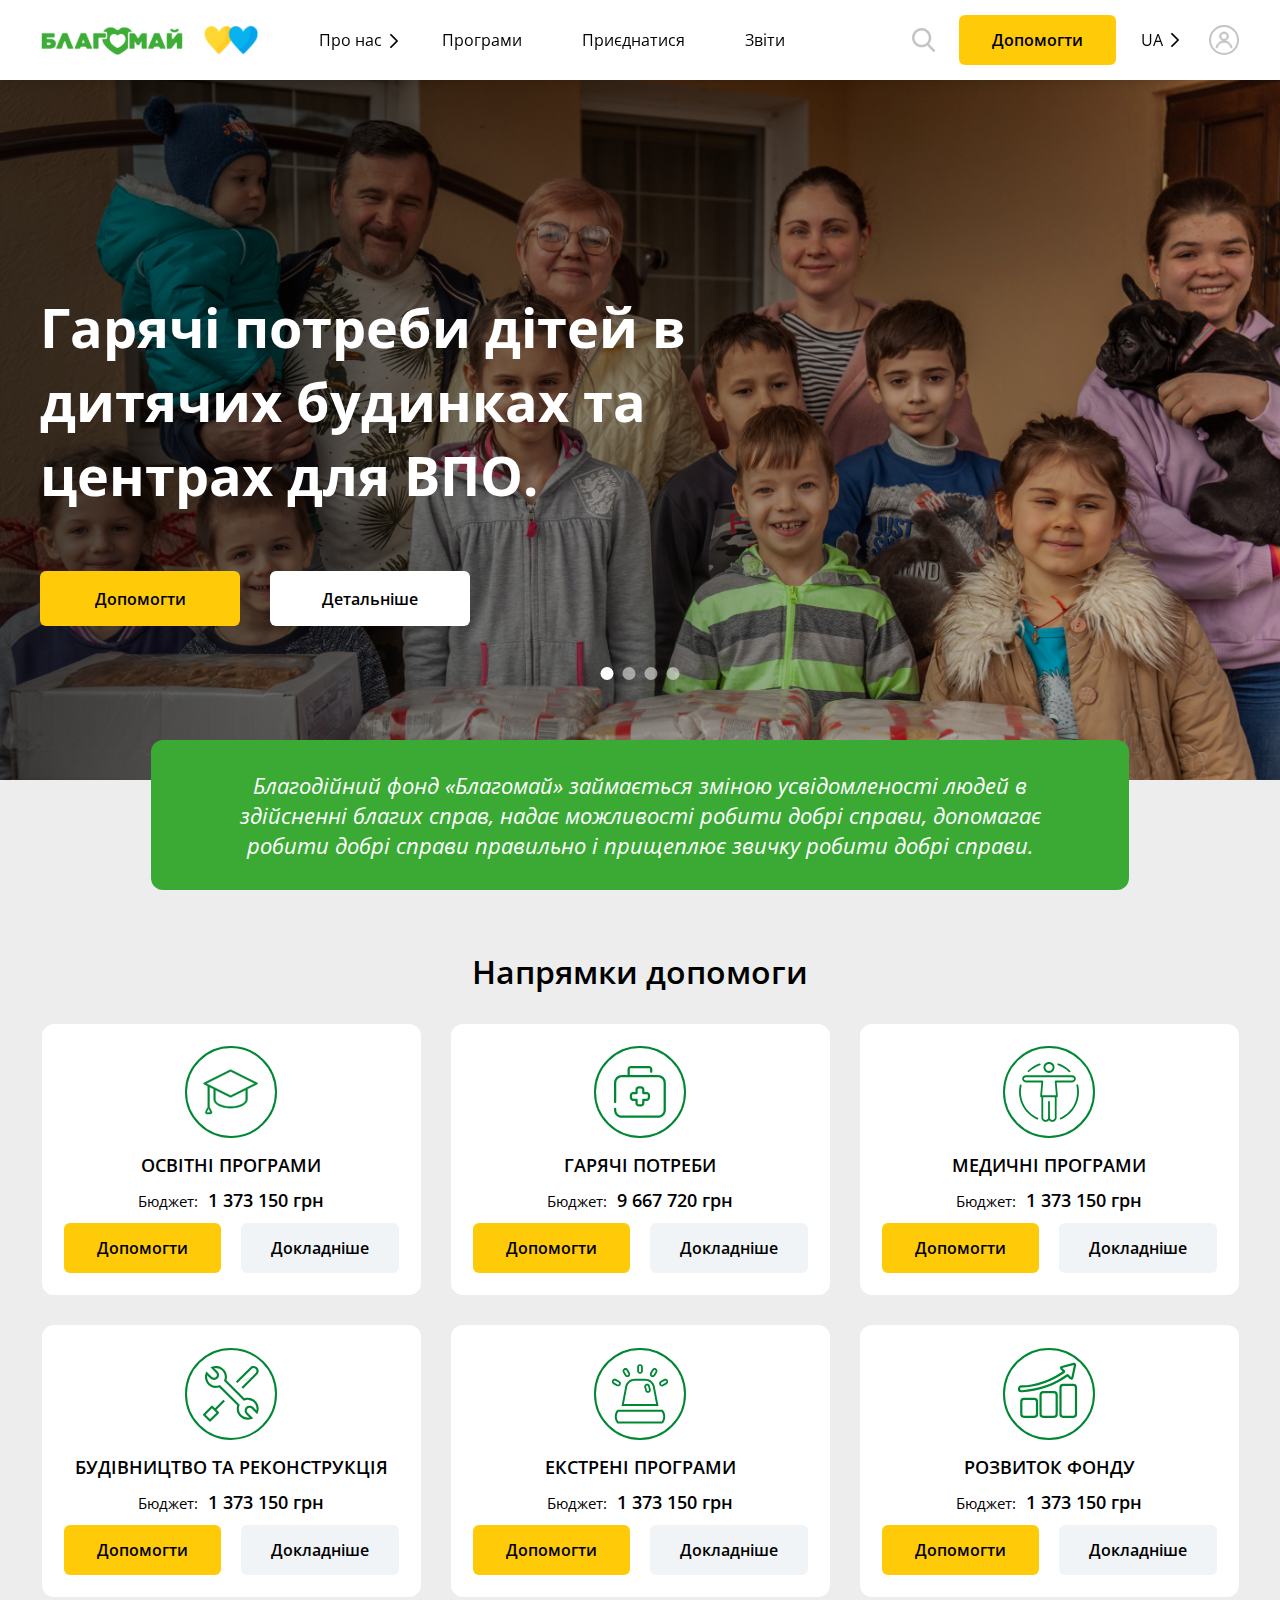
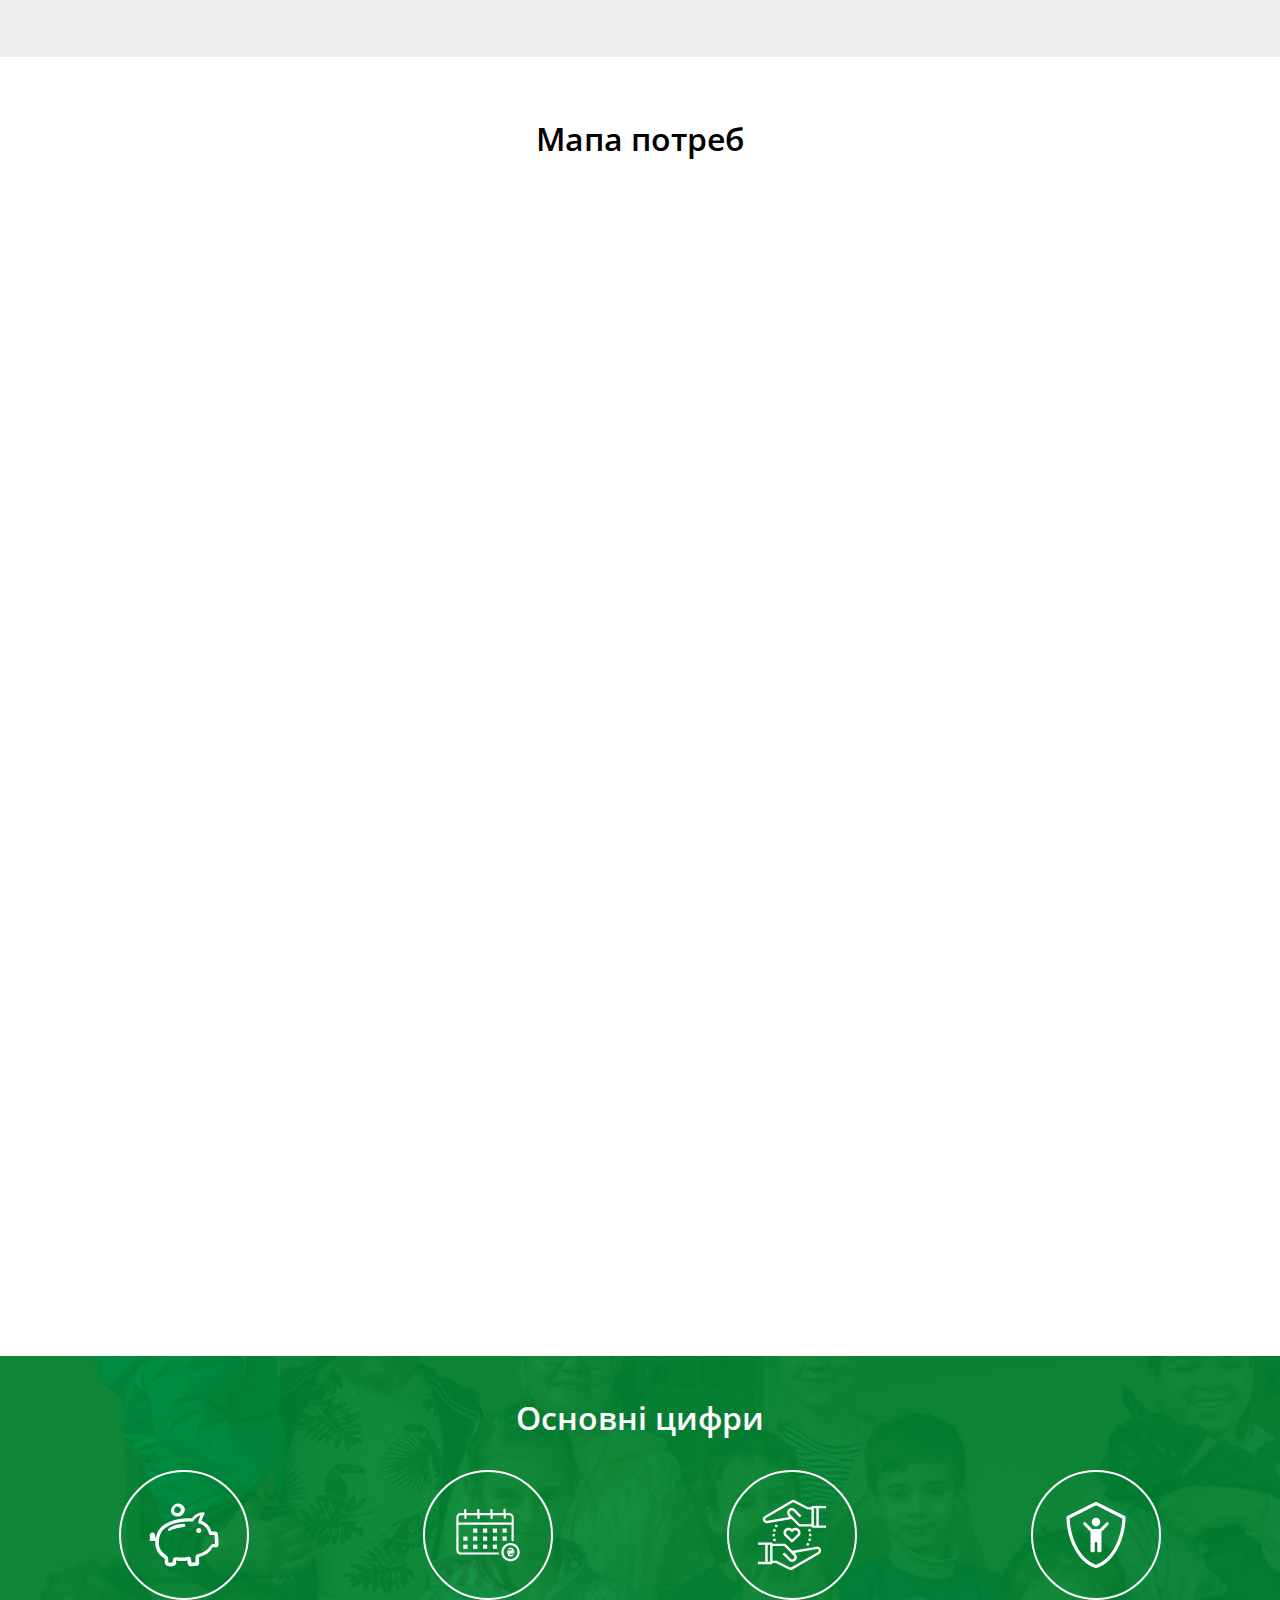
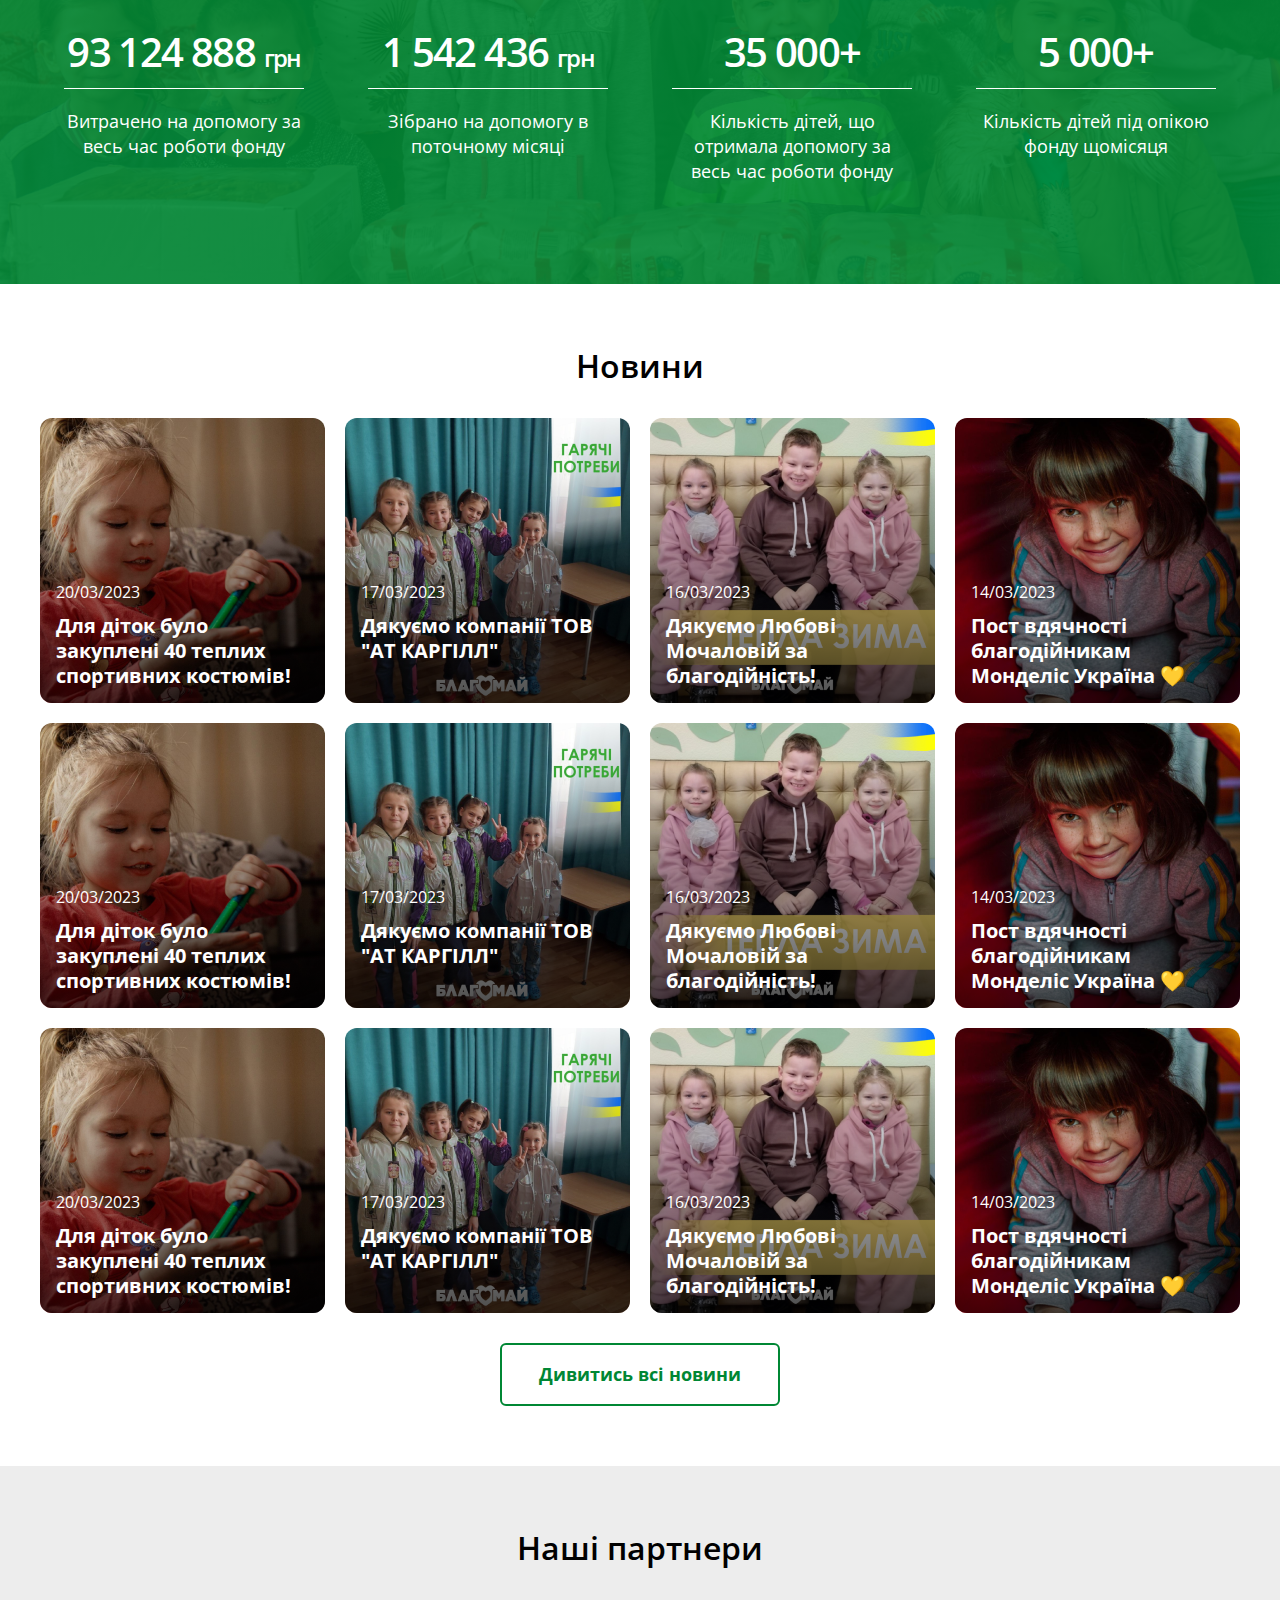
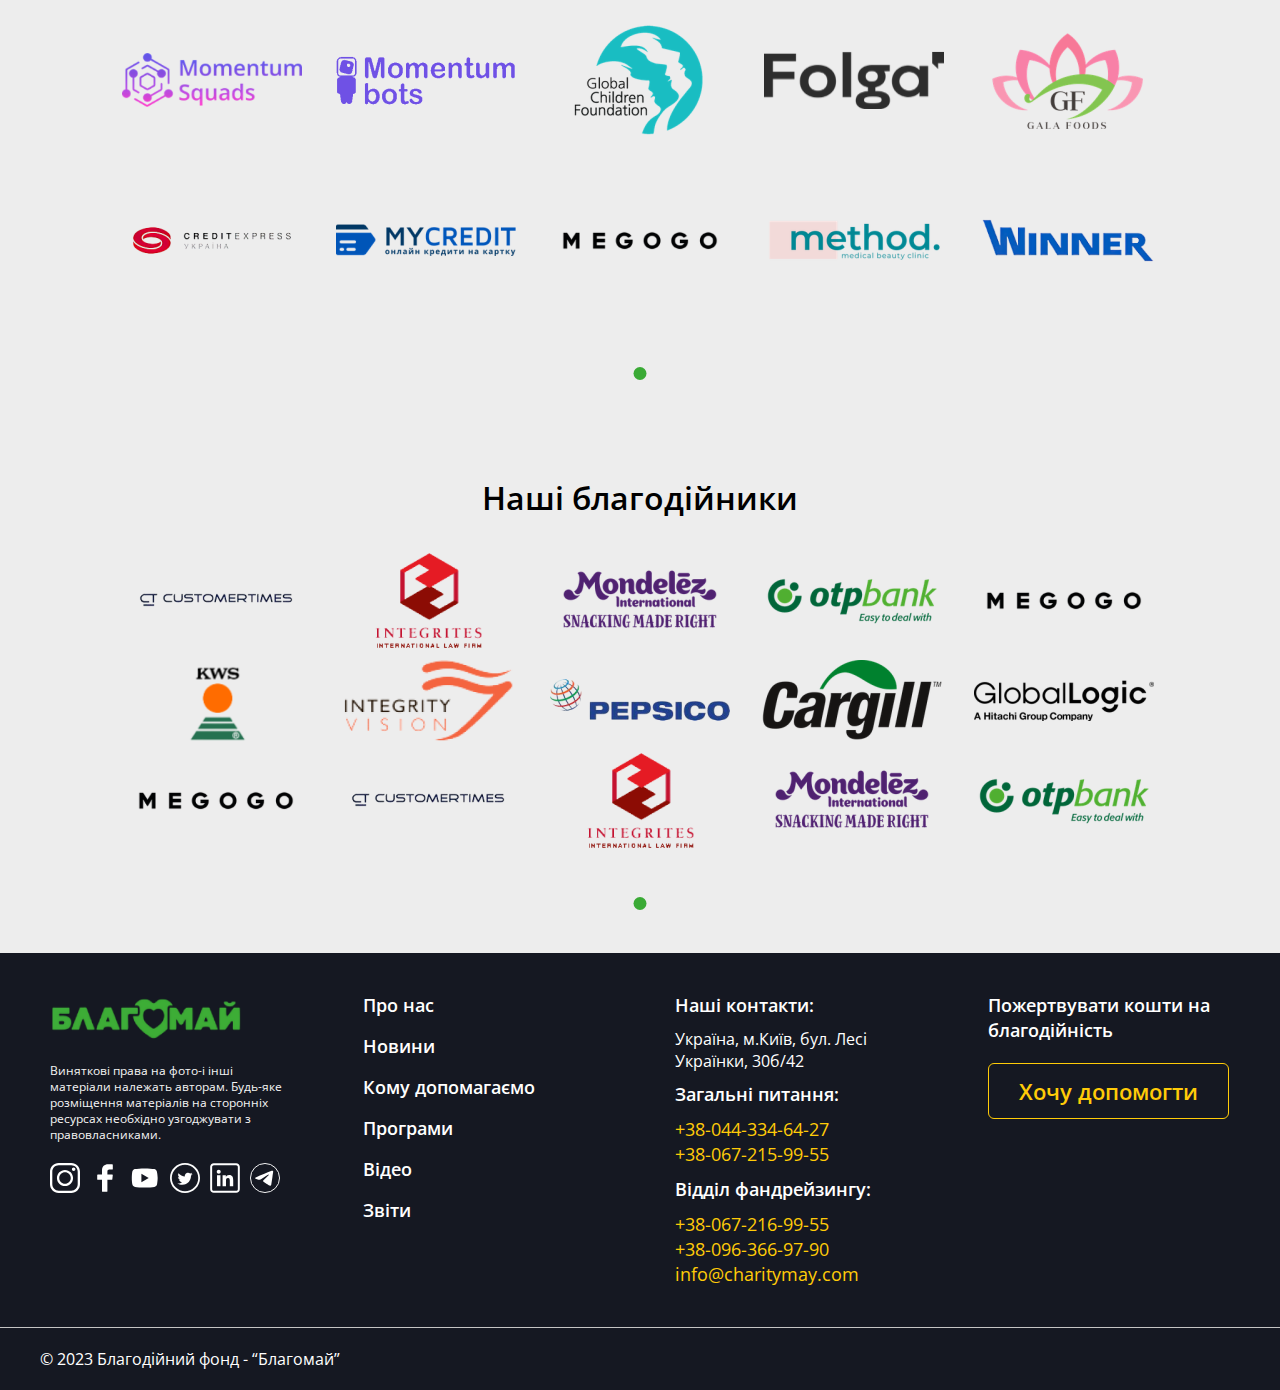
==== templates/index.html @ cd00b7ec "created the selected program page" ====
<!DOCTYPE html>
<html lang="uk">

<head>
  <meta charset="UTF-8" />
  <meta http-equiv="X-UA-Compatible" content="IE=edge" />
  <meta name="viewport" content="width=device-width, initial-scale=1.0" />
  <link rel="stylesheet" href="../css/reset.css" />
  <link rel="preconnect" href="https://fonts.googleapis.com" />
  <link rel="preconnect" href="https://fonts.gstatic.com" crossorigin />
  <link href="https://fonts.googleapis.com/css2?family=Open+Sans:ital,wght@0,400;0,600;0,700;1,400&display=swap"
    rel="stylesheet" />
  <link rel="stylesheet" href="../css/slick.css">
  <link rel="stylesheet" href="../css/style.css" />
  <title>Blagomay</title>
</head>

<body>
  <div class="wrapper">
    <header class="header">
      <div class="container">
        <div class="header__inner">
          <div class="header__logo">
            <a class="header__logo-link" href="index.html">
              <img src="../img/logo.png" alt="logo" />
            </a>
            <img class="header__logo-img" src="../img/logo-img.png" alt="logo" />
          </div>
          <nav class="menu">
            <ul class="menu__list">
              <li class="menu__list-item">
                <a class="menu__list-link has-sub" href="#">Про нас</a>
                <ul class="sub-menu__list">
                  <li class="sub-menu__list-item">
                    <a class="sub-menu__list-link" href="#">Команда</a>
                  </li>
                  <li class="sub-menu__list-item">
                    <a class="sub-menu__list-link" href="#">ЗМІ про нас</a>
                  </li>
                  <li class="sub-menu__list-item">
                    <a class="sub-menu__list-link" href="#">Відео</a>
                  </li>
                  <li class="sub-menu__list-item">
                    <a class="sub-menu__list-link" href="#">Документи</a>
                  </li>
                  <li class="sub-menu__list-item">
                    <a class="sub-menu__list-link" href="#">Кому допомагаємо</a>
                  </li>
                  <li class="sub-menu__list-item">
                    <a class="sub-menu__list-link" href="#">Новини</a>
                  </li>
                </ul>
              </li>
              <li class="menu__list-item">
                <a class="menu__list-link" href="#">Програми</a>
              </li>
              <li class="menu__list-item">
                <a class="menu__list-link" href="#">Приєднатися</a>
              </li>
              <li class="menu__list-item">
                <a class="menu__list-link" href="#">Звіти</a>
              </li>
            </ul>
          </nav>
          <div class="user-navigation">
            <button class="search__btn">
              <svg width="24" height="24" viewBox="0 0 24 24" fill="none" xmlns="http://www.w3.org/2000/svg">
                <path fill-rule="evenodd" clip-rule="evenodd"
                  d="M17.024 15.8895L22.6938 21.7881C22.8637 21.9657 22.9778 22.1892 23.0219 22.4309C23.066 22.6727 23.0382 22.9221 22.942 23.1482C22.8458 23.3743 22.6853 23.5672 22.4805 23.7031C22.2757 23.8389 22.0356 23.9116 21.7898 23.9123C21.4448 23.9123 21.1239 23.7743 20.8847 23.527L15.1724 17.5847C13.5603 18.7224 11.6345 19.3309 9.66135 19.3259C4.3573 19.3259 0.0422974 15.0109 0.0422974 9.70682C0.0422974 4.40277 4.3573 0.0877686 9.66135 0.0877686C14.9654 0.0877686 19.2804 4.40277 19.2804 9.70682C19.2813 11.9697 18.4821 14.1601 17.024 15.8907V15.8895ZM16.771 9.70682C16.7689 7.82188 16.0191 6.01476 14.6863 4.6819C13.3534 3.34905 11.5463 2.59932 9.66135 2.59719C7.77641 2.59932 5.96929 3.34905 4.63643 4.6819C3.30358 6.01476 2.55385 7.82188 2.55172 9.70682C2.55385 11.5918 3.30358 13.3989 4.63643 14.7317C5.96929 16.0646 7.77641 16.8143 9.66135 16.8165C11.5463 16.8143 13.3534 16.0646 14.6863 14.7317C16.0191 13.3989 16.7689 11.5918 16.771 9.70682Z"
                  fill="#C4C4C4" />
              </svg>
            </button>
            <a class="help__btn" href="#">Допомогти</a>
            <button class="select-language">
              UA
              <ul class="select-language__list">
                <li class="select-language__list-item">UA</li>
                <li class="select-language__list-item">EN</li>
              </ul>
            </button>
            <button class="burger-button">
              <span class="burger-icon"></span>
            </button>
            <a class="user-login" href="#"><svg width="31" height="30" viewBox="0 0 31 30" fill="none"
                xmlns="http://www.w3.org/2000/svg">
                <path
                  d="M15.0428 15.6557C17.4844 15.6557 19.464 13.7179 19.464 11.3279C19.464 8.93784 17.4844 7 15.0428 7C12.6012 7 10.6216 8.93784 10.6216 11.3279C10.6242 13.7169 12.6023 15.6531 15.0422 15.6557H15.0428ZM15.0428 8.31148C16.7448 8.31148 18.1242 9.66177 18.1242 11.3279C18.1242 12.994 16.7448 14.3443 15.0428 14.3443C13.3407 14.3443 11.9613 12.994 11.9613 11.3279C11.9635 9.66282 13.3418 8.31357 15.0428 8.31148ZM23.0267 22.2047C22.1939 18.5829 18.9361 15.918 15.0422 15.918C11.1483 15.918 7.89057 18.583 7.06796 22.1512L7.05778 22.2047C7.04813 22.2467 7.04224 22.2949 7.04224 22.3443C7.04224 22.7062 7.34234 23 7.71212 23C8.03152 23 8.29893 22.7807 8.36592 22.488L8.367 22.4838C9.06421 19.4569 11.7877 17.2295 15.0428 17.2295C18.2979 17.2295 21.0208 19.4564 21.7094 22.4387L21.718 22.4833C21.7855 22.7802 22.0519 22.9995 22.3713 22.9995C22.4222 22.9995 22.4715 22.9937 22.5192 22.9832L22.5149 22.9843C22.8188 22.9187 23.0422 22.6574 23.0422 22.3448C23.0422 22.2949 23.0363 22.2467 23.0256 22.2L23.0267 22.2047Z"
                  fill="#CBCBCB" stroke="#C4C4C4" />
                <rect x="1.04224" y="1" width="28" height="28" rx="14" stroke="#C4C4C4" stroke-width="2" />
              </svg>
            </a>
          </div>
        </div>
      </div>
      <div class="header__bottom">
        <div class="container">
          <div class="form__wrapper">
            <form class="form">
              <input class="form__search-input" type="text" />
              <input class="form__search-btn" type="submit" value="" />
            </form>
            <button class="close-search">
              <svg width="12" height="12" viewBox="0 0 12 12" fill="none" xmlns="http://www.w3.org/2000/svg">
                <path
                  d="M0.172419 11.8276C-0.0574729 11.5977 -0.0574729 11.225 0.172419 10.9951L10.9951 0.172419C11.225 -0.0574727 11.5977 -0.0574725 11.8276 0.172419C12.0575 0.402311 12.0575 0.775039 11.8276 1.00493L1.00493 11.8276C0.775038 12.0575 0.402311 12.0575 0.172419 11.8276Z"
                  fill="white" />
                <path
                  d="M0.17242 0.172419C0.402311 -0.0574729 0.77504 -0.0574729 1.00493 0.172419L11.8276 10.9951C12.0575 11.225 12.0575 11.5977 11.8276 11.8276C11.5977 12.0575 11.225 12.0575 10.9951 11.8276L0.172419 1.00493C-0.0574722 0.775038 -0.057472 0.402311 0.17242 0.172419Z"
                  fill="white" />
              </svg>
            </button>
          </div>
        </div>
      </div>
      <div id="header__mobile" class="header__mobile">
        <div class="container">
          <div class="header__mobile-inner">
            <form class="header__mobile-form">
              <input class="header__mobile-input" type="text" />
              <input class="header__mobile-search-btn" type="submit" value="" />
            </form>
            <nav class="menu menu-mobile">
              <ul class="menu__list">
                <li class="menu__list-item">
                  <a class="menu__list-link has-sub" href="#">Про нас</a>
                  <ul class="sub-menu__list sub-menu__list-mobile">
                    <li class="sub-menu__list-item">
                      <a class="sub-menu__list-link" href="#">Команда</a>
                    </li>
                    <li class="sub-menu__list-item">
                      <a class="sub-menu__list-link" href="#">ЗМІ про нас</a>
                    </li>
                    <li class="sub-menu__list-item">
                      <a class="sub-menu__list-link" href="#">Відео</a>
                    </li>
                  </ul>
                </li>
                <li class="menu__list-item">
                  <a class="menu__list-link" href="#">Новини</a>
                </li>
                <li class="menu__list-item">
                  <a class="menu__list-link" href="#">Кому допомагаємо</a>
                </li>
                <li class="menu__list-item">
                  <a class="menu__list-link" href="#">Програми</a>
                </li>
                <li class="menu__list-item">
                  <a class="menu__list-link" href="#">Звіти</a>
                </li>
                <li class="menu__list-item">
                  <a class="menu__list-link" href="#">Кампанії</a>
                </li>
                <li class="menu__list-item">
                  <a class="menu__list-link" href="#">Вхід</a>
                </li>
                <a class="help__btn help__btn-mobile" href="#">Допомогти</a>
              </ul>
            </nav>
          </div>
        </div>
      </div>
    </header>
    <main class="main">
      <section class="hero">
        <div id="hero-slider" class="slider">
          <div class="slider__item">
            <div class="container">
              <div class="offer">
                <h1 class="offer__title">
                  Гарячі потреби дітей в дитячих будинках та центрах для ВПО.
                </h1>
                <div class="offer__btn">
                  <a class="help__btn" href="#">Допомогти</a>
                  <a class="more__btn" href="#">Детальніше</a>
                </div>
              </div>
            </div>
          </div>
          <div class="slider__item">
            <div class="container">
              <div class="offer">
                <h1 class="offer__title">
                  Гарячі потреби дітей в дитячих будинках та центрах для ВПО.
                </h1>
                <div class="offer__btn">
                  <a class="help__btn" href="#">Допомогти</a>
                  <a class="more__btn" href="#">Детальніше</a>
                </div>
              </div>
            </div>
          </div>
          <div class="slider__item">
            <div class="container">
              <div class="offer">
                <h1 class="offer__title">
                  Гарячі потреби дітей в дитячих будинках та центрах для ВПО.
                </h1>
                <div class="offer__btn">
                  <a class="help__btn" href="#">Допомогти</a>
                  <a class="more__btn" href="#">Детальніше</a>
                </div>
              </div>
            </div>
          </div>
          <div class="slider__item">
            <div class="container">
              <div class="offer">
                <h1 class="offer__title">
                  Гарячі потреби дітей в дитячих будинках та центрах для ВПО.
                </h1>
                <div class="offer__btn">
                  <a class="help__btn" href="#">Допомогти</a>
                  <a class="more__btn" href="#">Детальніше</a>
                </div>
              </div>
            </div>
          </div>
        </div>
        <div class="hero__text">
          <div class="container">
            <p>
              Благодійний фонд «Благомай» займається зміною усвідомленості
              людей в здійсненні благих справ, надає можливості робити добрі
              справи, допомагає робити добрі справи правильно і прищеплює
              звичку робити добрі справи.
            </p>
          </div>
        </div>
      </section>
      <section class="assist">
        <div class="container">
          <h2 class="assist__title">Напрямки допомоги</h2>
          <div class="assist__items">
            <div class="assist__item">
              <svg width="92" height="92" viewBox="0 0 92 92" fill="none" xmlns="http://www.w3.org/2000/svg">
                <path
                  d="M72.0255 36.7951L46.5075 24.0331C46.2121 23.9009 45.8921 23.8325 45.5685 23.8325C45.2448 23.8325 44.9248 23.9009 44.6295 24.0331L19.1175 36.7951C18.9586 36.8469 18.8201 36.9477 18.722 37.0829C18.6238 37.2182 18.5709 37.381 18.5709 37.5481C18.5709 37.7152 18.6238 37.8781 18.722 38.0133C18.8201 38.1486 18.9586 38.2493 19.1175 38.3011L22.9755 40.2271H22.7715V61.5511C22.4854 61.7147 22.2538 61.9589 22.1055 62.2531L20.4375 65.6251C20.3099 65.8819 20.25 66.1669 20.2633 66.4533C20.2765 66.7396 20.3626 67.0179 20.5134 67.2617C20.6641 67.5056 20.8746 67.7069 21.1248 67.8468C21.375 67.9867 21.6568 68.0604 21.9435 68.0611H25.3215C25.6095 68.062 25.8929 67.989 26.1447 67.8493C26.3965 67.7095 26.6083 67.5076 26.7599 67.2627C26.9115 67.0178 26.9979 66.7382 27.0108 66.4505C27.0236 66.1628 26.9626 65.8766 26.8335 65.6191L25.1715 62.2531C25.0231 61.9589 24.7915 61.7147 24.5055 61.5511V40.9771L28.7055 43.0891V53.5171C28.7055 55.8811 30.5055 58.0771 33.7575 59.7031C36.9255 61.2871 41.1255 62.1571 45.5835 62.1571C50.0415 62.1571 54.2415 61.2871 57.4095 59.7031C60.6675 58.0771 62.4615 55.8751 62.4615 53.5171V43.0891L72.0615 38.2891C72.2204 38.2373 72.3588 38.1366 72.457 38.0013C72.5551 37.8661 72.608 37.7032 72.608 37.5361C72.608 37.369 72.5551 37.2062 72.457 37.0709C72.3588 36.9357 72.2204 36.8349 72.0615 36.7831L72.0255 36.7951ZM25.5 66.5H21.5L23.6295 62.2L25.5 66.5ZM60.7575 53.5171C60.7575 55.2091 59.2935 56.8711 56.6415 58.1971C53.7075 59.6611 49.7715 60.4771 45.5715 60.4771C41.3715 60.4771 37.4355 59.6611 34.5015 58.1971C31.8495 56.8711 30.3855 55.1971 30.3855 53.5171V43.9171L44.6295 51.0571C44.9248 51.1894 45.2448 51.2577 45.5685 51.2577C45.8921 51.2577 46.2121 51.1894 46.5075 51.0571L60.7575 43.9291V53.5171ZM45.7575 49.5391C45.6939 49.5494 45.629 49.5494 45.5655 49.5391C45.5038 49.5477 45.4412 49.5477 45.3795 49.5391L21.3795 37.5391L45.3795 25.5391C45.443 25.5288 45.5079 25.5288 45.5715 25.5391C45.6332 25.5305 45.6958 25.5305 45.7575 25.5391L69.7575 37.5391L45.7575 49.5391Z"
                  fill="#008734" stroke="#008734" stroke-width="0.4" />
                <rect x="1" y="1" width="90" height="90" rx="45" stroke="#008734" stroke-width="2" />
              </svg>
              <h6 class="assist__item-title">ОСВІТНІ ПРОГРАМИ</h6>
              <p class="assist__item-text">
                Бюджет:<span>1 373 150 грн</span>
              </p>
              <div class="assist__item-buttons">
                <a class="help__btn" href="#">Допомогти</a>
                <a class="details__btn" href="#">Докладніше</a>
              </div>
            </div>
            <div class="assist__item">
              <svg width="92" height="92" viewBox="0 0 92 92" fill="none" xmlns="http://www.w3.org/2000/svg">
                <path
                  d="M35.7835 29.0191H63.9683C66.0606 29.0215 68.0665 29.8537 69.546 31.3331C71.0255 32.8126 71.8577 34.8186 71.86 36.9109V63.9683C71.8577 66.0606 71.0255 68.0665 69.546 69.546C68.0665 71.0255 66.0606 71.8577 63.9683 71.86H27.8917C25.7994 71.8577 23.7935 71.0255 22.314 69.546C20.8345 68.0665 20.0023 66.0606 20 63.9683V62.8877C20 62.5887 20.1188 62.3019 20.3302 62.0905C20.5416 61.879 20.8284 61.7603 21.1274 61.7603C21.4264 61.7603 21.7132 61.879 21.9246 62.0905C22.136 62.3019 22.2548 62.5887 22.2548 62.8877V63.9683C22.2565 65.4627 22.851 66.8955 23.9078 67.9522C24.9645 69.009 26.3973 69.6035 27.8917 69.6052H63.9683C65.4627 69.6035 66.8955 69.009 67.9522 67.9522C69.009 66.8955 69.6035 65.4627 69.6052 63.9683V36.9109C69.6035 35.4164 69.009 33.9836 67.9522 32.9269C66.8955 31.8701 65.4627 31.2757 63.9683 31.2739H27.8917C26.3973 31.2757 24.9645 31.8701 23.9078 32.9269C22.851 33.9836 22.2565 35.4164 22.2548 36.9109V56.0765C22.2548 56.3755 22.136 56.6623 21.9246 56.8737C21.7132 57.0851 21.4264 57.2039 21.1274 57.2039C20.8284 57.2039 20.5416 57.0851 20.3302 56.8737C20.1188 56.6623 20 56.3755 20 56.0765V36.9109C20.0023 34.8186 20.8345 32.8126 22.314 31.3331C23.7935 29.8537 25.7994 29.0215 27.8917 29.0191H33.5287V23.3822C33.5297 22.4855 33.8863 21.6258 34.5204 20.9917C35.1545 20.3576 36.0142 20.001 36.9109 20H54.9491C55.8458 20.001 56.7055 20.3576 57.3396 20.9917C57.9737 21.6258 58.3303 22.4855 58.3313 23.3822V25.637C58.3313 25.936 58.2125 26.2227 58.0011 26.4341C57.7897 26.6456 57.5029 26.7643 57.2039 26.7643C56.9049 26.7643 56.6182 26.6456 56.4067 26.4341C56.1953 26.2227 56.0765 25.936 56.0765 25.637V23.3822C56.0761 23.0833 55.9572 22.7968 55.7459 22.5854C55.5345 22.3741 55.248 22.2552 54.9491 22.2548H36.9109C36.612 22.2552 36.3255 22.3741 36.1141 22.5854C35.9028 22.7968 35.7839 23.0833 35.7835 23.3822V29.0191Z"
                  fill="#008734" />
                <path fill-rule="evenodd" clip-rule="evenodd"
                  d="M44.8026 40.2931H47.0573C47.9541 40.2941 48.8138 40.6508 49.4478 41.2848C50.0819 41.9189 50.4385 42.7786 50.4395 43.6753V45.9301H52.6943C53.591 45.9311 54.4507 46.2877 55.0848 46.9218C55.7188 47.5559 56.0755 48.4156 56.0765 49.3123V51.567C56.0755 52.4637 55.7188 53.3235 55.0848 53.9575C54.4507 54.5916 53.591 54.9482 52.6943 54.9492H50.4395V57.204C50.4385 58.1007 50.0819 58.9604 49.4478 59.5945C48.8138 60.2285 47.9541 60.5852 47.0573 60.5862H44.8026C43.9059 60.5852 43.0462 60.2285 42.4121 59.5945C41.778 58.9604 41.4214 58.1007 41.4204 57.204V54.9492H39.1656C38.2689 54.9482 37.4092 54.5916 36.7751 53.9575C36.1411 53.3235 35.7844 52.4637 35.7834 51.567V49.3123C35.7844 48.4156 36.1411 47.5559 36.7751 46.9218C37.4092 46.2877 38.2689 45.9311 39.1656 45.9301H41.4204V43.6753C41.4214 42.7786 41.778 41.9189 42.4121 41.2848C43.0462 40.6508 43.9059 40.2941 44.8026 40.2931ZM53.4911 48.5155C53.2797 48.3042 52.9932 48.1853 52.6943 48.1849H49.3121C49.0131 48.1849 48.7264 48.0661 48.5149 47.8547C48.3035 47.6432 48.1847 47.3565 48.1847 47.0575V43.6753C48.1844 43.3764 48.0655 43.0899 47.8541 42.8785C47.6428 42.6672 47.3562 42.5483 47.0573 42.5479H44.8026C44.5037 42.5483 44.2172 42.6672 44.0058 42.8785C43.7945 43.0899 43.6756 43.3764 43.6752 43.6753V47.0575C43.6752 47.3565 43.5564 47.6432 43.345 47.8547C43.1335 48.0661 42.8468 48.1849 42.5478 48.1849H39.1656C38.8667 48.1853 38.5802 48.3042 38.3689 48.5155C38.1575 48.7268 38.0386 49.0134 38.0382 49.3123V51.567C38.0386 51.8659 38.1575 52.1525 38.3689 52.3638C38.5802 52.5751 38.8667 52.694 39.1656 52.6944H42.5478C42.8468 52.6944 43.1335 52.8132 43.345 53.0246C43.5564 53.2361 43.6752 53.5228 43.6752 53.8218V57.204C43.6756 57.5029 43.7945 57.7894 44.0058 58.0008C44.2172 58.2121 44.5037 58.331 44.8026 58.3314H47.0573C47.3562 58.331 47.6428 58.2121 47.8541 58.0008C48.0655 57.7894 48.1844 57.5029 48.1847 57.204V53.8218C48.1847 53.5228 48.3035 53.2361 48.5149 53.0246C48.7264 52.8132 49.0131 52.6944 49.3121 52.6944H52.6943C52.9932 52.694 53.2797 52.5751 53.4911 52.3638C53.7024 52.1525 53.8213 51.8659 53.8217 51.567V49.3123C53.8213 49.0134 53.7024 48.7268 53.4911 48.5155Z"
                  fill="#008734" />
                <rect x="1" y="1" width="90" height="90" rx="45" stroke="#008734" stroke-width="2" />
              </svg>

              <h6 class="assist__item-title">ГАРЯЧІ ПОТРЕБИ</h6>
              <p class="assist__item-text">
                Бюджет:<span>9 667 720 грн</span>
              </p>
              <div class="assist__item-buttons">
                <a class="help__btn" href="#">Допомогти</a>
                <a class="details__btn" href="#">Докладніше</a>
              </div>
            </div>
            <div class="assist__item">
              <svg width="92" height="92" viewBox="0 0 92 92" fill="none" xmlns="http://www.w3.org/2000/svg">
                <g clip-path="url(#clip0_104_50171)">
                  <path
                    d="M35.2147 72.9402C35.1185 73.161 34.9385 73.3345 34.7144 73.4227C34.4902 73.5109 34.2403 73.5064 34.0194 73.4103C27.5944 70.5857 22.3585 65.6046 19.217 59.3285C16.0755 53.0524 15.2261 45.8757 16.8154 39.0396C16.8795 38.8148 17.0277 38.6234 17.2293 38.5051C17.4309 38.3868 17.6703 38.3508 17.8978 38.4045C18.1253 38.4582 18.3233 38.5975 18.4507 38.7935C18.5781 38.9894 18.625 39.2269 18.5818 39.4566C17.0901 45.8786 17.8889 52.62 20.8401 58.5156C23.7913 64.4112 28.7095 69.0905 34.7445 71.7449C34.9649 71.8416 35.138 72.0216 35.2261 72.2456C35.3141 72.4695 35.31 72.7192 35.2147 72.9402ZM25.4958 26.221C28.8678 23.2117 32.7609 20.8434 36.9837 19.2326C37.0967 19.1939 37.201 19.1333 37.2906 19.0543C37.3802 18.9752 37.4533 18.8794 37.5059 18.7721C37.5584 18.6648 37.5893 18.5482 37.5968 18.429C37.6042 18.3097 37.5882 18.1902 37.5494 18.0772C37.5107 17.9642 37.4501 17.8599 37.3711 17.7703C37.2921 17.6807 37.1962 17.6075 37.0889 17.555C36.9816 17.5025 36.865 17.4716 36.7458 17.4641C36.6266 17.4566 36.507 17.4727 36.394 17.5114C32.0521 18.9925 28.1057 21.4454 24.8556 24.683C24.7354 24.8114 24.6548 24.9718 24.6235 25.1449C24.5921 25.3179 24.6114 25.4964 24.679 25.6588C24.7466 25.8211 24.8596 25.9606 25.0045 26.0603C25.1494 26.16 25.32 26.2158 25.4958 26.221ZM75.1925 39.0396C75.1372 38.805 74.991 38.602 74.786 38.4752C74.5811 38.3484 74.3341 38.3083 74.0995 38.3636C73.8649 38.4189 73.6619 38.5651 73.5352 38.7701C73.4084 38.9751 73.3682 39.222 73.4235 39.4566C74.9152 45.8786 74.1164 52.62 71.1652 58.5156C68.214 64.4112 63.2959 69.0905 57.2608 71.7449C57.075 71.8325 56.9242 71.9802 56.8326 72.1641C56.741 72.3479 56.7141 72.5573 56.7562 72.7584C56.7982 72.9594 56.9068 73.1405 57.0644 73.2723C57.222 73.404 57.4194 73.4789 57.6247 73.4847C64.1539 70.7487 69.5018 65.7866 72.7183 59.4802C75.9347 53.1738 76.8114 45.9313 75.1925 39.0396ZM55.0296 19.2326C59.1075 20.6206 62.8148 22.9208 65.8694 25.958C65.954 26.0422 66.0544 26.109 66.1647 26.1544C66.2751 26.1999 66.3934 26.2232 66.5128 26.2229C66.6321 26.2227 66.7503 26.1989 66.8605 26.153C66.9707 26.1071 67.0708 26.0399 67.155 25.9553C67.2392 25.8708 67.306 25.7704 67.3514 25.66C67.3969 25.5496 67.4202 25.4314 67.4199 25.312C67.4197 25.1926 67.3959 25.0745 67.35 24.9643C67.3041 24.8541 67.2369 24.754 67.1523 24.6698C63.9 21.4368 59.9528 18.9885 55.6113 17.5114C55.4983 17.4732 55.3789 17.4577 55.2598 17.4656C55.1408 17.4736 55.0245 17.5049 54.9176 17.5578C54.7017 17.6647 54.537 17.8529 54.4599 18.0812C54.3827 18.3094 54.3994 18.5589 54.5063 18.7749C54.6131 18.9908 54.8014 19.1555 55.0296 19.2326ZM40.4792 21.4611C40.4792 19.9966 41.061 18.592 42.0966 17.5564C43.1322 16.5208 44.5368 15.939 46.0013 15.939C47.4659 15.939 48.8705 16.5208 49.9061 17.5564C50.9417 18.592 51.5235 19.9966 51.5235 21.4611C51.5235 22.9257 50.9417 24.3303 49.9061 25.3659C48.8705 26.4015 47.4659 26.9833 46.0013 26.9833C44.5368 26.9833 43.1322 26.4015 42.0966 25.3659C41.061 24.3303 40.4792 22.9257 40.4792 21.4611ZM42.2987 21.4611C42.3809 22.3867 42.8068 23.2479 43.4923 23.8752C44.1779 24.5025 45.0734 24.8504 46.0027 24.8504C46.9319 24.8504 47.8275 24.5025 48.513 23.8752C49.1986 23.2479 49.6244 22.3867 49.7067 21.4611C49.628 20.5326 49.2035 19.6674 48.5173 19.0369C47.8311 18.4064 46.9332 18.0565 46.0013 18.0565C45.0695 18.0565 44.1715 18.4064 43.4853 19.0369C42.7991 19.6674 42.3747 20.5326 42.296 21.4611H42.2987ZM53.6936 36.4126L54.8224 50.2061C54.827 50.3567 54.7968 50.5064 54.7341 50.6434C54.6715 50.7804 54.5781 50.9012 54.4611 50.9963C54.3442 51.0913 54.207 51.1582 54.06 51.1916C53.9131 51.225 53.7604 51.2241 53.6139 51.1889V71.6758C53.5938 72.5527 53.3052 73.4023 52.787 74.11C52.2689 74.8177 51.5461 75.3494 50.7163 75.6334C49.8865 75.9175 48.9895 75.9401 48.1464 75.6984C47.3033 75.4567 46.5546 74.9621 46.0013 74.2815C45.4486 74.9626 44.7 75.4576 43.8569 75.6996C43.0138 75.9416 42.1167 75.919 41.2869 75.6349C40.457 75.3507 39.7344 74.8187 39.2166 74.1107C38.6988 73.4027 38.4107 72.5528 38.3914 71.6758V51.1889C38.2449 51.2241 38.0922 51.225 37.9453 51.1916C37.7984 51.1582 37.6611 51.0913 37.5442 50.9963C37.4273 50.9012 37.3339 50.7804 37.2712 50.6434C37.2085 50.5064 37.1783 50.3567 37.1829 50.2061L38.3118 36.4126H22.7227C21.783 36.4126 20.8817 36.0393 20.2172 35.3748C19.5527 34.7103 19.1794 33.8091 19.1794 32.8693C19.1794 31.9296 19.5527 31.0283 20.2172 30.3638C20.8817 29.6993 21.783 29.326 22.7227 29.326H69.2826C70.2223 29.326 71.1236 29.6993 71.7881 30.3638C72.4526 31.0283 72.8259 31.9296 72.8259 32.8693C72.8259 33.8091 72.4526 34.7103 71.7881 35.3748C71.1236 36.0393 70.2223 36.4126 69.2826 36.4126H53.6936ZM51.7971 51.1889H40.2083V71.6758C40.2292 72.3096 40.4956 72.9105 40.9514 73.3514C41.4071 73.7924 42.0164 74.0389 42.6506 74.0389C43.2847 74.0389 43.8941 73.7924 44.3498 73.3514C44.8056 72.9105 45.072 72.3096 45.0929 71.6758V55.9062C45.1055 55.6734 45.2068 55.4543 45.3761 55.294C45.5453 55.1337 45.7696 55.0443 46.0027 55.0443C46.2358 55.0443 46.46 55.1337 46.6293 55.294C46.7985 55.4543 46.8998 55.6734 46.9124 55.9062V71.6758C46.9333 72.3096 47.1998 72.9105 47.6555 73.3514C48.1113 73.7924 48.7206 74.0389 49.3547 74.0389C49.9889 74.0389 50.5982 73.7924 51.054 73.3514C51.5097 72.9105 51.7762 72.3096 51.7971 71.6758V51.1889ZM69.2826 34.5932C69.7405 34.5932 70.1796 34.4113 70.5034 34.0875C70.8272 33.7637 71.0091 33.3246 71.0091 32.8667C71.0091 32.4088 70.8272 31.9696 70.5034 31.6458C70.1796 31.3221 69.7405 31.1402 69.2826 31.1402H22.7227C22.2649 31.1402 21.8257 31.3221 21.5019 31.6458C21.1781 31.9696 20.9962 32.4088 20.9962 32.8667C20.9962 33.3246 21.1781 33.7637 21.5019 34.0875C21.8257 34.4113 22.2649 34.5932 22.7227 34.5932H39.2998C39.4254 34.5939 39.5496 34.6205 39.6644 34.6713C39.7793 34.7221 39.8824 34.7961 39.9674 34.8886C40.0524 34.981 40.1174 35.09 40.1584 35.2088C40.1994 35.3275 40.2155 35.4534 40.2056 35.5786L39.0741 49.3694H52.9206L51.7918 35.5786C51.7822 35.4526 51.7989 35.326 51.8407 35.2067C51.8824 35.0874 51.9484 34.9781 52.0345 34.8855C52.1205 34.793 52.2248 34.7192 52.3407 34.6689C52.4567 34.6186 52.5818 34.5928 52.7081 34.5932H69.2826Z"
                    fill="#008734" />
                </g>
                <rect x="1" y="1" width="90" height="89.8805" rx="44.9402" stroke="#008734" stroke-width="2" />
                <defs>
                  <clipPath id="clip0_104_50171">
                    <rect width="60" height="59.8805" fill="white" transform="translate(16 16)" />
                  </clipPath>
                </defs>
              </svg>
              <h6 class="assist__item-title">МЕДИЧНІ ПРОГРАМИ</h6>
              <p class="assist__item-text">
                Бюджет:<span>1 373 150 грн</span>
              </p>
              <div class="assist__item-buttons">
                <a class="help__btn" href="#">Допомогти</a>
                <a class="details__btn" href="#">Докладніше</a>
              </div>
            </div>
            <div class="assist__item">
              <svg width="92" height="93" viewBox="0 0 92 93" fill="none" xmlns="http://www.w3.org/2000/svg">
                <path d="M66.814 29.8754L64.5531 30.8551L66.814 29.8754Z" fill="#008734" />
                <path fill-rule="evenodd" clip-rule="evenodd"
                  d="M64.5531 30.8551L66.814 29.8754L56.4814 40.2079L58.0025 41.7291L72.1851 27.5475C73.129 26.6017 73.6598 25.3195 73.6599 23.9832C73.66 22.6503 73.1328 21.3717 72.1935 20.4264C71.2305 19.5109 69.9525 19.0002 68.6235 19.0002C67.2942 19.0002 66.0159 19.5111 65.0528 20.427L50.8766 34.6024L52.3978 36.1235L54.659 35.1434M66.814 29.8754L70.6646 26.0248L70.6657 26.0236C71.2058 25.4816 71.509 24.7477 71.509 23.9825C71.509 23.2174 71.2058 22.4835 70.6657 21.9415L70.6576 21.9333L70.6493 21.9254C70.1032 21.4045 69.3775 21.1138 68.6228 21.1138C67.8681 21.1138 67.1423 21.4045 66.5962 21.9254L66.5885 21.9327L52.3978 36.1235L54.659 35.1434"
                  fill="#008734" />
                <path fill-rule="evenodd" clip-rule="evenodd"
                  d="M31.497 62.6842L33.7088 64.8964C33.8087 64.9962 33.8883 65.1151 33.9424 65.2455C33.9964 65.3759 34.0243 65.5158 34.0243 65.657C34.0243 65.7982 33.9964 65.938 33.9424 66.0684C33.8883 66.1989 33.8091 66.3174 33.7092 66.4172L25.7818 74.3446C25.6819 74.4445 25.5632 74.524 25.4327 74.578C25.3023 74.6321 25.1625 74.6599 25.0212 74.6599C24.88 74.6599 24.7402 74.6321 24.6097 74.578C24.4793 74.524 24.3608 74.4447 24.261 74.3448L18.3154 68.3993C18.2155 68.2995 18.136 68.1807 18.0819 68.0502C18.0278 67.9198 18 67.78 18 67.6387C18 67.4975 18.0278 67.3577 18.0819 67.2273C18.136 67.0968 18.2152 66.9783 18.3151 66.8785L26.2425 58.9511C26.3423 58.8512 26.4611 58.7717 26.5916 58.7176C26.722 58.6635 26.8618 58.6357 27.003 58.6357C27.1442 58.6357 27.2841 58.6635 27.4145 58.7176C27.5449 58.7717 27.6635 58.8509 27.7633 58.9508L29.9757 61.163L38.4123 52.727L39.9334 54.2482L31.497 62.6842ZM25.0212 72.0629L31.4272 65.657L27.003 61.2328L20.5971 67.6387L25.0212 72.0629Z"
                  fill="#008734" />
                <path fill-rule="evenodd" clip-rule="evenodd"
                  d="M20.7572 25.9882L21.3571 24.4588L26.9504 30.0522L26.958 30.0594C27.5038 30.5807 28.2296 30.8715 28.9843 30.8715C29.7391 30.8715 30.4648 30.5807 31.0106 30.0594L31.0179 30.0525L31.025 30.0454C31.2935 29.7774 31.5065 29.459 31.6519 29.1085C31.7972 28.7581 31.8721 28.3824 31.8721 28.003C31.8721 27.6236 31.7972 27.2479 31.6519 26.8974C31.5065 26.547 31.2935 26.2287 31.0251 25.9607L25.4393 20.3732L26.9704 19.7739L26.9745 19.7723C28.6372 19.112 30.4364 18.8696 32.2145 19.0663C33.9926 19.263 35.6954 19.8927 37.1735 20.9003C38.6517 21.908 39.8603 23.2627 40.6932 24.8459C41.5262 26.4291 41.9582 28.1925 41.9513 29.9814L41.9513 29.9836C41.95 30.9384 41.8204 31.8888 41.5661 32.8092L41.4255 33.3179L59.3418 51.2332L59.8502 51.0931C60.7709 50.8393 61.7214 50.71 62.6765 50.7087L62.6789 50.7086C64.468 50.7013 66.2316 51.133 67.815 51.9659C69.3985 52.7988 70.7534 54.0075 71.7609 55.486C72.7685 56.9644 73.3979 58.6675 73.5941 60.4459C73.7902 62.2242 73.5471 64.0235 72.8859 65.686L72.2852 67.2192L66.6912 61.6261L66.6837 61.6189C66.1379 61.0976 65.4122 60.8067 64.6574 60.8067C63.9026 60.8067 63.1769 61.0976 62.6311 61.6189L62.624 61.6257L62.617 61.6326C62.3484 61.9006 62.1352 62.2189 61.9897 62.5693C61.8443 62.9197 61.7693 63.2953 61.7692 63.6748C61.769 64.0542 61.8437 64.4299 61.989 64.7804C62.1342 65.1309 62.3471 65.4493 62.6155 65.7174L68.2014 71.304L66.6716 71.9042L66.6677 71.9058C65.3966 72.4114 64.0419 72.6734 62.674 72.6781C59.7621 72.6743 56.9706 71.5159 54.9116 69.4569C52.8524 67.3977 51.694 64.6058 51.6904 61.6937C51.6918 60.7391 51.8214 59.7891 52.0756 58.869L52.2162 58.3603L34.2998 40.4443L33.7912 40.5847C32.8707 40.8387 31.9202 40.9682 30.9652 40.9696L30.9629 40.9696C29.1738 40.9769 27.4102 40.5452 25.8268 39.7122C24.2434 38.8793 22.8885 37.6706 21.8809 36.1922C20.8733 34.7137 20.2439 33.0107 20.0477 31.2324C19.8515 29.454 20.0946 27.6547 20.7556 25.9922L20.7572 25.9882ZM34.1802 38.1906L34.1829 38.1895L34.8329 37.9343L54.7252 57.8271L54.47 58.4772L54.469 58.4799C53.9523 59.7729 53.7504 61.1702 53.88 62.5566C54.0096 63.944 54.4674 65.2806 55.2156 66.456C55.9638 67.6315 56.9808 68.6122 58.1828 69.317C59.3848 70.0218 60.7372 70.4306 62.1283 70.5096L64.5 70.6442L61.094 67.2381C60.6259 66.7703 60.2545 66.2147 60.0012 65.6034C59.7479 64.992 59.6175 64.3367 59.6175 63.675C59.6175 63.0132 59.7479 62.358 60.0012 61.7466C60.2532 61.1385 60.6219 60.5856 61.0865 60.1193C62.0498 59.2037 63.3282 58.693 64.6575 58.6931C65.987 58.6933 67.2654 59.2044 68.2285 60.1205L71.6263 63.519L71.4913 61.1465C71.4122 59.7553 71.0032 58.4029 70.2983 57.201C69.5933 55.999 68.6126 54.982 67.4371 54.2339C66.2615 53.4857 64.9249 53.0279 63.5375 52.8983C62.1513 52.7688 60.7543 52.9705 59.4614 53.4869L59.458 53.4883L58.8083 53.7425L38.9173 33.8515L39.1725 33.2014L39.1735 33.1988C39.6902 31.9058 39.8921 30.5085 39.7626 29.122C39.633 27.7347 39.1753 26.398 38.4271 25.2225C37.679 24.047 36.6619 23.0663 35.46 22.3614C34.258 21.6565 32.9056 21.2477 31.5144 21.1687L29.1436 21.034L32.5476 24.4399C33.0156 24.9078 33.3872 25.4635 33.6405 26.0749C33.8938 26.6862 34.0242 27.3415 34.0242 28.0033C34.0242 28.665 33.8938 29.3203 33.6405 29.9316C33.3885 30.5398 33.0198 31.0926 32.5553 31.5589C31.592 32.4746 30.3136 32.9853 28.9842 32.9851C27.6548 32.985 26.3763 32.4739 25.4132 31.5578L22.016 28.1598L22.1504 30.5316C22.2293 31.9228 22.638 33.2753 23.3428 34.4773C24.0476 35.6793 25.0283 36.6964 26.2038 37.4446C27.3794 38.1928 28.716 38.6505 30.1034 38.78C31.4899 38.9095 32.8872 38.7074 34.1802 38.1906Z"
                  fill="#008734" />
                <rect x="1" y="1.88037" width="90" height="90" rx="45" stroke="#008734" stroke-width="2" />
              </svg>
              <h6 class="assist__item-title">БУДІВНИЦТВО ТА РЕКОНСТРУКЦІЯ</h6>
              <p class="assist__item-text">
                Бюджет:<span>1 373 150 грн</span>
              </p>
              <div class="assist__item-buttons">
                <a class="help__btn" href="#">Допомогти</a>
                <a class="details__btn" href="#">Докладніше</a>
              </div>
            </div>
            <div class="assist__item">
              <svg width="92" height="93" viewBox="0 0 92 93" fill="none" xmlns="http://www.w3.org/2000/svg">
                <g clip-path="url(#clip0_104_50177)">
                  <path fill-rule="evenodd" clip-rule="evenodd"
                    d="M43.9758 18.0027C44.5055 17.4731 45.2293 17.2073 46.015 17.2073C46.8007 17.2073 47.5246 17.4731 48.0542 18.0027C48.5839 18.5324 48.8497 19.2562 48.8497 20.0419V23.9327C48.8497 24.7184 48.5839 25.4422 48.0542 25.9719C47.5246 26.5015 46.8007 26.7673 46.015 26.7673C45.2293 26.7673 44.5055 26.5015 43.9758 25.9719C43.4461 25.4422 43.1804 24.7184 43.1804 23.9327V20.0419C43.1804 19.2562 43.4461 18.5324 43.9758 18.0027ZM45.2335 19.2604C45.0823 19.4116 44.959 19.6604 44.959 20.0419V23.9327C44.959 24.3142 45.0823 24.563 45.2335 24.7142C45.3847 24.8654 45.6335 24.9887 46.015 24.9887C46.3965 24.9887 46.6454 24.8654 46.7966 24.7142C46.9478 24.563 47.0711 24.3142 47.0711 23.9327V20.0419C47.0711 19.6604 46.9478 19.4116 46.7966 19.2604C46.6454 19.1092 46.3965 18.9859 46.015 18.9859C45.6335 18.9859 45.3847 19.1092 45.2335 19.2604Z"
                    fill="#008734" />
                  <path fill-rule="evenodd" clip-rule="evenodd"
                    d="M30.1219 21.3561C31.3789 20.8533 33.0691 21.0538 33.9382 22.5024L33.9422 22.5091L35.9217 25.8743L35.9467 25.9368C36.4495 27.1938 36.249 28.884 34.8004 29.7532L34.7711 29.7707L34.7406 29.786C34.4882 29.9122 34.257 29.9956 34.0027 30.038C33.7826 30.0747 33.5705 30.0746 33.3982 30.0744C33.3887 30.0744 33.3794 30.0744 33.3702 30.0744C32.2471 30.0744 31.4051 29.4943 30.8794 28.7057L30.8655 28.6849L28.8733 25.2982L28.8483 25.2356C28.3455 23.9786 28.546 22.2884 29.9946 21.4193L30.0557 21.3826L30.1219 21.3561ZM30.8529 22.9809C30.412 23.2839 30.2448 23.8781 30.4779 24.5179L32.372 27.7379C32.6226 28.1043 32.9442 28.2958 33.3702 28.2958C33.5822 28.2958 33.6507 28.2935 33.7103 28.2836C33.7448 28.2779 33.7985 28.2658 33.9125 28.2112C34.3754 27.9148 34.5553 27.3085 34.3171 26.6545L32.4114 23.4147C32.1228 22.937 31.5131 22.7459 30.8529 22.9809Z"
                    fill="#008734" />
                  <path fill-rule="evenodd" clip-rule="evenodd"
                    d="M18.212 33.2019C19.0811 31.7533 20.7713 31.5528 22.0283 32.0556L22.0909 32.0806L25.4627 34.0641C26.7882 34.8594 27.4213 36.5486 26.5459 38.0077L26.535 38.0259L26.5232 38.0435C26.2323 38.4799 25.8194 38.8139 25.4024 39.0384C24.9896 39.2607 24.5047 39.4122 24.0325 39.4122C24.0278 39.4122 24.0229 39.4122 24.0179 39.4122C23.8036 39.4123 23.2402 39.4128 22.6621 39.1237L22.635 39.1102L19.2951 37.1456C17.8465 36.2764 17.646 34.5862 18.1488 33.3292L18.1753 33.263L18.212 33.2019ZM19.7736 34.0602C19.5386 34.7204 19.7297 35.3301 20.2074 35.6187L23.4797 37.5436C23.6598 37.6267 23.8531 37.6335 24.0325 37.6335C24.1439 37.6335 24.3398 37.5905 24.5592 37.4724C24.7662 37.3609 24.9321 37.2157 25.0317 37.0738C25.3082 36.5906 25.16 35.9584 24.5505 35.591L21.3106 33.6852C20.6708 33.4521 20.0765 33.6193 19.7736 34.0602Z"
                    fill="#008734" />
                  <path fill-rule="evenodd" clip-rule="evenodd"
                    d="M70.0017 32.0556C71.2588 31.5528 72.9489 31.7533 73.8181 33.2019L73.8548 33.263L73.8812 33.3292C74.384 34.5862 74.1836 36.2764 72.7349 37.1455L72.7283 37.1495L69.3951 39.1102L69.368 39.1237C69.1156 39.2499 68.8844 39.3334 68.6301 39.3757C68.41 39.4124 68.1979 39.4123 68.0256 39.4122C68.0161 39.4122 68.0068 39.4122 67.9976 39.4122C66.8745 39.4122 66.0325 38.832 65.5068 38.0435L65.4555 37.9664L65.4211 37.8805C64.9183 36.6234 65.1187 34.9333 66.5674 34.0641L66.574 34.0601L69.9392 32.0806L70.0017 32.0556ZM70.7194 33.6852L67.4796 35.591C67.006 35.877 66.8141 36.4788 67.0399 37.1325C67.2844 37.4619 67.5942 37.6335 67.9976 37.6335C68.2096 37.6335 68.2781 37.6313 68.3377 37.6213C68.3729 37.6155 68.4283 37.603 68.5476 37.5452L71.8227 35.6187C72.3003 35.3301 72.4914 34.7205 72.2565 34.0602C71.9535 33.6193 71.3593 33.4521 70.7194 33.6852Z"
                    fill="#008734" />
                  <path fill-rule="evenodd" clip-rule="evenodd"
                    d="M58.0918 22.5024C58.8871 21.177 60.5764 20.5438 62.0354 21.4193C63.4841 22.2884 63.6846 23.9786 63.1817 25.2356L63.1567 25.2982L61.1645 28.6849L61.1506 28.7057C60.8597 29.1422 60.4468 29.4761 60.0298 29.7007C59.617 29.923 59.1321 30.0744 58.6599 30.0744C58.6507 30.0744 58.6413 30.0744 58.6319 30.0744C58.4596 30.0746 58.2474 30.0747 58.0273 30.038C57.7731 29.9956 57.5418 29.9122 57.2895 29.786L57.2589 29.7707L57.2296 29.7532C55.781 28.884 55.5805 27.1938 56.0833 25.9368L56.1084 25.8743L58.0918 22.5024ZM59.6187 23.4146L57.7129 26.6545C57.4747 27.3085 57.6546 27.9148 58.1175 28.2112C58.2316 28.2658 58.2853 28.2779 58.3197 28.2836C58.3793 28.2935 58.4478 28.2958 58.6599 28.2958C58.7713 28.2958 58.9672 28.2527 59.1866 28.1346C59.3936 28.0232 59.5595 27.8779 59.6591 27.7361L61.5522 24.5179C61.795 23.8513 61.6033 23.2342 61.1204 22.9444C60.6349 22.6531 59.991 22.7972 59.6187 23.4146Z"
                    fill="#008734" />
                  <path fill-rule="evenodd" clip-rule="evenodd"
                    d="M58.8738 40.0353L58.8699 40.0117C58.2551 36.3228 55.0175 33.6706 51.2675 33.6706H40.7626C37.0126 33.6706 33.775 36.3228 33.1602 40.0117L33.1562 40.0353L29.9018 56.9927H62.1283L58.8738 40.0353ZM64.4959 58.9491H27.5341L31.2303 39.6901C32.0084 35.0212 36.0937 31.7141 40.7626 31.7141H51.2675C55.9364 31.7141 60.0216 35.0212 60.7998 39.6901L64.4959 58.9491Z"
                    fill="#008734" />
                  <path fill-rule="evenodd" clip-rule="evenodd"
                    d="M24.3736 74.5009H67.7093C67.7118 74.4996 67.7145 74.4981 67.7173 74.4966C67.7505 74.4785 67.793 74.4513 67.8412 74.4142C67.8486 74.4085 67.8559 74.4028 67.8632 74.3969C69.8286 71.3803 69.7565 67.704 67.7733 64.958L67.6565 64.7963H24.3208C24.3182 64.7976 24.3156 64.7991 24.3128 64.8006C24.2796 64.8187 24.2371 64.8459 24.1888 64.883C24.1815 64.8887 24.1741 64.8945 24.1669 64.9003C22.2014 67.9169 22.2736 71.5932 24.2568 74.3392L24.3736 74.5009ZM67.8031 62.8398C68.3867 62.8398 69.1648 63.2289 69.3593 63.8125C71.8883 67.3142 71.8883 71.983 69.3593 75.6792C68.9703 76.0683 68.3867 76.4574 67.8031 76.4574H24.227C23.6434 76.4574 22.8652 76.0683 22.6707 75.4847C20.1417 71.983 20.1417 67.3142 22.6707 63.618C23.0598 63.2289 23.6434 62.8398 24.227 62.8398H67.8031Z"
                    fill="#008734" />
                  <path fill-rule="evenodd" clip-rule="evenodd"
                    d="M51.7736 37.0738C53.0306 36.571 54.7207 36.7715 55.5899 38.2201L55.5939 38.2268L56.5562 41.592L56.5812 41.6545C57.084 42.9115 56.8835 44.6017 55.4349 45.4709L55.4056 45.4884L55.375 45.5037C55.1227 45.6299 54.8914 45.7133 54.6372 45.7557C54.4171 45.7924 54.205 45.7923 54.0327 45.7922C54.0232 45.7921 54.0139 45.7921 54.0047 45.7921C52.8815 45.7921 52.0396 45.212 51.5139 44.4234L51.5 44.4026L50.525 41.0159L50.5 40.9533C49.9972 39.6963 50.1977 38.0061 51.6463 37.137L51.7074 37.1003L51.7736 37.0738ZM52.5046 38.6986C52.0637 39.0016 51.8965 39.5958 52.1296 40.2356L53.0065 43.4556C53.2571 43.822 53.5787 44.0135 54.0047 44.0135C54.2167 44.0135 54.2852 44.0112 54.3448 44.0013C54.3792 43.9956 54.433 43.9835 54.547 43.9289C55.0099 43.6325 55.1898 43.0262 54.9516 42.3722L54.0631 39.1324C53.7745 38.6547 53.1648 38.4636 52.5046 38.6986Z"
                    fill="#008734" />
                </g>
                <rect x="1" y="1.88037" width="90" height="90" rx="45" stroke="#008734" stroke-width="2" />
                <defs>
                  <clipPath id="clip0_104_50177">
                    <rect width="60" height="60" fill="white" transform="translate(16 16.8804)" />
                  </clipPath>
                </defs>
              </svg>

              <h6 class="assist__item-title">ЕКСТРЕНІ ПРОГРАМИ</h6>
              <p class="assist__item-text">
                Бюджет:<span>1 373 150 грн</span>
              </p>
              <div class="assist__item-buttons">
                <a class="help__btn" href="#">Допомогти</a>
                <a class="details__btn" href="#">Докладніше</a>
              </div>
            </div>
            <div class="assist__item">
              <svg width="92" height="93" viewBox="0 0 92 93" fill="none" xmlns="http://www.w3.org/2000/svg">
                <path
                  d="M34 67.1202C34 68.6383 32.818 69.8804 31.3733 69.8804H20.903C19.4583 69.8804 18.2762 68.6383 18.2762 67.1202V54.6077C18.2762 53.0896 19.4583 51.8475 20.903 51.8475H31.3733C32.818 51.8475 34 53.0896 34 54.6077V67.1202Z"
                  stroke="#008734" stroke-width="2.2" />
                <path
                  d="M53.6935 67.1202C53.6935 68.6383 52.5114 69.8804 51.0667 69.8804H40.2095C38.7648 69.8804 37.5828 68.6383 37.5828 67.1202V47.9834C37.5828 46.4653 38.7648 45.2232 40.2095 45.2232H51.0667C52.5114 45.2232 53.6935 46.4653 53.6935 47.9834V67.1202Z"
                  stroke="#008734" stroke-width="2.2" />
                <path
                  d="M73 67.1202C73 68.6383 71.818 69.8804 70.3733 69.8804H60.1267C58.682 69.8804 57.5 68.6383 57.5 67.1202V40.623C57.5 39.105 58.682 37.8629 60.1267 37.8629H70.3733C71.818 37.8629 73 39.105 73 40.623V67.1202Z"
                  stroke="#008734" stroke-width="2.2" />
                <path
                  d="M70.7277 16.9319L58.9293 19.9481C57.9931 20.1862 57.7845 20.9666 58.4655 21.6822L60.9832 24.2659C61.1946 24.5191 60.9438 24.8558 60.7449 24.9984C59.1595 26.1356 56.6436 27.8042 53.166 29.7107C34.2333 40.09 18.6265 39.4534 18.3918 39.4422C17.139 39.3754 16.0679 40.3894 16.0031 41.708C15.9384 43.0274 16.9037 44.1522 18.1593 44.2201C18.2516 44.2251 19.2578 44.2429 19.2578 44.2429C19.2578 44.2429 37.8395 43.5093 55.2721 33.9524C59.397 31.6912 62.2559 29.7409 63.9253 28.5062C64.1614 28.3315 64.5727 28.0305 64.9524 28.4366L67.7061 31.33C68.3871 32.0456 69.1261 31.8253 69.3488 30.8407L72.0255 18.2893C72.2479 17.3045 71.6637 16.6938 70.7277 16.9319Z"
                  stroke="#008734" stroke-width="2.2" />
                <rect x="1" y="1.88037" width="90" height="90" rx="45" stroke="#008734" stroke-width="2" />
              </svg>
              <h6 class="assist__item-title">РОЗВИТОК ФОНДУ</h6>
              <p class="assist__item-text">
                Бюджет:<span>1 373 150 грн</span>
              </p>
              <div class="assist__item-buttons">
                <a class="help__btn" href="#">Допомогти</a>
                <a class="details__btn" href="#">Докладніше</a>
              </div>
            </div>
          </div>
        </div>
      </section>
      <section class="map">
        <div class="container">
          <h2 class="map__title">Мапа потреб</h2>
          <div class="map__wrapper">
            <iframe class="frame" src="https://view-awesome-table.com/-NPqR9xIo1VJUhGA3vpG/view" frameborder="0"
              allow="fullscreen"></iframe>
          </div>
        </div>
      </section>
      <section class="achievement">
        <div class="container">
          <h2 class="achievement__title">Основні цифри</h2>
          <div class="achievement__items">
            <div class="achievement__item">
              <svg width="130" height="130" viewBox="0 0 130 130" fill="none" xmlns="http://www.w3.org/2000/svg">
                <path
                  d="M44.9488 88.109C45.6764 88.4735 45.9205 88.9819 45.7642 89.8094C45.6333 90.658 45.6255 91.5214 45.7413 92.3724C45.9151 93.9734 46.7733 95.8223 48.2466 96.0972C49.239 96.2904 50.247 96.3909 51.2579 96.3988C52.6165 96.4113 53.9655 96.1696 55.235 95.6855C56.8054 95.0805 57.5451 93.7075 57.2114 92.013C57.1344 91.6172 57.0513 91.2223 56.964 90.8038L56.9126 90.5563C57.4655 90.6075 58.0086 90.6666 58.5368 90.7233C59.9331 90.8985 61.3376 91.0009 62.7447 91.0314C64.1587 91.0287 65.5239 90.9032 66.9769 90.76C67.4923 90.7088 68.0225 90.6576 68.5533 90.6126C68.5431 90.69 68.5331 90.7655 68.5231 90.8394C68.4681 91.18 68.4384 91.5246 68.4337 91.8703C68.4545 93.5069 68.8857 94.7704 69.6802 95.5212C70.313 96.1199 71.1674 96.4011 72.2151 96.3557C74.4864 96.2588 76.3584 96.1012 78.1064 95.8595C79.3684 95.6855 80.1083 94.829 80.1341 93.51C80.1583 92.3036 80.1118 91.0768 80.0668 89.8911C80.0528 89.5208 80.0383 89.1504 80.0266 88.7801C80.0137 88.3882 79.9808 88.0003 79.9495 87.6253C79.9409 87.524 79.9323 87.4235 79.9241 87.3246C80.5385 87.0579 81.1454 86.7966 81.7449 86.5405C83.2098 85.9124 84.5942 85.3192 85.9836 84.6779C89.3745 83.114 91.8096 80.7594 93.2237 77.6806C93.2906 77.5351 93.3735 77.3932 93.4615 77.2442C93.4748 77.2219 93.4873 77.1988 93.501 77.1765C93.6171 77.1918 93.7309 77.2074 93.8431 77.2238C94.2205 77.2766 94.5768 77.3267 94.9428 77.3474C95.538 77.381 96.1258 77.3689 96.6729 77.3498C98.5629 77.2864 99.3028 76.5856 99.5002 74.6729C99.8671 71.1282 99.3462 67.6027 98.8413 64.1931L98.8175 64.0329C98.5515 62.2334 97.8136 61.6084 95.8943 61.5558C95.0773 61.534 94.2499 61.5396 93.449 61.545C93.1498 61.5471 92.851 61.5492 92.553 61.5497C90.5856 55.8541 87.3593 52.5213 82.4261 51.0947C82.8183 50.2635 83.1566 49.4078 83.4386 48.5329C83.9117 47.1633 84.3583 45.8692 85.2554 44.764C85.8111 44.0787 85.8827 43.3698 85.4467 42.8672C85.2488 42.679 85.0138 42.5346 84.7564 42.4434C84.4991 42.3523 84.2254 42.3164 83.9536 42.3382C79.1557 42.7846 75.7147 44.5866 73.4372 47.8473C73.3265 48.0001 73.2084 48.1472 73.0833 48.288L73.0629 48.3116C72.8048 48.2926 72.5565 48.2701 72.3144 48.2483C71.7337 48.1836 71.1499 48.1521 70.566 48.1538C68.914 48.1903 67.1101 48.2668 65.0508 48.3881C57.8169 48.8153 51.636 50.6602 46.1551 54.0287C41.1691 57.0928 38.2089 61.1941 37.1047 66.5678C36.9789 67.1797 36.7405 67.5431 36.3465 67.7074C36.3231 67.4523 36.3052 67.1956 36.2872 66.9448C36.2571 66.1279 36.1437 65.3162 35.9487 64.5226C35.7799 63.9038 35.3939 63.3663 34.8612 63.0091C34.3285 62.6518 33.6849 62.4983 33.0483 62.5768C32.4414 62.6702 31.8838 62.9662 31.4663 63.4167C31.0487 63.8669 30.7957 64.4451 30.7483 65.0575C30.7139 65.8155 30.7575 66.575 30.8784 67.3239C30.9187 67.6435 30.9606 67.9743 30.9885 68.2957C30.9935 68.3552 31.0187 68.4109 31.0599 68.4543C30.6171 68.9766 30.1162 69.6681 30.7409 70.4992C31.3353 71.2899 32.2196 71.1334 32.9305 71.0089L33.1358 70.9706C33.4207 70.9026 33.7131 70.8713 34.0059 70.8778C34.5706 70.917 35.144 70.9914 35.7513 71.07C35.9413 71.0957 36.1363 71.1195 36.3378 71.1449C36.3378 71.1552 36.3365 71.1655 36.336 71.1758C36.3254 71.3734 36.3149 71.5744 36.2952 71.7748C36.05 73.9131 36.3401 76.0788 37.1394 78.0771C37.2836 78.4322 37.415 78.8041 37.5418 79.1631C37.7387 79.7563 37.9701 80.3379 38.2348 80.9041C38.6849 81.8696 39.2415 82.7824 39.8944 83.6247C41.2039 85.225 42.7794 87.0227 44.9488 88.109ZM81.2854 45.7791C80.9831 46.3836 80.7199 47.007 80.4982 47.6454C80.0754 48.9603 79.6981 50.3694 79.3766 51.8344C79.1568 52.8354 79.5588 53.435 80.6057 53.6668C83.8734 54.3898 86.384 56.3361 88.2799 59.6151C88.8739 60.7065 89.3479 61.8592 89.694 63.0527C90.1242 64.4192 90.5923 65.0375 92.2285 65.0899C92.9726 65.114 93.7243 65.1084 94.5201 65.1025C94.8188 65.1004 95.1266 65.0981 95.4461 65.0973L96.0753 73.6566C95.7777 73.7238 95.4903 73.7848 95.2115 73.8462C94.4125 74.0183 93.6582 74.1798 92.9331 74.4144C92.4111 74.5822 91.7521 74.9428 91.4745 75.4515C89.0296 79.9073 84.8198 81.9858 81.0249 83.4315L80.5314 83.6189C79.5729 83.9833 78.5808 84.3603 77.6161 84.7572C76.6709 85.1456 76.611 86.1522 76.5821 86.6363C76.509 87.8537 76.4792 89.0914 76.4499 90.2888C76.4394 90.735 76.4284 91.1808 76.4155 91.627C76.4104 91.7971 76.4112 91.968 76.4124 92.1882V92.3513L72.5831 92.7509C72.5342 92.433 72.4806 92.1221 72.4294 91.8163C72.2796 91.0314 72.1764 90.2388 72.1193 89.4422C72.0657 88.3726 71.722 87.6034 71.0978 87.1552C70.4307 86.6766 69.4628 86.5987 68.2957 86.9292C65.9561 87.5905 63.6574 87.6057 61.5031 87.5655C60.8576 87.5533 60.1965 87.4763 59.5566 87.4016C59.0925 87.3472 58.6123 87.2913 58.1357 87.2593C57.5471 87.2143 56.9555 87.2389 56.3731 87.3332C54.91 87.5846 54.1601 88.3429 53.8624 89.8672C53.7669 90.3549 53.7129 90.8531 53.6655 91.3204C53.6357 91.6172 53.6203 91.9133 53.6023 92.2562C53.5974 92.3513 53.5923 92.4506 53.5864 92.5546L49.493 92.8366C49.4556 92.4541 49.4135 92.0787 49.3722 91.7091C49.2428 90.726 49.1691 89.7366 49.1512 88.7453C49.153 87.8095 49.0148 86.831 47.9985 86.0215L47.4492 85.5855C46.1886 84.6247 44.9842 83.5927 43.8418 82.4942C42.4488 81.1474 41.3633 79.5158 40.6594 77.7107C39.9555 75.9056 39.6499 73.9698 39.7635 72.0359C39.9078 68.692 40.5731 65.8199 41.7976 63.2552C42.7768 61.2042 44.3466 59.4198 46.5973 57.8004C51.9601 53.9394 58.323 51.9299 66.049 51.6568C66.9825 51.6239 67.9335 51.608 68.8534 51.5929C70.2496 51.5698 71.693 51.5459 73.1126 51.4615C73.7837 51.4214 74.423 50.6658 74.6029 50.4335C76.3557 48.1849 77.9731 46.8117 79.8471 45.9821C80.2796 45.7907 80.727 45.619 81.2455 45.4201L81.4977 45.323C81.4262 45.4806 81.3546 45.6321 81.2854 45.7791Z"
                  fill="white" />
                <path
                  d="M58.6223 33.4542C56.2078 33.6646 54.1743 35.0907 52.8957 37.4693C52.0325 39.0755 51.7776 40.6285 52.1382 42.0854C52.8602 45.0019 55.1841 46.487 59.0458 46.5001C59.1441 46.5053 59.2416 46.5075 59.3389 46.5075C61.6723 46.5075 63.769 45.0553 64.991 42.572C66.0929 40.3323 66.1399 38.4872 65.1342 36.9307C63.5383 34.4616 61.228 33.2278 58.6223 33.4542ZM61.5897 40.9255C60.8245 42.341 59.758 43.1521 58.7393 43.0731H58.7222C57.2786 43.0662 56.2178 42.6752 55.6538 41.9437C55.1715 41.3177 55.0588 40.4379 55.3278 39.3999C55.4628 38.8334 55.6855 38.2914 55.9879 37.7937C56.2109 37.4335 56.522 37.136 56.8921 36.9295C57.262 36.7229 57.6785 36.614 58.102 36.613C58.4814 36.6145 58.8559 36.6974 59.2001 36.856C59.8579 37.14 60.4767 37.5068 61.0417 37.9474C62.1779 38.8686 62.3101 39.5923 61.5897 40.9255Z"
                  fill="white" />
                <path
                  d="M64.0084 53.7993C59.3114 54.1654 55.2502 55.26 51.5893 57.1463C50.921 57.5108 50.294 57.9463 49.719 58.4453C49.0237 59.0256 48.8651 59.8254 49.324 60.4353C49.4236 60.5759 49.5562 60.6896 49.7102 60.7671C49.8641 60.8444 50.0347 60.8826 50.2069 60.8788C50.5565 60.8629 50.898 60.7674 51.2051 60.5998C54.116 59.1599 57.45 58.1791 61.3976 57.6016C62.5585 57.4317 63.7353 57.2199 64.8947 56.9725C65.793 56.7815 66.2992 56.2181 66.3233 55.387V55.3788C66.3287 55.1731 66.2907 54.9686 66.2114 54.7787C66.1323 54.5888 66.0138 54.4177 65.8639 54.2767C65.4576 53.9015 64.8159 53.7344 64.0084 53.7993Z"
                  fill="white" />
                <path
                  d="M77.2023 60.3581C77.1796 60.6986 77.2262 61.0403 77.3384 61.3624C77.451 61.6848 77.6274 61.9812 77.8569 62.234C78.0865 62.4866 78.3645 62.6904 78.6747 62.8334C78.9848 62.9761 79.3203 63.0551 79.6613 63.0654C79.7 63.0672 79.7383 63.068 79.7771 63.068C80.4411 63.0662 81.0785 62.8056 81.5533 62.3416C81.8121 62.0928 82.0182 61.7943 82.1586 61.464C82.299 61.1337 82.3714 60.7782 82.371 60.4194C82.3635 59.0228 81.3401 57.9119 80.0414 57.8901C78.4064 57.8734 77.261 58.8544 77.2023 60.3581Z"
                  fill="white" />
                <rect x="1" y="1" width="128" height="128" rx="64" stroke="white" stroke-width="2" />
              </svg>

              <b>93 124 888 <span>грн</span></b>
              <p class="achievement__item-text">
                Витрачено на допомогу за весь час роботи фонду
              </p>
            </div>
            <div class="achievement__item">
              <svg width="130" height="130" viewBox="0 0 130 130" fill="none" xmlns="http://www.w3.org/2000/svg">
                <path
                  d="M75.2594 82.5H37.7219C37.1418 82.5 36.5854 82.2695 36.1751 81.8593C35.7649 81.4491 35.5344 80.8927 35.5344 80.3125V54.8062H88.5375V70.2281C88.5375 70.5182 88.6528 70.7964 88.8579 71.0015C89.063 71.2066 89.3412 71.3219 89.6313 71.3219C89.9214 71.3219 90.1996 71.2066 90.4047 71.0015C90.6098 70.7964 90.725 70.5182 90.725 70.2281V47.5C90.725 46.3397 90.2641 45.2269 89.4436 44.4064C88.6232 43.5859 87.5104 43.125 86.35 43.125H82.6532V39.8438C82.6532 39.5537 82.5379 39.2755 82.3328 39.0704C82.1277 38.8652 81.8495 38.75 81.5594 38.75C81.2693 38.75 80.9911 38.8652 80.786 39.0704C80.5809 39.2755 80.4657 39.5537 80.4657 39.8438V42.9719H69.5282V40.1062C69.5282 39.8162 69.4129 39.538 69.2078 39.3329C69.0027 39.1277 68.7245 39.0125 68.4344 39.0125C68.1443 39.0125 67.8661 39.1277 67.661 39.3329C67.4559 39.538 67.3407 39.8162 67.3407 40.1062V42.9719H56.4032V40.1062C56.4032 39.8162 56.2879 39.538 56.0828 39.3329C55.8777 39.1277 55.5995 39.0125 55.3094 39.0125C55.0193 39.0125 54.7411 39.1277 54.536 39.3329C54.3309 39.538 54.2157 39.8162 54.2157 40.1062V42.9719H43.2782V40.1062C43.2782 39.8162 43.1629 39.538 42.9578 39.3329C42.7527 39.1277 42.4745 39.0125 42.1844 39.0125C41.8943 39.0125 41.6161 39.1277 41.411 39.3329C41.2059 39.538 41.0907 39.8162 41.0907 40.1062V42.9719H37.7219C36.5616 42.9719 35.4488 43.4328 34.6283 44.2533C33.8079 45.0738 33.3469 46.1866 33.3469 47.3469V80.1594C33.3469 81.3197 33.8079 82.4325 34.6283 83.253C35.4488 84.0734 36.5616 84.5344 37.7219 84.5344H75.2594C75.4634 84.4537 75.6385 84.3136 75.7618 84.1322C75.8852 83.9508 75.9512 83.7366 75.9512 83.5172C75.9512 83.2978 75.8852 83.0835 75.7618 82.9021C75.6385 82.7207 75.4634 82.5806 75.2594 82.5ZM37.7219 45.1594H41.3313V48.025C41.3313 48.3151 41.4465 48.5933 41.6517 48.7984C41.8568 49.0035 42.135 49.1187 42.425 49.1187C42.7151 49.1187 42.9933 49.0035 43.1984 48.7984C43.4036 48.5933 43.5188 48.3151 43.5188 48.025V45.1594H54.4563V48.025C54.4563 48.3151 54.5715 48.5933 54.7767 48.7984C54.9818 49.0035 55.26 49.1187 55.5501 49.1187C55.8401 49.1187 56.1183 49.0035 56.3234 48.7984C56.5286 48.5933 56.6438 48.3151 56.6438 48.025V45.1594H67.5813V48.025C67.5813 48.3151 67.6965 48.5933 67.9016 48.7984C68.1068 49.0035 68.385 49.1187 68.675 49.1187C68.9651 49.1187 69.2433 49.0035 69.4484 48.7984C69.6536 48.5933 69.7688 48.3151 69.7688 48.025V45.1594H80.7063V47.7625C80.7063 48.0526 80.8215 48.3308 81.0266 48.5359C81.2318 48.741 81.51 48.8562 81.8 48.8562C82.0901 48.8562 82.3683 48.741 82.5734 48.5359C82.7786 48.3308 82.8938 48.0526 82.8938 47.7625V45.1594H86.5032C87.0833 45.1594 87.6397 45.3898 88.05 45.8001C88.4602 46.2103 88.6907 46.7667 88.6907 47.3469V52.5531H35.4688V47.5C35.4472 47.1945 35.49 46.8879 35.5944 46.6C35.6988 46.3121 35.8625 46.0493 36.0749 45.8287C36.2873 45.608 36.5436 45.4344 36.8273 45.3191C37.1111 45.2039 37.4158 45.1494 37.7219 45.1594Z"
                  fill="white" />
                <path d="M54.3469 58.5032H50.1469V62.7032H54.3469V58.5032Z" fill="white" />
                <path d="M64.1906 58.5032H59.9906V62.7032H64.1906V58.5032Z" fill="white" />
                <path d="M74.0344 58.4812H69.8344V62.6812H74.0344V58.4812Z" fill="white" />
                <path d="M44.5031 66.5312H40.3031V70.7312H44.5031V66.5312Z" fill="white" />
                <path d="M54.3469 66.5312H50.1469V70.7312H54.3469V66.5312Z" fill="white" />
                <path d="M64.1906 66.5312H59.9906V70.7312H64.1906V66.5312Z" fill="white" />
                <path d="M44.5031 74.647H40.3031V78.847H44.5031V74.647Z" fill="white" />
                <path d="M54.3469 74.647H50.1469V78.847H54.3469V74.647Z" fill="white" />
                <path d="M64.1906 74.603H59.9906V78.803H64.1906V74.603Z" fill="white" />
                <path d="M74.0344 74.603H69.8344V78.803H74.0344V74.603Z" fill="white" />
                <path d="M74.0344 66.5093H69.8344V70.7093H74.0344V66.5093Z" fill="white" />
                <path d="M83.7032 58.4375H79.5032V62.6375H83.7032V58.4375Z" fill="white" />
                <path d="M83.7032 66.4656H79.5032V70.6656H83.7032V66.4656Z" fill="white" />
                <path
                  d="M87.575 72.9844C85.7647 72.9801 83.9938 73.5132 82.4868 74.5163C80.9798 75.5193 79.8044 76.9472 79.1096 78.6189C78.4149 80.2906 78.2319 82.1309 78.5841 83.9066C78.9362 85.6824 79.8075 87.3136 81.0876 88.5937C82.3677 89.8738 83.9989 90.7451 85.7747 91.0972C87.5504 91.4494 89.3907 91.2664 91.0624 90.5717C92.7341 89.8769 94.162 88.7015 95.165 87.1945C96.1681 85.6875 96.7012 83.9166 96.6969 82.1063C96.6911 79.6888 95.7282 77.3719 94.0188 75.6625C92.3094 73.9531 89.9925 72.9902 87.575 72.9844ZM87.575 89.0625C86.1983 89.0669 84.8512 88.6626 83.7044 87.9008C82.5576 87.1391 81.6626 86.0542 81.1327 84.7835C80.6029 83.5128 80.462 82.1135 80.7279 80.7626C80.9938 79.4118 81.6546 78.1703 82.6266 77.1953C83.5986 76.2202 84.838 75.5555 86.188 75.2853C87.538 75.0151 88.9378 75.1516 90.2101 75.6775C91.4825 76.2033 92.5702 77.0949 93.3355 78.2393C94.1009 79.3837 94.5094 80.7295 94.5094 82.1063C94.5094 83.9474 93.7795 85.7134 92.4797 87.0174C91.1799 88.3213 89.4161 89.0567 87.575 89.0625Z"
                  fill="white" />
                <g clip-path="url(#clip0_101_27405)">
                  <path
                    d="M91.1875 81.6875C91.3602 81.6875 91.5 81.5477 91.5 81.375V80.75C91.5 80.5773 91.3602 80.4375 91.1875 80.4375H90.3699C90.6318 79.8783 90.6383 79.2006 90.2893 78.6006C89.9246 77.9734 89.2168 77.625 88.4914 77.625H86.952C86.477 77.625 86.0172 77.7916 85.6523 78.0955L85.4225 78.2871C85.2236 78.4529 85.1967 78.7484 85.3625 78.9473L85.7627 79.4275C85.9285 79.6266 86.224 79.6533 86.423 79.4875L86.6521 79.2965C86.7365 79.2262 86.843 79.1877 86.9527 79.1877H88.5859C88.8143 79.1877 89 79.3736 89 79.6018C89 79.7172 88.9516 79.8279 88.867 79.9061L88.291 80.4375H84.3125C84.1398 80.4375 84 80.5773 84 80.75V81.375C84 81.5477 84.1398 81.6875 84.3125 81.6875H86.9369L86.2598 82.3125H84.3125C84.1398 82.3125 84 82.4523 84 82.625V83.25C84 83.4227 84.1398 83.5625 84.3125 83.5625H85.1301C84.8682 84.1217 84.8617 84.7994 85.2107 85.3994C85.5754 86.0264 86.2832 86.375 87.0086 86.375H88.548C89.023 86.375 89.4828 86.2084 89.8477 85.9045L90.0775 85.7129C90.2764 85.5471 90.3033 85.2516 90.1375 85.0527L89.7373 84.5725C89.5715 84.3734 89.276 84.3467 89.077 84.5125L88.8475 84.7039C88.7632 84.7741 88.6571 84.8125 88.5475 84.8125H86.9141C86.6857 84.8125 86.5 84.6266 86.5 84.3984C86.5 84.283 86.5484 84.1723 86.633 84.0941L87.209 83.5625H91.1875C91.3602 83.5625 91.5 83.4227 91.5 83.25V82.625C91.5 82.4523 91.3602 82.3125 91.1875 82.3125H88.5631L89.2402 81.6875H91.1875Z"
                    fill="white" />
                </g>
                <rect x="1" y="1" width="128" height="128" rx="64" stroke="white" stroke-width="2" />
                <defs>
                  <clipPath id="clip0_101_27405">
                    <rect width="10" height="10" fill="white" transform="translate(82.4 77)" />
                  </clipPath>
                </defs>
              </svg>
              <b>1 542 436 <span>грн</span></b>
              <p class="achievement__item-text">
                Зібрано на допомогу в поточному місяці
              </p>
            </div>
            <div class="achievement__item">
              <svg width="130" height="130" viewBox="0 0 130 130" fill="none" xmlns="http://www.w3.org/2000/svg">
                <g clip-path="url(#clip0_101_27475)">
                  <path
                    d="M89.5238 76.6379L65.4127 80.831L58.5643 73.9826C58.337 73.7541 58.0282 73.6264 57.7048 73.6264H45.5472C45.5472 72.9541 45.0037 72.4106 44.3314 72.4106H39.4684H30.958V74.8422H38.2526V91.8629H30.958V94.2944H39.4684H44.3314C45.0037 94.2944 45.5472 93.7509 45.5472 93.0786H48.9075L61.9053 99.5781C62.4669 99.8589 63.076 100 63.6827 100C64.3745 100 65.065 99.8188 65.6839 99.4577L92.2069 83.9847C93.4227 83.2759 94.1777 81.9617 94.1777 80.5538C94.1777 79.3782 93.661 78.2694 92.7613 77.512C91.8641 76.7546 90.6787 76.4373 89.5238 76.6379ZM43.1156 91.8629H40.6841V74.8422H43.1156V91.8629ZM90.9815 81.8839L64.4596 97.3569C64.0097 97.6195 63.4614 97.6365 62.9934 97.4031L49.7391 90.776C49.5701 90.6909 49.3829 90.6471 49.1945 90.6471H45.5472V76.0579H57.2015L66.7805 85.6369C67.1938 86.0503 67.4309 86.6229 67.4309 87.2089C67.4309 88.4344 66.434 89.4313 65.2085 89.4313C64.6237 89.4313 64.0499 89.1943 63.6365 88.7809L57.3486 82.493L55.6295 84.2121L61.9174 90.5C62.7964 91.379 63.9648 91.8629 65.2085 91.8629C67.7737 91.8629 69.8624 89.7742 69.8624 87.2089C69.8624 85.9664 69.3786 84.7968 68.4996 83.9178L67.5148 82.9331L89.9383 79.0329C90.3894 78.9515 90.8465 79.0779 91.1954 79.3721C91.5456 79.6663 91.7462 80.0967 91.7462 80.5526C91.7462 81.0985 91.4532 81.6091 90.9815 81.8839Z"
                    fill="white" />
                  <path
                    d="M99.0407 38.3692V35.9377H91.4045C91.1833 35.7079 90.8757 35.9377 90.5304 35.9377H85.6673C84.995 35.9377 84.4516 35.9377 84.4516 37.1534H81.0912L68.0923 30.4667C66.8874 29.8637 65.4747 29.8163 64.3149 30.4935L37.7918 45.9191C36.576 46.6279 35.821 47.919 35.821 49.3269C35.821 50.5025 36.3377 51.5979 37.2362 52.3553C37.9596 52.9632 38.8629 53.283 39.7917 53.283C40.0203 53.283 40.2476 53.2599 40.475 53.221L64.5848 49.0266L71.4332 56.0622C71.6617 56.2895 71.9705 56.6056 72.2939 56.6056H84.4516C84.4516 56.6056 84.995 57.8214 85.6673 57.8214H89.6563C89.8775 57.8214 90.1851 57.8214 90.5304 57.8214H99.0407V55.3899H91.7462V38.3692H99.0407ZM72.7973 54.1741L63.2195 44.4091C62.7988 43.9885 62.5678 43.3356 62.5678 42.7423C62.5678 41.5156 63.5648 40.4712 64.7902 40.4712C65.3835 40.4712 65.9416 40.6791 66.3622 41.0998L72.6502 47.3744L74.3692 45.6492L68.0825 39.3613C67.2035 38.4798 66.034 37.9947 64.7902 37.9947C62.225 37.9947 60.1363 40.0822 60.1363 42.6487C60.1363 43.89 60.619 45.0583 61.4992 45.9398L62.4827 46.9233L40.0592 50.8235C39.6045 50.9025 39.151 50.7773 38.8009 50.4843C38.4532 50.1901 38.2526 49.7597 38.2526 49.3038C38.2526 48.7567 38.5456 48.2461 39.0173 47.9713L65.5392 32.4995C65.989 32.2381 66.5373 32.2199 67.0054 32.4533L80.2596 39.2689C80.4286 39.3527 80.6158 39.585 80.8043 39.585H84.4516V54.1741H72.7973ZM86.8831 38.3692H89.3146V55.3899H86.8831V38.3692Z"
                    fill="white" />
                  <path
                    d="M64.9994 59.0954C63.0189 57.3617 59.9235 57.4067 58.0002 59.2364C57.0252 60.1653 56.489 61.4029 56.489 62.7245C56.489 64.0448 57.0252 65.2824 58.0002 66.21L64.1605 72.0749C64.3963 72.2986 64.6978 72.4104 64.9994 72.4104C65.3009 72.4104 65.6024 72.2986 65.837 72.0761L71.9973 66.2113C72.9735 65.2824 73.5097 64.0448 73.5097 62.7245C73.5097 61.4029 72.9735 60.1653 71.9985 59.2364C70.0739 57.4067 66.9786 57.3629 64.9994 59.0954ZM70.322 64.4484L64.9994 69.5157L59.6767 64.4484C59.1904 63.984 58.9205 63.3712 58.9205 62.7232C58.9205 62.0752 59.1892 61.4613 59.6767 60.9969C60.2007 60.4984 60.8889 60.2492 61.5758 60.2492C62.2639 60.2492 62.952 60.4984 63.4748 60.9969L64.1593 61.6485C64.6298 62.0947 65.3653 62.0947 65.8358 61.6485L66.5203 60.9969C67.567 59.9999 69.2703 60.0011 70.3195 60.9956C70.8095 61.4613 71.0782 62.0752 71.0782 62.7232C71.0782 63.3712 70.8083 63.984 70.322 64.4484Z"
                    fill="white" />
                  <path
                    d="M50.8917 55.5904L48.8759 54.23C48.3921 54.9473 47.9519 55.7011 47.5714 56.4682L49.7488 57.5514C50.0807 56.8791 50.4661 56.2202 50.8917 55.5904Z"
                    fill="white" />
                  <path
                    d="M45.9545 69.0976C46.132 69.9462 46.3666 70.7875 46.6523 71.5935L48.944 70.7838C48.6948 70.0787 48.4893 69.3432 48.3337 68.5991L45.9545 69.0976Z"
                    fill="white" />
                  <path
                    d="M45.9082 61.369L48.2947 61.8346C48.4394 61.093 48.6352 60.3562 48.8771 59.6438L46.5732 58.8621C46.2972 59.6766 46.0748 60.5204 45.9082 61.369Z"
                    fill="white" />
                  <path
                    d="M45.5471 65.1197C45.5483 65.5926 45.5654 66.0619 45.5982 66.5276L48.0224 66.3561C47.9945 65.9464 47.9799 65.5306 47.9786 65.1161C47.9786 64.7708 47.9884 64.4279 48.009 64.0863L45.5824 63.9368C45.5593 64.3282 45.5471 64.7209 45.5471 65.1197Z"
                    fill="white" />
                  <path
                    d="M81.0524 59.4433C81.3052 60.1593 81.5095 60.8937 81.6615 61.6268L84.0431 61.1332C83.8681 60.2943 83.6334 59.4542 83.3465 58.636L81.0524 59.4433Z"
                    fill="white" />
                  <path
                    d="M79.1083 74.6366L81.1216 75.9994C81.6055 75.2834 82.0468 74.5308 82.4285 73.76L80.2511 72.6768C79.918 73.3515 79.5326 74.0104 79.1083 74.6366Z"
                    fill="white" />
                  <path
                    d="M81.1228 70.5858L83.4267 71.3676C83.7039 70.553 83.9264 69.7105 84.0929 68.8607L81.7064 68.395C81.5605 69.1379 81.3647 69.8734 81.1228 70.5858Z"
                    fill="white" />
                  <path
                    d="M84.4516 65.1197C84.4528 64.6419 84.4346 64.1678 84.4005 63.6973L81.9763 63.8748C82.0055 64.2833 82.0213 64.6966 82.0201 65.1161C82.0201 65.4601 82.0104 65.8018 81.9897 66.1422L84.4164 66.2917C84.4395 65.9014 84.4516 65.51 84.4516 65.1197Z"
                    fill="white" />
                </g>
                <rect x="1" y="1" width="128" height="128" rx="64" stroke="white" stroke-width="2" />
                <defs>
                  <clipPath id="clip0_101_27475">
                    <rect width="70" height="70" fill="white" transform="translate(30 30)" />
                  </clipPath>
                </defs>
              </svg>

              <b>35 000+<span></span></b>
              <p class="achievement__item-text">
                Кількість дітей, що отримала допомогу за весь час роботи фонду
              </p>
            </div>
            <div class="achievement__item">
              <svg width="130" height="130" viewBox="0 0 130 130" fill="none" xmlns="http://www.w3.org/2000/svg">
                <path fill-rule="evenodd" clip-rule="evenodd"
                  d="M64.2757 32.1182C64.7316 31.8903 65.2683 31.8903 65.7242 32.1182L93.6649 46.0886C94.2135 46.3629 94.5601 46.9237 94.5601 47.5371C94.5601 56.8586 92.0698 68.0321 87.2464 77.5661C82.4347 87.0771 75.162 95.2141 65.4448 97.9904C65.1541 98.0735 64.8458 98.0735 64.5551 97.9904C54.8378 95.2141 47.5651 87.0771 42.7534 77.5661C37.9301 68.0321 35.4398 56.8586 35.4398 47.5371C35.4398 46.9237 35.7864 46.3629 36.335 46.0886L64.2757 32.1182ZM65.4472 35.6009C65.1656 35.4601 64.8343 35.4601 64.5527 35.6009L39.2576 48.2485C38.9084 48.4231 38.6928 48.7848 38.7053 49.175C38.977 57.6488 41.3299 67.5775 45.6435 76.104C50.1125 84.9376 56.5502 92.0156 64.6924 94.6471C64.8923 94.7117 65.1076 94.7117 65.3075 94.6471C73.4496 92.0156 79.8874 84.9376 84.3564 76.104C88.67 67.5775 91.0229 57.6488 91.2946 49.175C91.3071 48.7848 91.0915 48.4231 90.7423 48.2485L65.4472 35.6009Z"
                  fill="white" />
                <path
                  d="M77.3189 52.6812C77.9223 53.2846 77.9223 54.2629 77.3189 54.8664L70.4745 61.7108V80.7166C70.4745 81.57 69.7826 82.2618 68.9292 82.2618H67.8066C66.9532 82.2618 66.2614 81.57 66.2614 80.7166V72.1583H63.7388V80.7166C63.7388 81.57 63.0469 82.2618 62.1935 82.2618H61.0709C60.2175 82.2618 59.5257 81.57 59.5257 80.7166V61.7108L52.6813 54.8665C52.0778 54.263 52.0778 53.2846 52.6813 52.6812C53.2847 52.0777 54.2631 52.0777 54.8665 52.6812L61.1496 58.9643H68.8505L75.1336 52.6812C75.737 52.0777 76.7155 52.0777 77.3189 52.6812Z"
                  fill="white" />
                <path
                  d="M60.6483 52.0899C60.6483 49.6864 62.5966 47.7381 65.0001 47.7381C67.4035 47.7381 69.3519 49.6864 69.3519 52.0899C69.3519 54.4933 67.4035 56.4416 65.0001 56.4416C62.5966 56.4416 60.6483 54.4933 60.6483 52.0899Z"
                  fill="white" />
                <rect x="1" y="1" width="128" height="128" rx="64" stroke="white" stroke-width="2" />
              </svg>
              <b>5 000+<span></span></b>
              <p class="achievement__item-text">
                Кількість дітей під опікою фонду щомісяця
              </p>
            </div>
          </div>
        </div>
      </section>
      <section class="news">
        <div class="container">
          <h2 class="news__title">Новини</h2>
          <ul class="news__list">
            <li class="news__list-item">
              <a class="card-link" href="#">
                <div class="card">
                  <div class="card-image">
                    <img src="../img/news-img-1.png" alt="" />
                    <div class="gradient-img"></div>
                  </div>
                  <div class="card-content">
                    <p>20/03/2023</p>
                    <h4>
                      Для діток було<br />
                      закуплені 40 теплих спортивних костюмів!
                    </h4>
                  </div>
                </div>
              </a>
            </li>
            <li class="news__list-item">
              <a class="card-link" href="#">
                <div class="card">
                  <div class="card-image">
                    <img src="../img/news-img-2.png" alt="" />
                    <div class="gradient-img"></div>
                  </div>
                  <div class="card-content">
                    <p>17/03/2023</p>
                    <h4>Дякуємо компанії ТОВ "АТ КАРГIЛЛ"</h4>
                  </div>
                </div>
              </a>
            </li>
            <li class="news__list-item">
              <a class="card-link" href="#">
                <div class="card">
                  <div class="card-image">
                    <img src="../img/news-img-3.png" alt="" />
                    <div class="gradient-img"></div>
                  </div>
                  <div class="card-content">
                    <p>16/03/2023</p>
                    <h4>Дякуємо Любові Мочаловій за благодійність!</h4>
                  </div>
                </div>
              </a>
            </li>
            <li class="news__list-item">
              <a class="card-link" href="#">
                <div class="card">
                  <div class="card-image">
                    <img src="../img/news-img-4.png" alt="" />
                    <div class="gradient-img"></div>
                  </div>
                  <div class="card-content">
                    <p>14/03/2023</p>
                    <h4>Пост вдячності благодійникам Монделіс Україна 💛</h4>
                  </div>
                </div>
              </a>
            </li>
            <li class="news__list-item">
              <a class="card-link" href="#">
                <div class="card">
                  <div class="card-image">
                    <img src="../img/news-img-1.png" alt="" />
                    <div class="gradient-img"></div>
                  </div>
                  <div class="card-content">
                    <p>20/03/2023</p>
                    <h4>
                      Для діток було<br />
                      закуплені 40 теплих спортивних костюмів!
                    </h4>
                  </div>
                </div>
              </a>
            </li>
            <li class="news__list-item">
              <a class="card-link" href="#">
                <div class="card">
                  <div class="card-image">
                    <img src="../img/news-img-2.png" alt="" />
                    <div class="gradient-img"></div>
                  </div>
                  <div class="card-content">
                    <p>17/03/2023</p>
                    <h4>Дякуємо компанії ТОВ "АТ КАРГIЛЛ"</h4>
                  </div>
                </div>
              </a>
            </li>
            <li class="news__list-item">
              <a class="card-link" href="#">
                <div class="card">
                  <div class="card-image">
                    <img src="../img/news-img-3.png" alt="" />
                    <div class="gradient-img"></div>
                  </div>
                  <div class="card-content">
                    <p>16/03/2023</p>
                    <h4>Дякуємо Любові Мочаловій за благодійність!</h4>
                  </div>
                </div>
              </a>
            </li>
            <li class="news__list-item">
              <a class="card-link" href="#">
                <div class="card">
                  <div class="card-image">
                    <img src="../img/news-img-4.png" alt="" />
                    <div class="gradient-img"></div>
                  </div>
                  <div class="card-content">
                    <p>14/03/2023</p>
                    <h4>Пост вдячності благодійникам Монделіс Україна 💛</h4>
                  </div>
                </div>
              </a>
            </li>
            <li class="news__list-item">
              <a class="card-link" href="#">
                <div class="card">
                  <div class="card-image">
                    <img src="../img/news-img-1.png" alt="" />
                    <div class="gradient-img"></div>
                  </div>
                  <div class="card-content">
                    <p>20/03/2023</p>
                    <h4>
                      Для діток було<br />
                      закуплені 40 теплих спортивних костюмів!
                    </h4>
                  </div>
                </div>
              </a>
            </li>
            <li class="news__list-item">
              <a class="card-link" href="#">
                <div class="card">
                  <div class="card-image">
                    <img src="../img/news-img-2.png" alt="" />
                    <div class="gradient-img"></div>
                  </div>
                  <div class="card-content">
                    <p>17/03/2023</p>
                    <h4>Дякуємо компанії ТОВ "АТ КАРГIЛЛ"</h4>
                  </div>
                </div>
              </a>
            </li>
            <li class="news__list-item">
              <a class="card-link" href="#">
                <div class="card">
                  <div class="card-image">
                    <img src="../img/news-img-3.png" alt="" />
                    <div class="gradient-img"></div>
                  </div>
                  <div class="card-content">
                    <p>16/03/2023</p>
                    <h4>Дякуємо Любові Мочаловій за благодійність!</h4>
                  </div>
                </div>
              </a>
            </li>
            <li class="news__list-item">
              <a class="card-link" href="#">
                <div class="card">
                  <div class="card-image">
                    <img src="../img/news-img-4.png" alt="" />
                    <div class="gradient-img"></div>
                  </div>
                  <div class="card-content">
                    <p>14/03/2023</p>
                    <h4>Пост вдячності благодійникам Монделіс Україна 💛</h4>
                  </div>
                </div>
              </a>
            </li>
          </ul>
          <div class="btn__wrapper">
            <a class="all-news__btn" href="#">Дивитись всі новини</a>
          </div>
        </div>
      </section>
      <section class="partners">
        <div class="container">
          <h2 class="partners__title">Наші партнери</h2>
          <div class="partners__slider">
            <div class="partners__slider-item">
              <a class="partners__logo" href="#">
                <img src="../img/momentum_squads-logo_1.png" alt="" />
              </a>
            </div>
            <div class="partners__slider-item">
              <a class="partners__logo" href="#">
                <img src="../img/ce_ukraina_color_1.png" alt="" />
              </a>
            </div>
            <div class="partners__slider-item">
              <a class="partners__logo" href="#">
                <img src="../img/momentum bots.png" alt="" />
              </a>
            </div>
            <div class="partners__slider-item">
              <a class="partners__logo" href="#">
                <img src="../img/logo_MyCredit_UA_horizontal.png" alt="" />
              </a>
            </div>
            <div class="partners__slider-item">
              <a class="partners__logo" href="#">
                <img src="../img/global_children_foundation.png" alt="" />
              </a>
            </div>
            <div class="partners__slider-item">
              <a class="partners__logo" href="#">
                <img src="../img/megogo-logo.png" alt="" />
              </a>
            </div>
            <div class="partners__slider-item">
              <a class="partners__logo" href="#">
                <img src="../img/folga-logo_2.png" alt="" />
              </a>
            </div>
            <div class="partners__slider-item">
              <a class="partners__logo" href="#">
                <img src="../img/method_clinic.png" alt="" />
              </a>
            </div>
            <div class="partners__slider-item">
              <a class="partners__logo" href="#">
                <img src="../img/gf-logo.png" alt="" />
              </a>
            </div>
            <div class="partners__slider-item">
              <a class="partners__logo" href="#">
                <img src="../img/winner_logo.png" alt="" />
              </a>
            </div>
          </div>
        </div>
      </section>
      <section class="charity">
        <div class="container">
          <h2 class="charity__title">Наші благодійники</h2>
          <div class="charity__slider">
            <div class="charity__slider-item">
              <a class="charity__logo" href="#">
                <img src="../img/customerTimes-removebg-preview 1.png" alt="" />
              </a>
            </div>
            <div class="charity__slider-item">
              <a class="charity__logo" href="#">
                <img src="../img/KWS_mobZBCd 1.png" alt="" />
              </a>
            </div>
            <div class="charity__slider-item">
              <a class="charity__logo" href="#">
                <img src="../img/megogo-logo.png" alt="" />
              </a>
            </div>
            <div class="charity__slider-item">
              <a class="charity__logo" href="#">
                <img src="../img/INTEGRITES_tFs5f35 1.png" alt="" />
              </a>
            </div>
            <div class="charity__slider-item">
              <a class="charity__logo" href="#">
                <img src="../img/IntegrityVision_zFE7W6F-removebg-preview 1.png" alt="" />
              </a>
            </div>
            <div class="charity__slider-item">
              <a class="charity__logo" href="#">
                <img src="../img/customerTimes-removebg-preview 1.png" alt="" />
              </a>
            </div>
            <div class="charity__slider-item">
              <a class="charity__logo" href="#">
                <img src="../img/mondelis.png" alt="" />
              </a>
            </div>
            <div class="charity__slider-item">
              <a class="charity__logo" href="#">
                <img src="../img/Logo_PepsiCo_CMYK-removebg-preview 1.png" alt="" />
              </a>
            </div>
            <div class="charity__slider-item">
              <a class="charity__logo" href="#">
                <img src="../img/INTEGRITES_tFs5f35 1.png" alt="" />
              </a>
            </div>
            <div class="charity__slider-item">
              <a class="charity__logo" href="#">
                <img src="../img/Artboard_1_3feidVK.png" alt="" />
              </a>
            </div>
            <div class="charity__slider-item">
              <a class="charity__logo" href="#">
                <img src="../img/Cargill_logo.png" alt="" />
              </a>
            </div>
            <div class="charity__slider-item">
              <a class="charity__logo" href="#">
                <img src="../img/mondelis.png" alt="" />
              </a>
            </div>
            <div class="charity__slider-item">
              <a class="charity__logo" href="#">
                <img src="../img/megogo-logo.png" alt="" />
              </a>
            </div>
            <div class="charity__slider-item">
              <a class="charity__logo" href="#">
                <img src="../img/Logo_GL-Hitachi_Black.png" alt="" />
              </a>
            </div>
            <div class="charity__slider-item">
              <a class="charity__logo" href="#">
                <img src="../img/Artboard_1_3feidVK.png" alt="" />
              </a>
            </div>
          </div>
        </div>
      </section>
    </main>
    <footer class="footer">
      <div class="container">
        <div class="footer__inner">
          <div class="footer__col-main">
            <a class="footer__logo" href="#">
              <img class="footer__logo-img" src="../img/logo.png" alt="" />
            </a>
            <p class="footer__text">
              Виняткові права на фото-і інші матеріали належать авторам.
              Будь-яке розміщення матеріалів на сторонніх ресурсах необхідно
              узгоджувати з правовласниками.
            </p>
            <ul class="social__list">
              <li class="social__list-item">
                <a class="social__list-link" href="#">
                  <svg xmlns="http://www.w3.org/2000/svg" xmlns:xlink="http://www.w3.org/1999/xlink"
                    viewBox="0,0,256,256" width="52px" height="52px" fill-rule="nonzero">
                    <g fill="#ffffff" fill-rule="nonzero" stroke="none" stroke-width="1" stroke-linecap="butt"
                      stroke-linejoin="miter" stroke-miterlimit="10" stroke-dasharray="" stroke-dashoffset="0"
                      font-family="none" font-weight="none" font-size="none" text-anchor="none"
                      style="mix-blend-mode: normal">
                      <g transform="scale(9.84615,9.84615)">
                        <path
                          d="M7.54688,0c-4.15625,0 -7.54687,3.39063 -7.54687,7.54688v10.90625c0,4.15625 3.39063,7.54688 7.54688,7.54688h10.90625c4.15625,0 7.54688,-3.39062 7.54688,-7.54687v-10.90625c0,-4.15625 -3.39062,-7.54687 -7.54687,-7.54687zM7.54688,2h10.90625c3.07422,0 5.54688,2.46875 5.54688,5.54688v10.90625c0,3.07422 -2.46875,5.54688 -5.54687,5.54688h-10.90625c-3.07422,0 -5.54687,-2.46875 -5.54687,-5.54687v-10.90625c0,-3.07422 2.46875,-5.54687 5.54688,-5.54687zM20.5,4c-0.82812,0 -1.5,0.67188 -1.5,1.5c0,0.82813 0.67188,1.5 1.5,1.5c0.82813,0 1.5,-0.67187 1.5,-1.5c0,-0.82812 -0.67187,-1.5 -1.5,-1.5zM13,6c-3.85547,0 -7,3.14453 -7,7c0,3.85547 3.14453,7 7,7c3.85547,0 7,-3.14453 7,-7c0,-3.85547 -3.14453,-7 -7,-7zM13,8c2.77344,0 5,2.22656 5,5c0,2.77344 -2.22656,5 -5,5c-2.77344,0 -5,-2.22656 -5,-5c0,-2.77344 2.22656,-5 5,-5z">
                        </path>
                      </g>
                    </g>
                  </svg>
                </a>
              </li>
              <li class="social__list-item">
                <a class="social__list-link" href="#">
                  <svg xmlns="http://www.w3.org/2000/svg" xmlns:xlink="http://www.w3.org/1999/xlink"
                    viewBox="0,0,256,256" width="50px" height="50px" fill-rule="nonzero">
                    <g fill="#ffffff" fill-rule="nonzero" stroke="none" stroke-width="1" stroke-linecap="butt"
                      stroke-linejoin="miter" stroke-miterlimit="10" stroke-dasharray="" stroke-dashoffset="0"
                      font-family="none" font-weight="none" font-size="none" text-anchor="none"
                      style="mix-blend-mode: normal">
                      <g transform="scale(5.12,5.12)">
                        <path
                          d="M32,11h5c0.552,0 1,-0.448 1,-1v-6.737c0,-0.524 -0.403,-0.96 -0.925,-0.997c-1.591,-0.113 -4.699,-0.266 -6.934,-0.266c-6.141,0 -10.141,3.68 -10.141,10.368v6.632h-7c-0.552,0 -1,0.448 -1,1v7c0,0.552 0.448,1 1,1h7v19c0,0.552 0.448,1 1,1h7c0.552,0 1,-0.448 1,-1v-19h7.222c0.51,0 0.938,-0.383 0.994,-0.89l0.778,-7c0.066,-0.592 -0.398,-1.11 -0.994,-1.11h-8v-5c0,-1.657 1.343,-3 3,-3z">
                        </path>
                      </g>
                    </g>
                  </svg>
                </a>
              </li>
              <li class="social__list-item">
                <a class="social__list-link" href="#">
                  <svg xmlns="http://www.w3.org/2000/svg" xmlns:xlink="http://www.w3.org/1999/xlink"
                    viewBox="0,0,256,256" width="50px" height="50px" fill-rule="nonzero">
                    <g fill="#ffffff" fill-rule="nonzero" stroke="none" stroke-width="1" stroke-linecap="butt"
                      stroke-linejoin="miter" stroke-miterlimit="10" stroke-dasharray="" stroke-dashoffset="0"
                      font-family="none" font-weight="none" font-size="none" text-anchor="none"
                      style="mix-blend-mode: normal">
                      <g transform="scale(5.12,5.12)">
                        <path
                          d="M44.89844,14.5c-0.39844,-2.19922 -2.29687,-3.80078 -4.5,-4.30078c-3.29687,-0.69922 -9.39844,-1.19922 -16,-1.19922c-6.59766,0 -12.79687,0.5 -16.09766,1.19922c-2.19922,0.5 -4.10156,2 -4.5,4.30078c-0.40234,2.5 -0.80078,6 -0.80078,10.5c0,4.5 0.39844,8 0.89844,10.5c0.40234,2.19922 2.30078,3.80078 4.5,4.30078c3.5,0.69922 9.5,1.19922 16.10156,1.19922c6.60156,0 12.60156,-0.5 16.10156,-1.19922c2.19922,-0.5 4.09766,-2 4.5,-4.30078c0.39844,-2.5 0.89844,-6.10156 1,-10.5c-0.20312,-4.5 -0.70312,-8 -1.20312,-10.5zM19,32v-14l12.19922,7z">
                        </path>
                      </g>
                    </g>
                  </svg>
                </a>
              </li>
              <li class="social__list-item">
                <a class="social__list-link" href="#">
                  <svg fill="#ffffff" height="800px" width="800px" version="1.1" id="Layer_1"
                    xmlns="http://www.w3.org/2000/svg" xmlns:xlink="http://www.w3.org/1999/xlink"
                    viewBox="-143 145 512 512" xml:space="preserve" stroke="#ffffff">
                    <g id="SVGRepo_bgCarrier" stroke-width="0" />

                    <g id="SVGRepo_tracerCarrier" stroke-linecap="round" stroke-linejoin="round" />

                    <g id="SVGRepo_iconCarrier">
                      <g>
                        <path
                          d="M113,145c-141.4,0-256,114.6-256,256s114.6,256,256,256s256-114.6,256-256S254.4,145,113,145z M272.8,560.7 c-20.8,20.8-44.9,37.1-71.8,48.4c-27.8,11.8-57.4,17.7-88,17.7c-30.5,0-60.1-6-88-17.7c-26.9-11.4-51.1-27.7-71.8-48.4 c-20.8-20.8-37.1-44.9-48.4-71.8C-107,461.1-113,431.5-113,401s6-60.1,17.7-88c11.4-26.9,27.7-51.1,48.4-71.8 c20.9-20.8,45-37.1,71.9-48.5C52.9,181,82.5,175,113,175s60.1,6,88,17.7c26.9,11.4,51.1,27.7,71.8,48.4 c20.8,20.8,37.1,44.9,48.4,71.8c11.8,27.8,17.7,57.4,17.7,88c0,30.5-6,60.1-17.7,88C309.8,515.8,293.5,540,272.8,560.7z" />
                        <path
                          d="M234.3,313.1c-10.2,6-21.4,10.4-33.4,12.8c-9.6-10.2-23.3-16.6-38.4-16.6c-29,0-52.6,23.6-52.6,52.6c0,4.1,0.4,8.1,1.4,12 c-43.7-2.2-82.5-23.1-108.4-55c-4.5,7.8-7.1,16.8-7.1,26.5c0,18.2,9.3,34.3,23.4,43.8c-8.6-0.3-16.7-2.7-23.8-6.6v0.6 c0,25.5,18.1,46.8,42.2,51.6c-4.4,1.2-9.1,1.9-13.9,1.9c-3.4,0-6.7-0.3-9.9-0.9c6.7,20.9,26.1,36.1,49.1,36.5 c-18,14.1-40.7,22.5-65.3,22.5c-4.2,0-8.4-0.2-12.6-0.7c23.3,14.9,50.9,23.6,80.6,23.6c96.8,0,149.7-80.2,149.7-149.7 c0-2.3,0-4.6-0.1-6.8c10.3-7.5,19.2-16.7,26.2-27.3c-9.4,4.2-19.6,7-30.2,8.3C222.1,335.7,230.4,325.4,234.3,313.1z" />
                      </g>
                    </g>
                  </svg>
                </a>
              </li>
              <li class="social__list-item">
                <a class="social__list-link" href="#">
                  <svg xmlns="http://www.w3.org/2000/svg" xmlns:xlink="http://www.w3.org/1999/xlink" version="1.1"
                    width="256" height="256" viewBox="0 0 256 256" xml:space="preserve">
                    <defs></defs>
                    <g style="
                          stroke: none;
                          stroke-width: 0;
                          stroke-dasharray: none;
                          stroke-linecap: butt;
                          stroke-linejoin: miter;
                          stroke-miterlimit: 10;
                          fill: none;
                          fill-rule: nonzero;
                          opacity: 1;
                        " transform="translate(1.4065934065934016 1.4065934065934016) scale(2.81 2.81)">
                      <path
                        d="M 78.966 90 H 11.034 C 4.95 90 0 85.05 0 78.966 V 11.034 C 0 4.95 4.95 0 11.034 0 h 67.932 C 85.05 0 90 4.95 90 11.034 v 67.932 C 90 85.05 85.05 90 78.966 90 z M 11.034 6 C 8.258 6 6 8.258 6 11.034 v 67.932 C 6 81.741 8.258 84 11.034 84 h 67.932 C 81.741 84 84 81.741 84 78.966 V 11.034 C 84 8.258 81.741 6 78.966 6 H 11.034 z"
                        style="
                            stroke: none;
                            stroke-width: 1;
                            stroke-dasharray: none;
                            stroke-linecap: butt;
                            stroke-linejoin: miter;
                            stroke-miterlimit: 10;
                            fill: rgb(255, 255, 255);
                            fill-rule: nonzero;
                            opacity: 1;
                          " transform=" matrix(1 0 0 1 0 0) " stroke-linecap="round" />
                      <rect x="20.82" y="36.62" rx="0" ry="0" width="10.37" height="33.34" style="
                            stroke: none;
                            stroke-width: 1;
                            stroke-dasharray: none;
                            stroke-linecap: butt;
                            stroke-linejoin: miter;
                            stroke-miterlimit: 10;
                            fill: rgb(255, 255, 255);
                            fill-rule: nonzero;
                            opacity: 1;
                          " transform=" matrix(1 0 0 1 0 0) " />
                      <path
                        d="M 26.005 32.062 c -3.32 0 -6.005 -2.692 -6.005 -6.007 c 0 -3.318 2.685 -6.011 6.005 -6.011 c 3.313 0 6.005 2.692 6.005 6.011 C 32.01 29.37 29.317 32.062 26.005 32.062 z"
                        style="
                            stroke: none;
                            stroke-width: 1;
                            stroke-dasharray: none;
                            stroke-linecap: butt;
                            stroke-linejoin: miter;
                            stroke-miterlimit: 10;
                            fill: rgb(255, 255, 255);
                            fill-rule: nonzero;
                            opacity: 1;
                          " transform=" matrix(1 0 0 1 0 0) " stroke-linecap="round" />
                      <path
                        d="M 70 69.956 H 59.643 V 53.743 c 0 -3.867 -0.067 -8.84 -5.385 -8.84 c -5.392 0 -6.215 4.215 -6.215 8.562 v 16.491 H 37.686 V 36.617 h 9.939 v 4.559 h 0.141 c 1.383 -2.622 4.764 -5.385 9.804 -5.385 c 10.493 0 12.43 6.903 12.43 15.88 V 69.956 z"
                        style="
                            stroke: none;
                            stroke-width: 1;
                            stroke-dasharray: none;
                            stroke-linecap: butt;
                            stroke-linejoin: miter;
                            stroke-miterlimit: 10;
                            fill: rgb(255, 255, 255);
                            fill-rule: nonzero;
                            opacity: 1;
                          " transform=" matrix(1 0 0 1 0 0) " stroke-linecap="round" />
                    </g>
                  </svg>
                </a>
              </li>
              <li class="social__list-item">
                <a class="social__list-link" href="#">
                  <svg width="32" height="32" viewBox="0 0 32 32" fill="none" xmlns="http://www.w3.org/2000/svg">
                    <path
                      d="M23.1038 8.34999C23.1038 8.34999 24.8846 7.65562 24.7362 9.34196C24.6867 10.0363 24.2416 12.4667 23.8953 15.0954L22.7081 22.8823C22.7081 22.8823 22.6092 24.0231 21.7188 24.2215C20.8284 24.4198 19.4929 23.5271 19.2455 23.3287C19.0476 23.1799 15.5356 20.948 14.2989 19.8568C13.9527 19.5592 13.5569 18.964 14.3484 18.2697L19.5423 13.3099C20.1359 12.7147 20.7295 11.3259 18.2562 13.0123L11.331 17.7241C11.331 17.7241 10.5395 18.2201 9.0556 17.7737L5.84031 16.7817C5.84031 16.7817 4.65313 16.0378 6.68123 15.2937C11.6278 12.9626 17.7121 10.5819 23.1038 8.34999Z"
                      fill="white" />
                    <rect x="0.5" y="0.5" width="31" height="31" rx="15.5" stroke="white" />
                  </svg>
                </a>
              </li>
            </ul>
          </div>
          <div class="footer__col-nav">
            <ul class="footer__nav">
              <li class="footer__nav-item">
                <a class="footer__nav-link" href="#">Про нас</a>
              </li>
              <li class="footer__nav-item">
                <a class="footer__nav-link" href="#">Новини</a>
              </li>
              <li class="footer__nav-item">
                <a class="footer__nav-link" href="#">Кому допомагаємо</a>
              </li>
              <li class="footer__nav-item">
                <a class="footer__nav-link" href="#">Програми</a>
              </li>
              <li class="footer__nav-item">
                <a class="footer__nav-link" href="#">Відео</a>
              </li>
              <li class="footer__nav-item">
                <a class="footer__nav-link" href="#">Звіти</a>
              </li>
            </ul>
          </div>
          <div class="footer__col-contacts">
            <h6 class="footer__title">Наші контакти:</h6>
            <p class="footer__text">
              Україна, м.Київ, бул. Лесі Українки, 30б/42
            </p>
            <h6 class="footer__title">Загальні питання:</h6>
            <a href="tel:+38-044-334-64-27">+38-044-334-64-27</a>
            <a href="tel:+38-067-215-99-55">+38-067-215-99-55</a>
            <h6 class="footer__title">Відділ фандрейзингу:</h6>
            <a href="tel:+38-067-216-99-55">+38-067-216-99-55</a>
            <a href="tel:+38-096-366-97-90">+38-096-366-97-90</a>
            <a href="mailto:info@charitymay.com">info@charitymay.com</a>
          </div>
          <div class="footer__col-charity">
            <p>Пожертвувати кошти на благодійність</p>
            <a class="footer__btn" href="#">Хочу допомогти</a>
          </div>
        </div>
      </div>
      <div class="footer__copyright">
        <div class="container">
          <p>© 2023 Благодійний фонд - “Благомай”</p>
        </div>
      </div>
    </footer>
  </div>
  <script src="https://ajax.googleapis.com/ajax/libs/jquery/3.6.4/jquery.min.js"></script>
  <script src="../js/slick.min.js"></script>
  <script src="../js/main.js"></script>
</body>

</html>
---- css/style.css ----
/*
* Prefixed by https://autoprefixer.github.io
* PostCSS: v8.4.14,
* Autoprefixer: v10.4.7
* Browsers: last 4 version
*/

:root {
  --white: #ffffff;
  --whiteBackground: #f7f7f7;
  --black: #000000;
  --whitesmoke: #f4f4f4;
  --lightGray: #ededed;
  --gold: #ffcb08;
  --forestGreen: #008734;
  --mediumSeaGreen: #3aaa35;
  --darkSlateGray: #151822;
  --silver: #c4c4c4;
  --darkGray: #5a5a5a;
}

html,
body {
  height: 100%;
}

body {
  font-family: "Open Sans";
  color: var(--black);
  overflow-x: hidden;
}

.wrapper {
  display: -webkit-box;
  display: -ms-flexbox;
  display: flex;
  -webkit-box-orient: vertical;
  -webkit-box-direction: normal;
  -ms-flex-direction: column;
  flex-direction: column;
  min-height: 100%;
}

.main {
  -webkit-box-flex: 1;
  -ms-flex: 1 0 auto;
  flex: 1 0 auto;
}
.footer {
  -webkit-box-flex: 0;
  -ms-flex: 0 0 auto;
  flex: 0 0 auto;
}

.container {
  max-width: 1236px;
  margin: 0 auto;
  padding: 0 18px;
}

button {
  border: none;
  cursor: pointer;
  outline: none;
  background-color: transparent;
  padding: 0;
}

/* HEADER SECTION */

.burger-button {
  position: relative;
  display: none;
  background: none;
  border: none;
  cursor: pointer;
  width: 28px;
  height: 22px;
}

.burger-icon,
.burger-icon::before,
.burger-icon::after {
  content: "";
  background-color: #000;
  border-radius: 3px;
  height: 2px;
  width: 28px;
  position: absolute;
  left: 0;
  -webkit-transition: all 0.4s ease-in-out;
  -o-transition: all 0.4s ease-in-out;
  transition: all 0.4s ease-in-out;
}

.burger-icon::before {
  top: 10px;
  left: 0;
}

.burger-icon::after {
  bottom: 10px;
  left: 0;
}

.burger-button.active .burger-icon {
  -webkit-transform: rotate(45deg);
  -ms-transform: rotate(45deg);
  transform: rotate(45deg);
}

.burger-button.active .burger-icon::before {
  top: 0;
  -webkit-transform: rotate(90deg);
  -ms-transform: rotate(90deg);
  transform: rotate(90deg);
}

.burger-button.active .burger-icon::after {
  bottom: 0;
  -webkit-transform: rotate(90deg);
  -ms-transform: rotate(90deg);
  transform: rotate(90deg);
}

.header__mobile {
  position: absolute;
  z-index: 5;
  top: 60px;
  left: 0;
  right: 0;
  background-color: var(--white);
  padding: 40px 0;
  -webkit-transition: all 0.7s ease;
  -o-transition: all 0.7s ease;
  transition: all 0.7s ease;
  -webkit-transform: translateX(-200%);
  -ms-transform: translateX(-200%);
  transform: translateX(-200%);
}

.header__mobile.show {
  -webkit-transform: translateX(0%);
  -ms-transform: translateX(0%);
  transform: translateX(0%);
  height: 100vh;
  overflow-y: auto;
}

.header__mobile-inner {
  display: -webkit-box;
  display: -ms-flexbox;
  display: flex;
  -webkit-box-orient: vertical;
  -webkit-box-direction: normal;
  -ms-flex-direction: column;
  flex-direction: column;
  -webkit-box-align: center;
  -ms-flex-align: center;
  align-items: center;
  padding-bottom: 70px;
}

.menu-mobile .menu__list {
  -webkit-box-orient: vertical;
  -webkit-box-direction: normal;
  -ms-flex-direction: column;
  flex-direction: column;
  gap: 24px 0;
  margin-top: 20px;
}

.menu-mobile .menu__list .menu__list-item .menu__list-link.has-sub::after {
  left: 80px;
  top: 3px;
  right: -10px;
}

a.help__btn-mobile {
  max-width: 284px;
  margin-left: 0;
  margin-right: 0;
}

.header__mobile-form {
  position: relative;
  width: 284px;
}

.header__mobile-input {
  font-family: "Open Sans";
  font-style: normal;
  font-weight: 400;
  font-size: 16px;
  line-height: 22px;
  background-color: var(--whitesmoke);
  border: none;
  outline: none;
  border-radius: 6px;
  height: 50px;
  width: 100%;
  padding: 0 50px 0 10px;
}

.header__mobile-search-btn {
  position: absolute;
  top: 12px;
  width: 29px;
  height: 29px;
  right: 10px;
  border: none;
  outline: none;
  background-color: transparent;
  background-image: url(../img/search-icon.svg);
  background-repeat: no-repeat;
  cursor: pointer;
}

.burger__btn span {
  width: 28px;
  height: 2px;
  background-color: var(--black);
  border-radius: 3px;
  display: block;
}

.header {
  -webkit-box-shadow: 0px 1px 10px rgba(0, 0, 0, 0.15);
  box-shadow: 0px 1px 10px rgba(0, 0, 0, 0.15);
  position: sticky;
  top: 0;
  z-index: 100;
  background-color: #fff;
}

.header__inner {
  display: -webkit-box;
  display: -ms-flexbox;
  display: flex;
  -webkit-box-align: center;
  -ms-flex-align: center;
  align-items: center;
  padding: 15px 0;
}

.header__logo {
  display: -webkit-box;
  display: -ms-flexbox;
  display: flex;
  -webkit-box-align: center;
  -ms-flex-align: center;
  align-items: center;
  gap: 0 20px;
  margin-right: 50px;
}

.header__logo-link {
  display: -webkit-box;
  display: -ms-flexbox;
  display: flex;
  -webkit-box-align: center;
  -ms-flex-align: center;
  align-items: center;
}

.header__logo-link img {
  height: 35px;
  width: 143px;
  display: inline-block;
}

.header__logo-img {
  width: 56px;
  height: 30px;
}

.menu__list {
  display: -webkit-box;
  display: -ms-flexbox;
  display: flex;
  gap: 0 40px;
}

.menu__list-link {
  padding: 0 10px;
  font-family: "Open Sans";
  font-style: normal;
  font-weight: 400;
  font-size: 16px;
  line-height: 22px;
  color: var(--black);
  white-space: nowrap;
  -webkit-transition: all 0.3s ease;
  -o-transition: all 0.3s ease;
  transition: all 0.3s ease;
}

.menu__list-link:hover {
  color: #5f5f5f;
}

.menu__list-link.active {
  color: #5f5f5f;
}

.menu__list-link svg {
  margin-left: 9px;
}

.menu__list-item {
  position: relative;
}

.has-sub::after {
  content: "";
  position: absolute;
  background-image: url("../img/chevron.svg");
  width: 16px;
  height: 16px;
  top: 4px;
  right: -10px;
  -webkit-transition: all 0.2s ease;
  -o-transition: all 0.2s ease;
  transition: all 0.2s ease;
}

.has-sub.active::after {
  -webkit-transform: rotate(90deg);
  -ms-transform: rotate(90deg);
  transform: rotate(90deg);
}

ul.sub-menu__list {
  position: absolute;
  display: none;
  -webkit-box-orient: vertical;
  -webkit-box-direction: normal;
  -ms-flex-direction: column;
  flex-direction: column;
  gap: 10px 0;
  min-width: 180px;
  padding: 16px;
  border-radius: 6px;
  top: 30px;
  left: 10px;
  background-color: var(--white);
  opacity: 0;
  visibility: hidden;
}
ul.sub-menu__list-mobile {
  position: static;
}

ul.sub-menu__list-mobile.show {
  display: block;
  opacity: 1;
  visibility: visible;
  padding-bottom: 0;
  gap: 16px;
}

ul.sub-menu__list.show {
  display: -webkit-box;
  display: -ms-flexbox;
  display: flex;
  opacity: 1;
  visibility: visible;
  z-index: 30;
}

.sub-menu__list-link {
  font-family: "Open Sans";
  font-style: normal;
  font-weight: 400;
  font-size: 16px;
  line-height: 22px;
  color: var(--black);
  white-space: nowrap;
  -webkit-transition: all 0.3s ease;
  -o-transition: all 0.3s ease;
  transition: all 0.3s ease;
}

.sub-menu__list-link:hover {
  color: #5f5f5f;
}

.sub-menu__list-link:focus {
  color: #5f5f5f;
}

.user-navigation {
  display: -webkit-box;
  display: -ms-flexbox;
  display: flex;
  -webkit-box-align: center;
  -ms-flex-align: center;
  align-items: center;
  margin-left: auto;
}

.search__btn {
  display: -ms-grid;
  display: grid;
  place-items: center;
}

.help__btn {
  margin: 0 25px 0 23px;
  padding: 14px 33px;
  background-color: var(--gold);
  border-radius: 6px;
  font-family: "Open Sans";
  font-style: normal;
  font-weight: 600;
  font-size: 16px;
  line-height: 22px;
  text-align: center;
  color: var(--black);
  -webkit-transition: all 0.3s ease;
  -o-transition: all 0.3s ease;
  transition: all 0.3s ease;
}

.help__btn:hover {
  background-color: #ffe609;
}

.user-login {
  display: -ms-grid;
  display: grid;
  place-items: center;
}

.select-language {
  position: relative;
  margin-right: 46px;
  display: -webkit-box;
  display: -ms-flexbox;
  display: flex;
  -webkit-box-align: center;
  -ms-flex-align: center;
  align-items: center;
  color: var(--black);
}

.select-language::after {
  content: "";
  position: absolute;
  background-image: url("../img/chevron.svg");
  width: 16px;
  height: 16px;
  top: 3px;
  right: -20px;
  -webkit-transition: all 0.2s ease;
  -o-transition: all 0.2s ease;
  transition: all 0.2s ease;
}

.select-language.active::after {
  -webkit-transform: rotate(90deg);
  -ms-transform: rotate(90deg);
  transform: rotate(90deg);
}

.select-language .select-language__list {
  position: absolute;
  display: -webkit-box;
  display: -ms-flexbox;
  display: flex;
  -webkit-box-orient: vertical;
  -webkit-box-direction: normal;
  -ms-flex-direction: column;
  flex-direction: column;
  gap: 10px;
  top: 30px;
  left: -10px;
  background-color: var(--white);
  font-family: "Open Sans";
  font-style: normal;
  font-weight: 400;
  font-size: 16px;
  line-height: 22px;
  padding: 16px;
  border-radius: 6px;
  opacity: 0;
  visibility: hidden;
  color: var(--black);
}

.select-language .select-language__list.show {
  opacity: 1;
  visibility: visible;
  z-index: 21;
}

.header__bottom {
  -webkit-transition: all 0.3s ease;
  -o-transition: all 0.3s ease;
  transition: all 0.3s ease;
  opacity: 0;
  visibility: hidden;
  position: absolute;
  left: 0;
  right: 0;
  padding: 20px 0;
  border-top: 1px solid var(--lightGray);
  background-color: var(--white);
  -webkit-box-shadow: 0px 10px 10px rgba(0, 0, 0, 0.04);
  box-shadow: 0px 10px 10px rgba(0, 0, 0, 0.04);
}

.header__bottom.show {
  opacity: 1;
  visibility: visible;
  z-index: 20;
}

.form__wrapper {
  display: -webkit-box;
  display: -ms-flexbox;
  display: flex;
  -webkit-box-align: center;
  -ms-flex-align: center;
  align-items: center;
}

.form {
  margin-left: 233px;
  max-width: 685px;
  position: relative;
  -webkit-box-flex: 1;
  -ms-flex-positive: 1;
  flex-grow: 1;
}

.form__search-input {
  font-family: "Open Sans";
  font-style: normal;
  font-weight: 400;
  font-size: 18px;
  line-height: 25px;
  width: 100%;
  height: 60px;
  border: none;
  border-radius: 6px;
  background: var(--whitesmoke);
  padding: 0 60px 0 10px;
  outline: none;
}

.form__search-btn {
  position: absolute;
  right: 22px;
  top: 18px;
  background-image: url("../img/search-icon.svg");
  background-repeat: no-repeat;
  background-color: transparent;
  width: 29px;
  height: 29px;
  border: none;
  cursor: pointer;
}

.close-search {
  margin-left: 20px;
  margin-right: 16px;
  width: 30px;
  height: 30px;
  background-color: var(--silver);
  border-radius: 50%;
}

/* HERO SECTION */

.hero {
  background-color: var(--lightGray);
}

.slider__item {
  position: relative;
  background: -webkit-gradient(
      linear,
      right top,
      left top,
      from(rgba(0, 0, 0, 0.07)),
      to(rgba(0, 0, 0, 0.7))
    ),
    url("../img/IMG_7284-min.jpg");
  background: -o-linear-gradient(
      right,
      rgba(0, 0, 0, 0.07) 0%,
      rgba(0, 0, 0, 0.7) 100%
    ),
    url("../img/IMG_7284-min.jpg");
  background: linear-gradient(
      270deg,
      rgba(0, 0, 0, 0.07) 0%,
      rgba(0, 0, 0, 0.7) 100%
    ),
    url("../img/IMG_7284-min.jpg");
  background-size: cover;
  background-repeat: no-repeat;
  height: 700px;
  width: 100%;
  margin: auto;
  -webkit-user-select: text;
  -moz-user-select: text;
  -ms-user-select: text;
  user-select: text;
}

.offer {
  margin-top: 210px;
}

.offer__title {
  font-family: "Open Sans";
  font-style: normal;
  font-weight: 700;
  font-size: 54px;
  line-height: 74px;
  color: #ffffff;
  max-width: 726px;
  margin-bottom: 59px;
}

.offer__btn {
  display: -webkit-box;
  display: -ms-flexbox;
  display: flex;
  gap: 0 30px;
}

.offer__btn .help__btn {
  margin: 0;
  padding: 16.5px 10px;
  min-width: 200px;
  display: inline-block;
}

.more__btn {
  background-color: var(--white);
  font-family: "Open Sans";
  font-style: normal;
  font-weight: 600;
  font-size: 16px;
  line-height: 22px;
  text-align: center;
  color: var(--black);
  padding: 16.5px 10px;
  min-width: 200px;
  display: inline-block;
  border-radius: 6px;
  -webkit-transition: all 0.3s ease;
  -o-transition: all 0.3s ease;
  transition: all 0.3s ease;
}

.more__btn:hover {
  background-color: #dfeaef;
}

#hero-slider .slick-dots {
  position: absolute;
  bottom: 100px;
  left: 50%;
  -webkit-transform: translateX(-50%);
  -ms-transform: translateX(-50%);
  transform: translateX(-50%);
  display: -webkit-box;
  display: -ms-flexbox;
  display: flex;
  -webkit-box-pack: center;
  -ms-flex-pack: center;
  justify-content: center;
  gap: 0 9px;
}

#hero-slider .slick-dots li button {
  font-size: 0;
  border: none;
  width: 13px;
  height: 13px;
  background: rgba(255, 255, 255, 0.5);
  border-radius: 50%;
}

#hero-slider .slick-dots .slick-active button {
  background-color: var(--white);
}

.hero__text {
  background-color: var(--mediumSeaGreen);
  border-radius: 12px;
  text-align: center;
  max-width: 978px;
  margin: 0 auto;
  padding: 30px 40px;
  -webkit-transform: translateY(-40px);
  -ms-transform: translateY(-40px);
  transform: translateY(-40px);
}

.hero__text p {
  color: var(--white);
  text-align: center;
  font-family: "Open Sans";
  font-style: italic;
  font-weight: 400;
  font-size: 22px;
  line-height: 30px;
}

/* ASSIST SECTION */

.assist {
  padding: 20px 0 60px;
  background-color: var(--lightGray);
}

.assist__title,
.map__title,
.news__title,
.partners__title,
.charity__title {
  font-family: "Open Sans";
  font-style: normal;
  font-weight: 600;
  font-size: 32px;
  line-height: 44px;
  text-align: center;
  margin-bottom: 30px;
  color: var(--black);
}

.assist__items {
  display: -webkit-box;
  display: -ms-flexbox;
  display: flex;
  -ms-flex-wrap: wrap;
  flex-wrap: wrap;
  -webkit-box-pack: center;
  -ms-flex-pack: center;
  justify-content: center;
  gap: 30px;
}

.assist__item {
  max-width: 380px;
  text-align: center;
  padding: 20px;
  border-radius: 12px;
  background-color: var(--white);
  border: 2px solid transparent;
  transition: all 0.5s ease;
}

.assist__item:hover {
  border: 2px solid var(--forestGreen);
}

.assist__item:hover .assist__item-buttons .help__btn {
  background-color: #ffe609;
}

.assist__item-title {
  font-family: "Open Sans";
  font-style: normal;
  font-weight: 600;
  font-size: 18px;
  line-height: 25px;
  color: var(--black);
  margin: 10px 0;
}

.assist__item-text {
  font-weight: 400;
  font-size: 15px;
  line-height: 20px;
  color: var(--black);
}

.assist__item-text span {
  margin-left: 10px;
  font-weight: 600;
  font-size: 18px;
  line-height: 25px;
}

.assist__item-buttons {
  display: -webkit-box;
  display: -ms-flexbox;
  display: flex;
  -webkit-box-pack: center;
  -ms-flex-pack: center;
  justify-content: center;
  -ms-flex-wrap: wrap;
  flex-wrap: wrap;
  margin-top: 10px;
  gap: 10px 20px;
}

.assist__item-buttons .help__btn {
  display: inline-block;
  margin: 0;
}

.assist__item-buttons .details__btn {
  display: inline-block;
  background-color: #f0f4f6;
  font-family: "Open Sans";
  font-style: normal;
  font-weight: 600;
  font-size: 16px;
  line-height: 22px;
  display: -ms-grid;
  display: grid;
  place-items: center;
  color: var(--black);
  padding: 11px 30px;
  border-radius: 6px;
  -webkit-transition: all 0.3s ease;
  -o-transition: all 0.3s ease;
  transition: all 0.3s ease;
}

.assist__item-buttons .details__btn:hover {
  background-color: #dfeaef;
}

/* MAP SECTION */

.map {
  padding: 60px 0;
}

.map iframe {
  width: 100%;
  height: 1100px;
  /* height: 100vh; */
}

/* ACHIEVEMENT SECTION */

.achievement {
  padding: 40px 0 100px;
  background: -webkit-gradient(
      linear,
      left bottom,
      left top,
      from(rgba(0, 135, 52, 0.9)),
      to(rgba(0, 135, 52, 0.9))
    ),
    url("../img/IMG_7284-min.jpg");
  background: -o-linear-gradient(
      bottom,
      rgba(0, 135, 52, 0.9),
      rgba(0, 135, 52, 0.9)
    ),
    url("../img/IMG_7284-min.jpg");
  background: linear-gradient(
      0deg,
      rgba(0, 135, 52, 0.9),
      rgba(0, 135, 52, 0.9)
    ),
    url("../img/IMG_7284-min.jpg");
  background-repeat: no-repeat;
  background-size: cover;
  background-position: center center;
}

.achievement__title {
  margin-bottom: 30px;
  font-family: "Open Sans";
  font-style: normal;
  font-weight: 600;
  font-size: 32px;
  line-height: 44px;
  color: var(--white);
  text-align: center;
}

.achievement__items {
  display: -webkit-box;
  display: -ms-flexbox;
  display: flex;
  -webkit-box-pack: space-evenly;
  -ms-flex-pack: space-evenly;
  justify-content: space-evenly;
  -ms-flex-wrap: wrap;
  flex-wrap: wrap;
  gap: 50px 40px;
}

.achievement__item {
  max-width: 240px;
  text-align: center;
  color: var(--white);
}

.achievement__item b {
  position: relative;
  display: block;
  font-weight: 600;
  font-size: 40px;
  line-height: 54px;
  letter-spacing: -0.04em;
  margin: 20px 0;
  padding-bottom: 10px;
}

.achievement__item b::after {
  content: "";
  position: absolute;
  width: 240px;
  height: 1px;
  background-color: #fff;
  bottom: 0;
  left: 0;
}

.achievement__item b span {
  font-size: 24px;
  line-height: 32px;
}

.achievement__item p {
  font-family: "Open Sans";
  font-style: normal;
  font-weight: 400;
  font-size: 18px;
  line-height: 25px;
  text-align: center;
}

/* NEWS SECTION */

.news {
  padding: 60px 0;
}

.news__list {
  display: -webkit-box;
  display: -ms-flexbox;
  display: flex;
  -webkit-box-pack: center;
  -ms-flex-pack: center;
  justify-content: center;
  -ms-flex-wrap: wrap;
  flex-wrap: wrap;
  gap: 20px;
}

.card {
  /* width: 100%; */
  width: 285px;
  height: 285px;
  border-radius: 12px;
  overflow: hidden;
  position: relative;
}

.card-image {
  position: relative;
  width: 100%;
  height: 100%;
  -webkit-transition: -webkit-transform 0.4s ease;
  transition: -webkit-transform 0.4s ease;
  -o-transition: transform 0.4s ease;
  transition: transform 0.4s ease;
  transition: transform 0.4s ease, -webkit-transform 0.4s ease;
}

.gradient-img {
  position: absolute;
  left: 0;
  top: 0;
  right: 0;
  bottom: 0;
  background-size: cover;
  background-position: center;
  background: -webkit-gradient(
    linear,
    left top,
    left bottom,
    color-stop(16.98%, rgba(0, 0, 0, 0)),
    to(rgba(0, 0, 0, 0.7))
  );
  background: -o-linear-gradient(
    top,
    rgba(0, 0, 0, 0) 16.98%,
    rgba(0, 0, 0, 0.7) 100%
  );
  background: linear-gradient(
    180deg,
    rgba(0, 0, 0, 0) 16.98%,
    rgba(0, 0, 0, 0.7) 100%
  );
}

.card:hover .card-image {
  -webkit-transform: scale(1.1);
  -ms-transform: scale(1.1);
  transform: scale(1.1);
}

.card:hover {
  filter: drop-shadow(0px 3px 10px rgba(0, 0, 0, 0.2));
}

.card-content {
  position: absolute;
  top: 147px;
  left: 0;
  right: 0;
  padding: 16px;
  color: var(--white);
}

.card-content h4 {
  font-family: "Open Sans";
  font-weight: 700;
  font-size: 20px;
  line-height: 25px;
  color: var(--white);
}

.card-content p {
  margin-bottom: 10px;
  font-weight: 400;
  font-size: 16px;
  line-height: 22px;
}

.all-news__btn {
  padding: 17px 37px;
  display: inline-block;
  font-weight: 700;
  font-size: 18px;
  line-height: 25px;
  text-align: center;
  color: var(--forestGreen);
  border: 2px solid var(--forestGreen);
  border-radius: 6px;
  -webkit-transition: all 0.3s ease;
  -o-transition: all 0.3s ease;
  transition: all 0.3s ease;
  margin: 30px auto 0;
}

.btn__wrapper {
  text-align: center;
}

.all-news__btn:hover {
  background-color: var(--forestGreen);
  color: var(--white);
}

/* PARTNERS SECTION */

.partners {
  padding: 60px 0;
  background-color: var(--lightGray);
}

.charity {
  padding: 60px 0 103px;
  background-color: var(--lightGray);
}

.charity__slider {
  padding: 0 70px;
}

.charity__slider-item {
  width: 180px;
  height: 100px;
  display: -ms-grid !important;
  display: grid !important;
  place-items: center;
}
.partners__slider {
  position: relative;
  margin-bottom: 36px;
  padding: 0 65px;
}

.charity__logo {
  display: -ms-grid;
  display: grid;
  place-items: center;
}

.partners__logo {
  min-height: 160px;
  min-width: 0;
  display: -ms-grid;
  display: grid;
  place-items: center;
}

.partners__logo img {
  display: block;
  height: 125px;
  object-fit: contain;
  max-width: 180px;
}

.charity__logo img {
  max-width: 180px;
  height: 100px;
  object-fit: contain;
}

.partners__slider .slick-dots,
.charity__slider .slick-dots {
  position: absolute;
  bottom: -60px;
  left: 50%;
  -webkit-transform: translateX(-50%);
  -ms-transform: translateX(-50%);
  transform: translateX(-50%);
  display: -webkit-box;
  display: -ms-flexbox;
  display: flex;
  -webkit-box-pack: center;
  -ms-flex-pack: center;
  justify-content: center;
  gap: 0 9px;
}

.partners__slider .slick-dots li button,
.charity__slider .slick-dots li button {
  font-size: 0;
  border: none;
  width: 13px;
  height: 13px;
  background: var(--silver);
  border-radius: 50%;
}

.partners__slider .slick-dots .slick-active button,
.charity__slider .slick-dots .slick-active button {
  background-color: var(--mediumSeaGreen);
}

.partners__slider .slick-next,
.partners__slider .slick-prev,
.charity__slider .slick-next,
.charity__slider .slick-prev {
  -webkit-transition: all 0.3s ease;
  -o-transition: all 0.3s ease;
  transition: all 0.3s ease;
  position: absolute;
  top: 50%;
  -webkit-transform: translateY(-50%);
  -ms-transform: translateY(-50%);
  transform: translateY(-50%);
  font-size: 0;
  width: 40px;
  height: 40px;
  border-radius: 50%;
  background-color: var(--silver);
}

.partners__slider .slick-next:hover,
.partners__slider .slick-prev:hover,
.charity__slider .slick-next:hover,
.charity__slider .slick-prev:hover {
  background-color: var(--mediumSeaGreen);
}

.partners__slider .slick-prev,
.charity__slider .slick-prev {
  background-image: url("../img/chevron-white.svg");
  background-repeat: no-repeat;
  background-position: center center;
  z-index: 10;
  left: 0;
}

.partners__slider .slick-next,
.charity__slider .slick-next {
  right: 0;
  background-image: url("../img/chevron-white.svg");
  background-repeat: no-repeat;
  background-position: center center;
  -webkit-transform: rotate(180deg) translateY(50%);
  -ms-transform: rotate(180deg) translateY(50%);
  transform: rotate(180deg) translateY(50%);
}

/* PROGRAM SECTION */

.program {
  padding: 60px 0;
}

.program__wrapper {
  display: grid;
  grid-template-columns: repeat(auto-fit, minmax(200px, auto));
}

.program__content {
  grid-column: 1 / span 1;
}

.aside {
  padding-left: 40px;
  grid-column: 2 / span 1;
  width: 325px;
}

.aside__title {
  font-weight: 600;
  font-size: 28px;
  line-height: 38px;
}

.aside .news__list {
  margin-top: 30px;
}

.program__content-top {
  display: flex;
  justify-content: space-between;
}

.program__title {
  font-weight: 600;
  font-size: 28px;
  line-height: 38px;
}

.program__presentation-btn {
  position: relative;
  padding: 16.5px 21px 16.5px 63px;
  border-radius: 6px;
  background-color: var(--mediumSeaGreen);
  color: var(--white);
  height: fit-content;
}

.program__presentation-btn::before {
  content: "";
  position: absolute;
  width: 30px;
  height: 30px;
  top: 12px;
  left: 18px;
  background-image: url("../img/presentation-icon.svg");
}

.program__content-midle img {
  margin: 13px 0 30px;
  border-radius: 12px;
  max-width: 100%;
}

.program__info {
  display: flex;
  justify-content: space-between;
}

.program__info-collect {
  flex-grow: 1;
  margin-right: 50px;
}

.program__info-collect p {
  display: flex;
  justify-content: space-between;
  font-size: 22px;
  line-height: 30px;
  color: var(--black);
}

.program__info-collect p b {
  font-weight: 400;
}

.program__info-collect p b span {
  color: var(--silver);
}

.program__remains-collect {
  display: flex;
  justify-content: space-between;
}

.program__remains-collect p {
  font-weight: 400;
  font-size: 16px;
  line-height: 22px;
  color: var(--black);
}

.program__remains-collect b {
  font-weight: 600;
  font-size: 16px;
  line-height: 22px;
}

.progress-container {
  width: 100%;
  min-height: 3px;
  border-radius: 4px;
  background-color: var(--lightGray);
  margin: 8px 0;
}

.progress {
  width: 56%;
  min-height: 3px;
  border-radius: 4px;
  background-color: var(--mediumSeaGreen);
  transition: all 0.3s ease;
}

.program__help-btn {
  height: fit-content;
  background-color: var(--gold);
  border-radius: 6px;
  font-family: "Open Sans";
  font-weight: 600;
  font-size: 16px;
  line-height: 22px;
  text-align: center;
  color: var(--black);
  padding: 16.5px 74.5px;
  transition: all 0.3s ease;
  display: inline-block;
}

.program__help-btn:hover {
  background-color: #ffe609;
}

.program__text {
  margin-top: 30px;
}

.program__text p:first-child {
  font-weight: 600;
  font-size: 15px;
  line-height: 20px;
  color: var(--black);
}

.program__text p {
  font-weight: 400;
  font-size: 15px;
  line-height: 20px;
  color: var(--black);
}

.program__text p span {
  display: block;
  font-weight: 600;
}

.program__text p:not(:first-child) {
  margin-top: 16px;
}

.program__text p b {
  font-weight: 600;
}

.program__content-bottom {
  margin-top: 40px;
}

.content__bottom-title {
  font-weight: 600;
  font-size: 22px;
  line-height: 30px;
}

.video-items {
  display: flex;
  flex-wrap: wrap;
  gap: 20px;
}

.video {
  border-radius: 12px;
  min-width: 278px;
  padding-top: 56.25%;
  background-color: red;
}

/* .video-items iframe {
  margin-top: 20px;
  border-radius: 12px;
  width: 278px;
  height: 156px;
} */

.video__title {
  max-width: 278px;
  margin-top: 10px;
  font-weight: 600;
  font-size: 16px;
  line-height: 22px;
}
/* FOOTER SECTION */

.footer {
  background-color: var(--darkSlateGray);
  color: var(--white);
}

.footer__inner {
  padding: 40px 0;
  display: -ms-grid;
  display: grid;
  grid-template-columns: repeat(auto-fit, minmax(250px, 1fr));
  gap: 50px;
}

.footer__logo-img {
  width: 191px;
  height: 50px;
}

.footer__col-main .footer__text {
  font-family: "Open Sans";
  font-style: normal;
  font-weight: 400;
  font-size: 12px;
  line-height: 16px;
  color: var(--whitesmoke);
  margin: 20px 0;
  max-width: 284px;
}

ul.social__list {
  display: -webkit-box;
  display: -ms-flexbox;
  display: flex;
  gap: 10px;
}

.social__list-item .social__list-link svg {
  width: 30px;
  height: 30px;
}

.footer__nav {
  display: -webkit-box;
  display: -ms-flexbox;
  display: flex;
  -webkit-box-orient: vertical;
  -webkit-box-direction: normal;
  -ms-flex-direction: column;
  flex-direction: column;
  gap: 16px 0;
}

.footer__nav-link {
  font-family: "Open Sans";
  font-style: normal;
  font-weight: 600;
  font-size: 18px;
  line-height: 25px;
  color: var(--white);
  transition: all 0.3s ease;
}

.footer__nav-link:hover {
  color: #dadada;
}

.footer__col-contacts .footer__title {
  font-family: "Open Sans";
  font-style: normal;
  font-weight: 600;
  font-size: 18px;
  line-height: 25px;
  margin-bottom: 10px;
}

.footer__col-contacts .footer__title:not(:first-child) {
  margin-top: 10px;
}

.footer__col-contacts a {
  color: var(--gold);
  display: block;
  font-family: "Open Sans";
  font-style: normal;
  font-weight: 400;
  font-size: 18px;
  line-height: 25px;
  transition: all 0.3s ease;
}

.footer__col-contacts a:hover {
  color: #ffe609;
}

.footer__inner div {
  padding: 0 10px;
}

.footer__col-charity p {
  font-family: "Open Sans";
  font-style: normal;
  font-weight: 600;
  font-size: 18px;
  line-height: 25px;
  margin-bottom: 20px;
  max-width: 241px;
}

.footer__btn:hover {
  background-color: #ffe609;
  color: var(--black);
}

.footer__btn {
  color: var(--gold);
  border: 1px solid var(--gold);
  border-radius: 6px;
  padding: 12px 30px;
  text-align: center;
  font-weight: 600;
  font-size: 22px;
  line-height: 30px;
  display: inline-block;
  white-space: nowrap;
  transition: all 0.3s ease;
}

.footer__copyright {
  padding: 20px 0;
  font-family: "Open Sans";
  font-style: normal;
  font-weight: 400;
  font-size: 16px;
  line-height: 22px;
  color: var(--white);
  border-top: 1px solid var(--silver);
}

/* ADAPTIVE */

@media (max-width: 1200px) {
  .header__inner .menu {
    display: none;
  }
  .user-navigation .search__btn {
    display: none;
  }
  .user-navigation .help__btn {
    display: none;
  }
  .user-navigation .user-login {
    display: none;
  }
  .user-navigation .burger-button {
    display: block;
  }
  .header__mobile-inner {
    display: -webkit-box;
    display: -ms-flexbox;
    display: flex;
    -webkit-box-orient: vertical;
    -webkit-box-direction: normal;
    -ms-flex-direction: column;
    flex-direction: column;
    -webkit-box-align: start;
    -ms-flex-align: start;
    align-items: start;
  }
  .header__mobile-form {
    width: 100%;
  }
  a.help__btn-mobile {
    max-width: 100%;
  }
  #header__mobile > div > div > nav {
    width: 100%;
  }
  #header__mobile > div > div > nav > ul > li > a {
    /* width: 100%; */
    display: block;
  }
  #header__mobile > div > div > nav > ul > li > a::after {
    right: 16px;
    left: auto;
  }
}

@media (max-width: 970px) {
  .hero__text {
    border-radius: 0px;
  }
  .program__wrapper {
    display: block;
  }
  .aside {
    width: 100%;
    padding: 30px 0 0;
  }
  .program__content-midle img {
    margin: 13px auto 30px;
  }
}

@media (max-width: 768px) {
  .offer__title {
    max-width: 500px;
    font-size: 32px;
    line-height: 42px;
  }
  .news__list {
    -webkit-box-pack: center;
    -ms-flex-pack: center;
    justify-content: center;
  }
  .program__content-top {
    flex-wrap: wrap;
    gap: 20px;
  }
  .program__info {
    display: block;
  }
  .program__help-btn {
    margin-top: 20px;
  }
  .program__info-collect {
    margin-right: 0;
  }
  .program__content-midle img {
    margin: 19px auto 20px;
  }
}
@media (max-width: 550px) {
  .offer__btn .help__btn,
  .offer__btn .more__btn {
    min-width: 130px;
    margin: 0;
  }
  .partners__logo {
    min-height: 160px;
    max-width: 130px;
    display: -ms-grid;
    display: grid;
    place-items: center;
  }
  .partners__slider {
    padding: 0;
  }
  .charity__slider {
    padding: 0;
  }
}

@media (max-width: 425px) {
  .offer {
    margin-top: 194px;
  }
  .offer__title {
    max-width: 250px;
    font-weight: 600;
    font-size: 28px;
    line-height: 38px;
  }
  .header__logo {
    margin-right: 25px;
    gap: 0 9px;
  }
  .header__logo-img {
    width: 33px;
    height: 18px;
  }
  .header__logo-link img {
    height: 30px;
    width: 123px;
    display: inline-block;
  }
  .select-language {
    margin-right: 44px;
  }
  .hero .slider {
    height: 601px;
  }
  .hero #hero-slider .slick-list {
    height: 601px;
  }
  .assist {
    padding: 0 0 40px;
  }
  .assist__items {
    display: block;
  }
  .assist__item {
    max-width: 100%;
    padding: 20px 14px;
  }
  .assist__item svg {
    width: 70px;
    height: 70px;
  }
  .assist__item-buttons {
    flex-wrap: nowrap;
  }
  .assist__item:not(:first-child) {
    margin-top: 20px;
  }
  .assist__title,
  .map__title,
  .news__title,
  .partners__title,
  .charity__title,
  .achievement__title {
    font-size: 24px;
    line-height: 33px;
  }
  .assist__item-buttons a {
    min-width: 118px;
  }
  .assist__item-buttons .help__btn {
    padding: 9px 13px;
  }
  .assist__item-buttons .details__btn {
    padding: 9px;
  }
  .hero__text p {
    font-size: 18px;
    line-height: 25px;
  }
  .hero__text {
    padding: 30px 0px;
  }
  .assist__item-title {
    font-size: 16px;
    line-height: 22px;
  }
  .assist__item-text {
    font-size: 14px;
    line-height: 19px;
  }
  .assist__item-text span {
    font-size: 16px;
    line-height: 22px;
  }
  .achievement {
    padding: 40px 0;
  }
  .achievement__item {
    max-width: 284px;
  }
  .achievement__item svg {
    width: 70px;
    height: 70px;
  }
  .achievement__item b {
    font-size: 24px;
    line-height: 32px;
    margin: 20px 40px;
  }
  .achievement__item b::after {
    width: 100%;
  }
  .achievement__item b span {
    font-size: 16px;
    line-height: 22px;
  }
  .achievement__item p {
    font-size: 14px;
    line-height: 19px;
  }
  .news {
    padding: 40px 0;
  }
  .partners {
    padding: 40px 0;
  }
  .charity {
    padding: 40px 0 103px;
  }
  .offer__btn {
    gap: 0 20px;
  }
  .map {
    padding: 40px 0;
  }
  .partners__logo {
    margin: 0 auto;
    min-height: 100px;
  }
  .partners__logo img {
    width: 110px;
  }
  .partners__slider .slick-dots {
    bottom: -30px;
  }
  .charity__logo img {
    width: 110px;
  }

  /* .card-image img {
    width: 100%;
  }
  .news__list-item {
    width: 100%;
    height: 300px;
  }
  .news__list-item:not(:first-child) {
    margin-top: 20px;
  }
  .card {
    width: 100%;
    height: 310px;
  } */
}
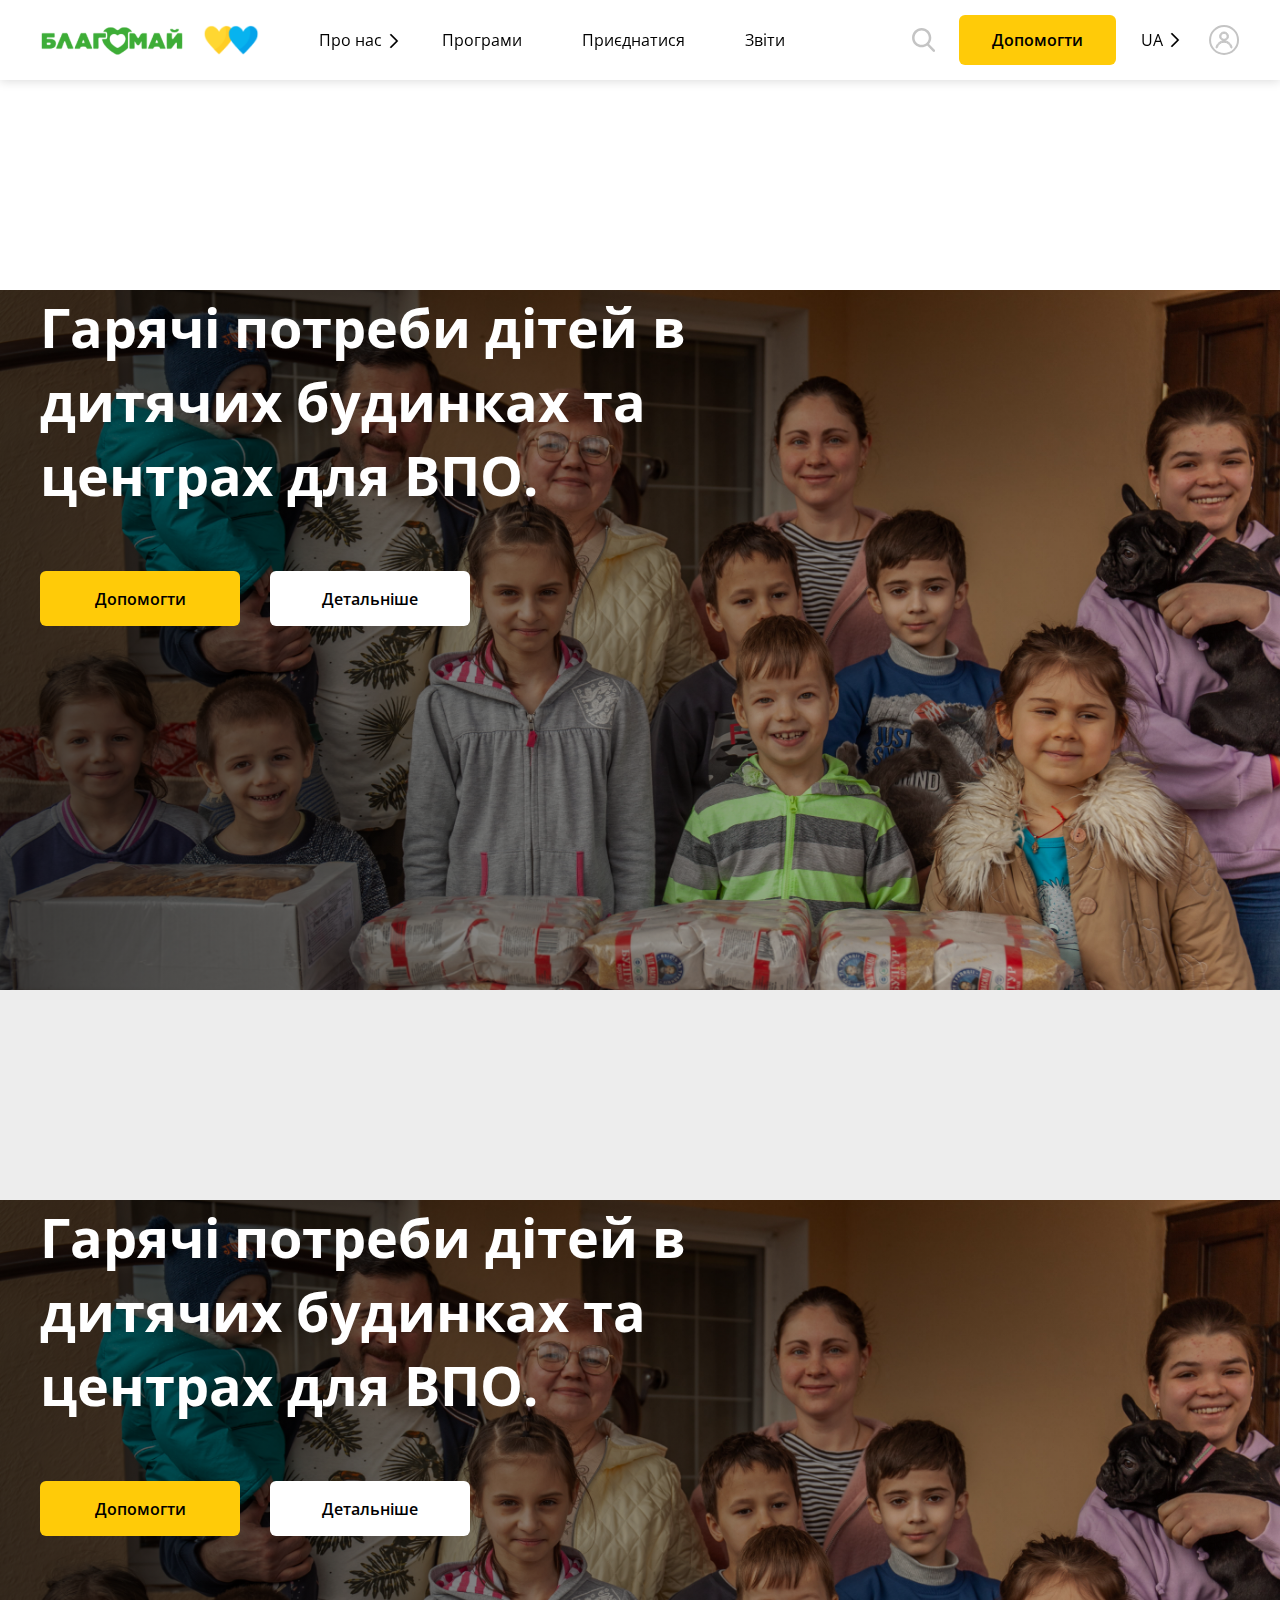
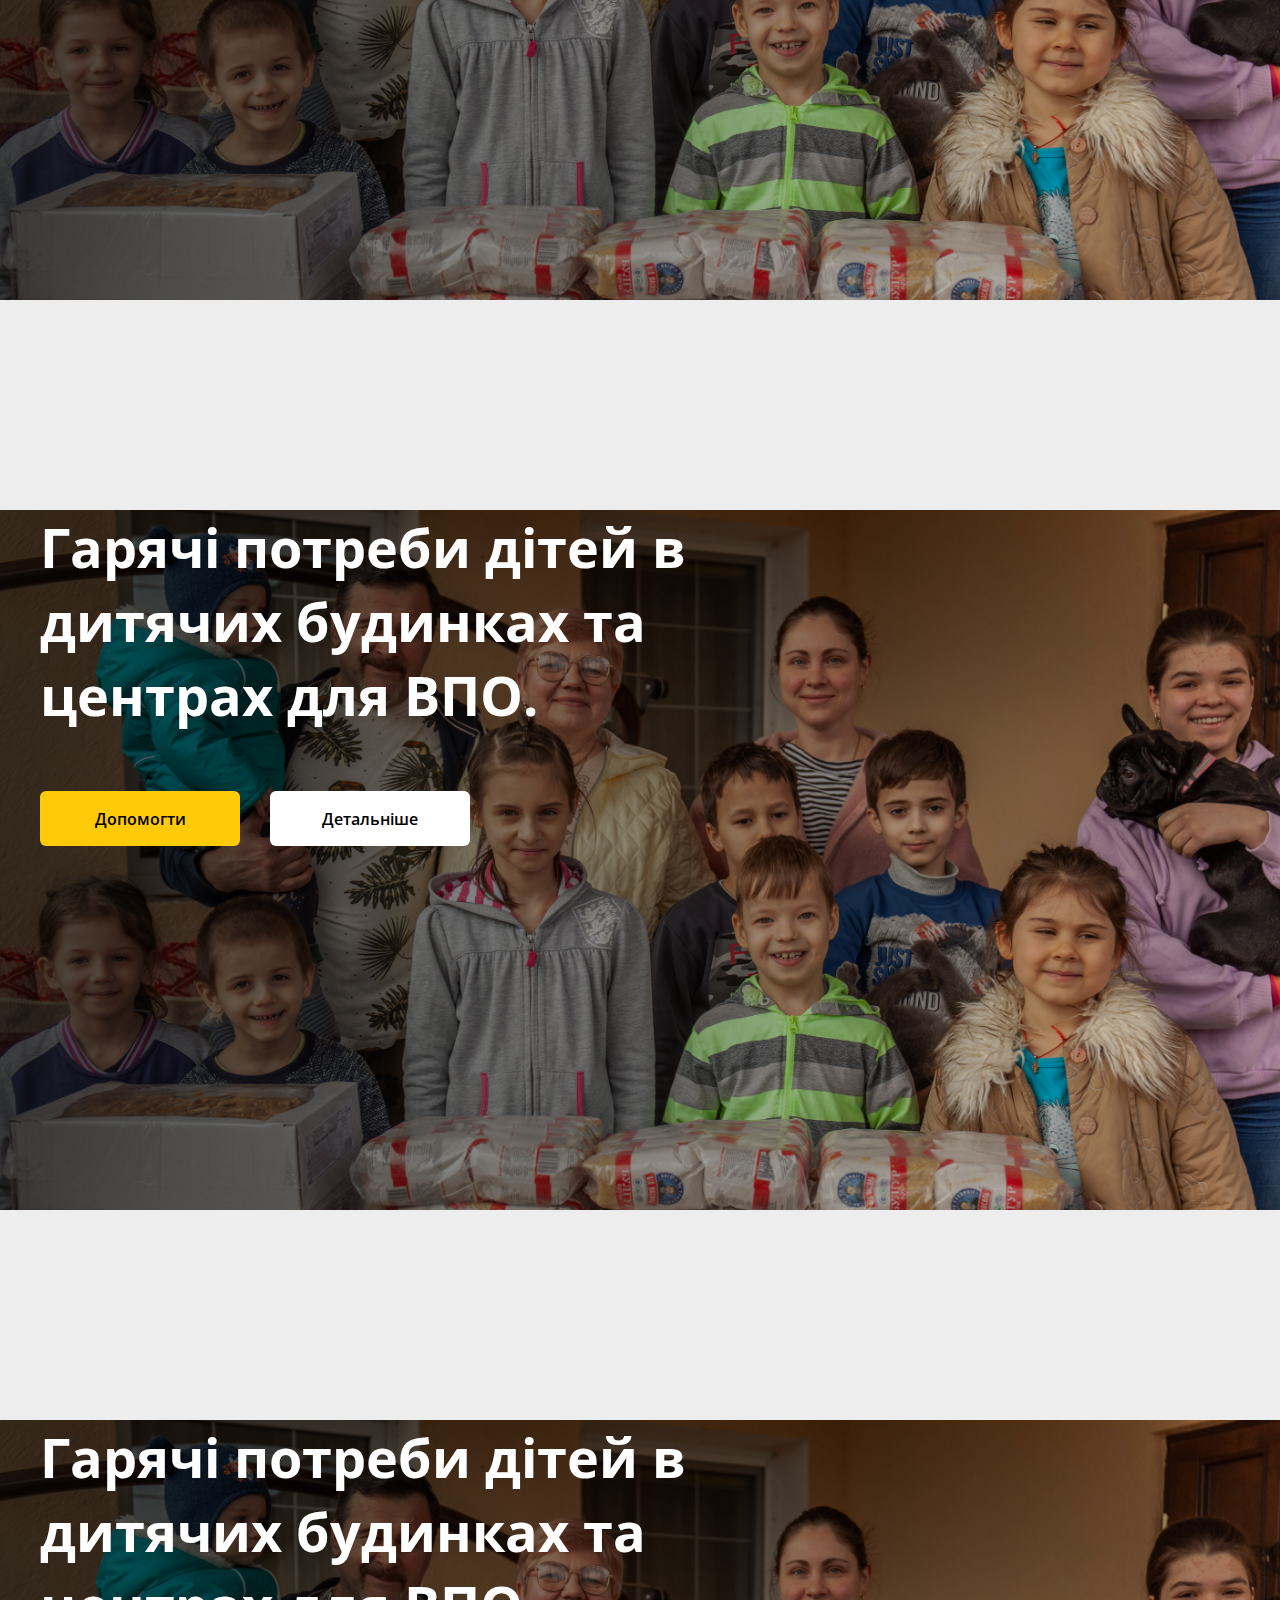
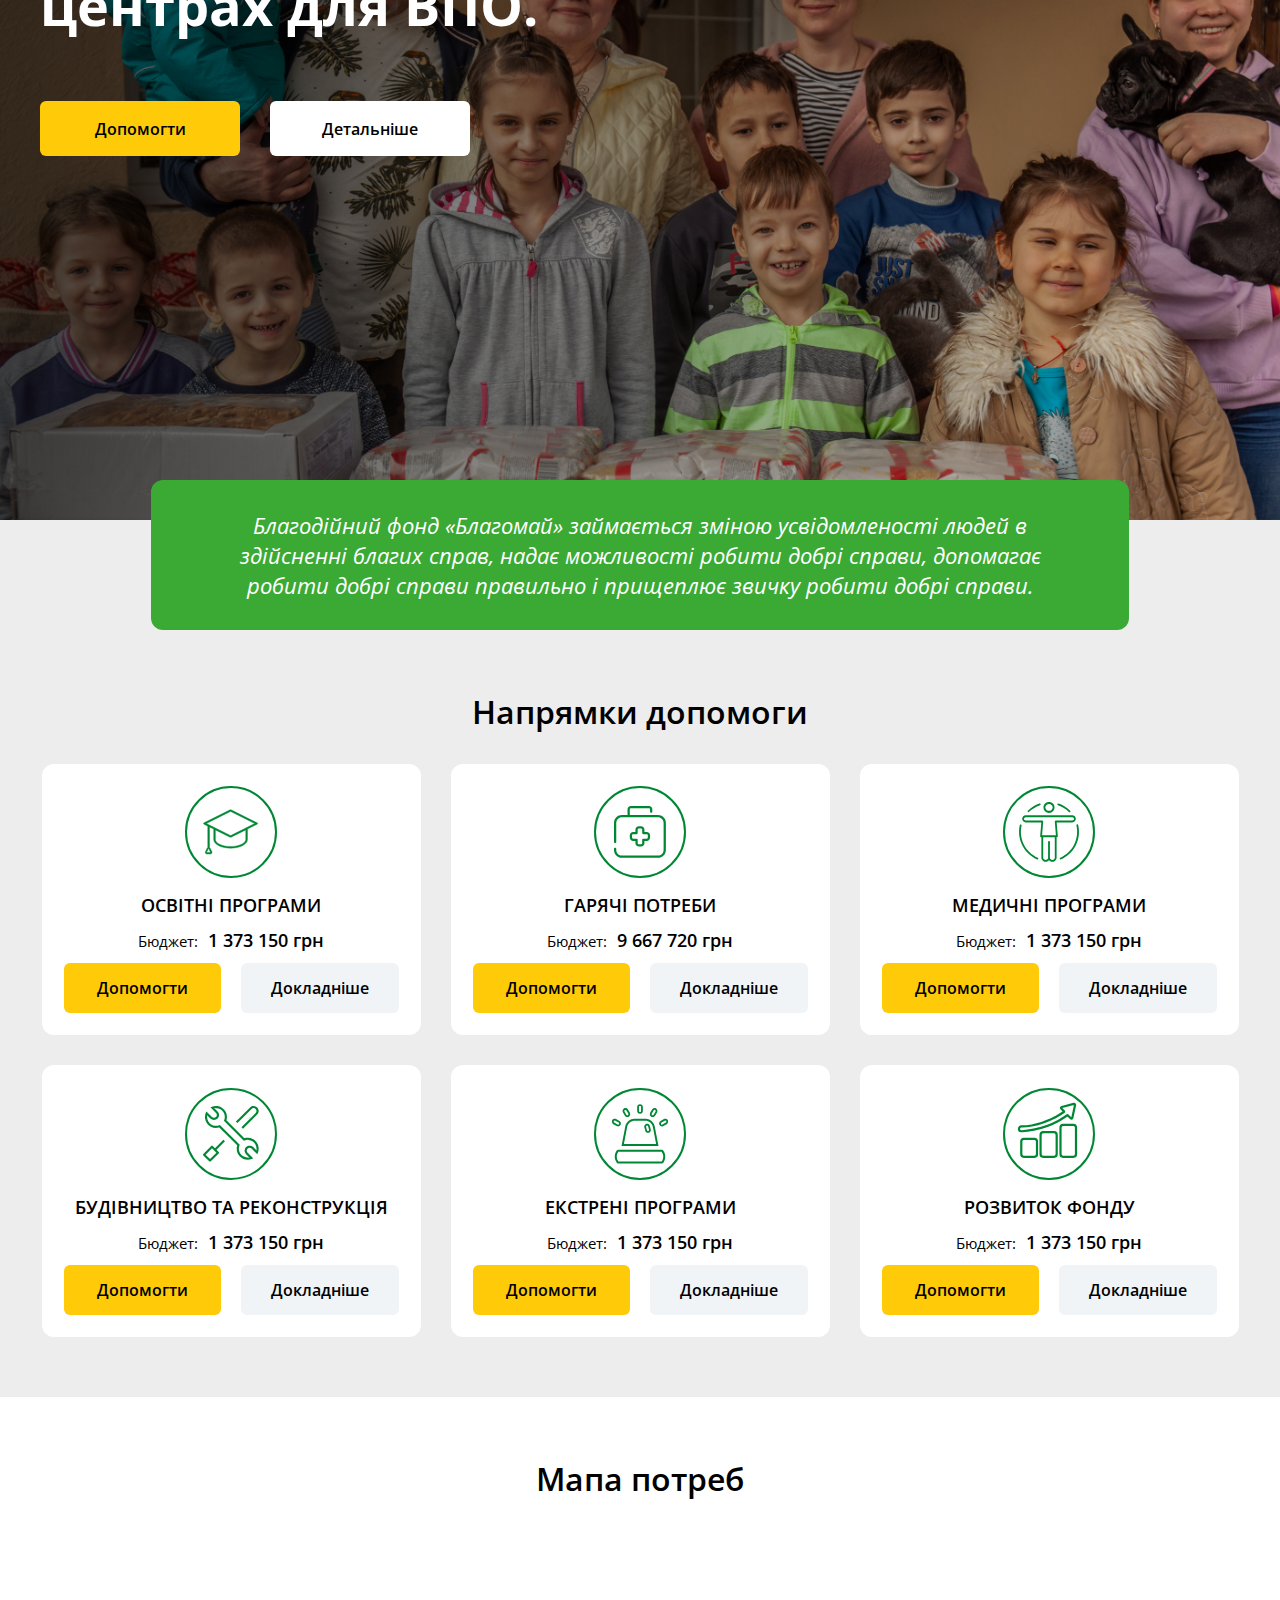
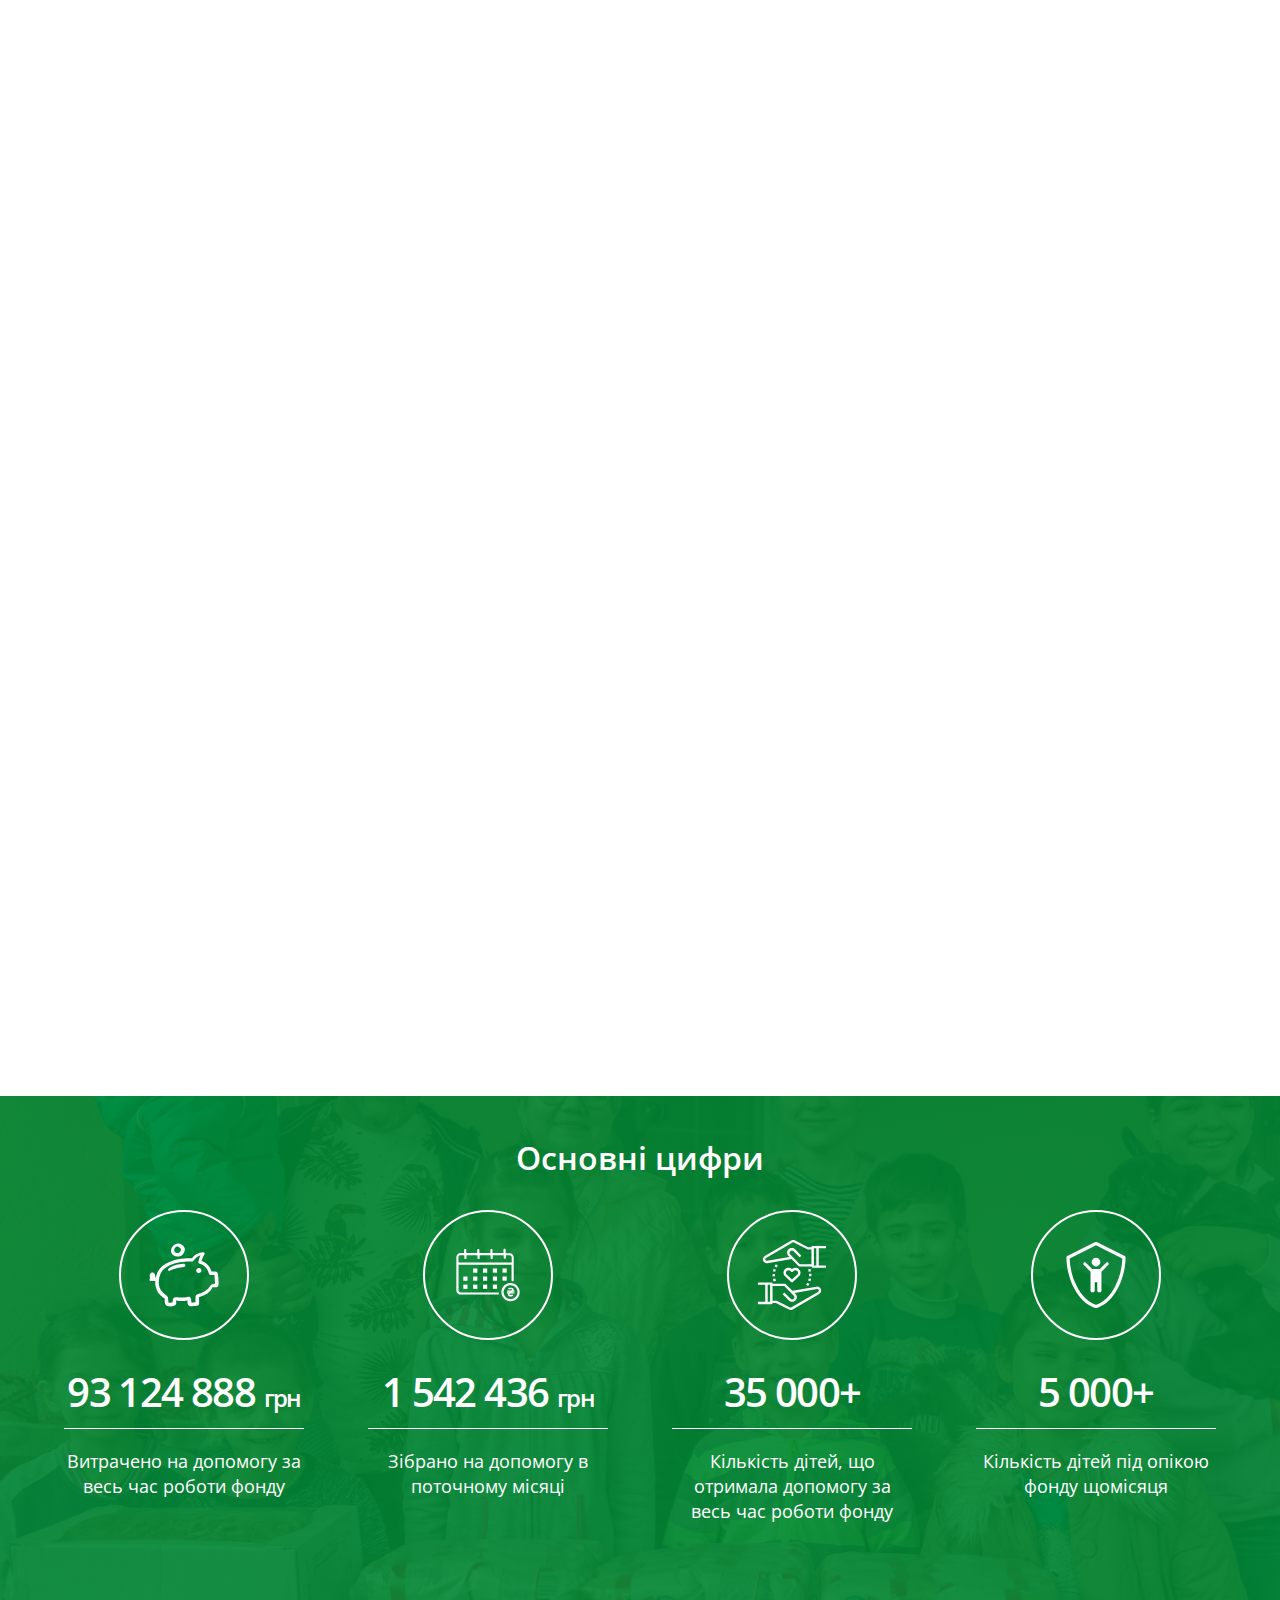
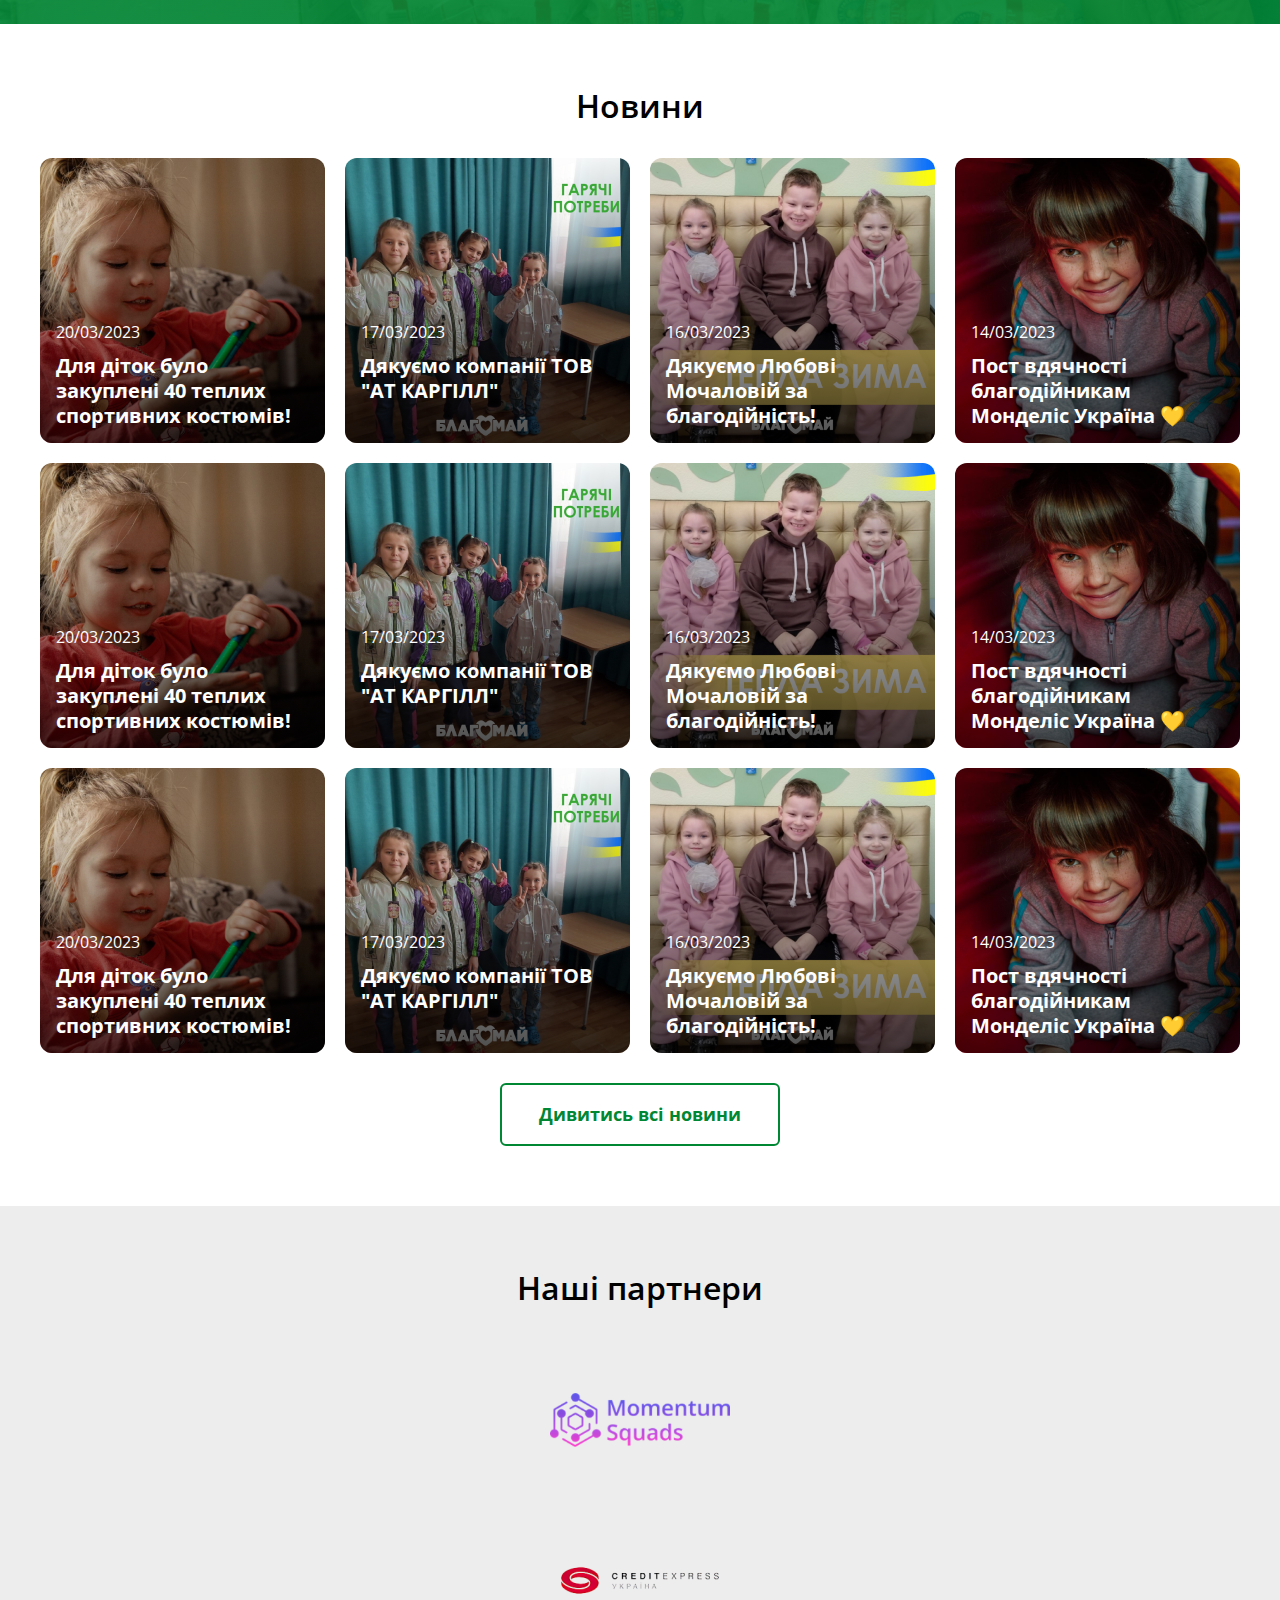
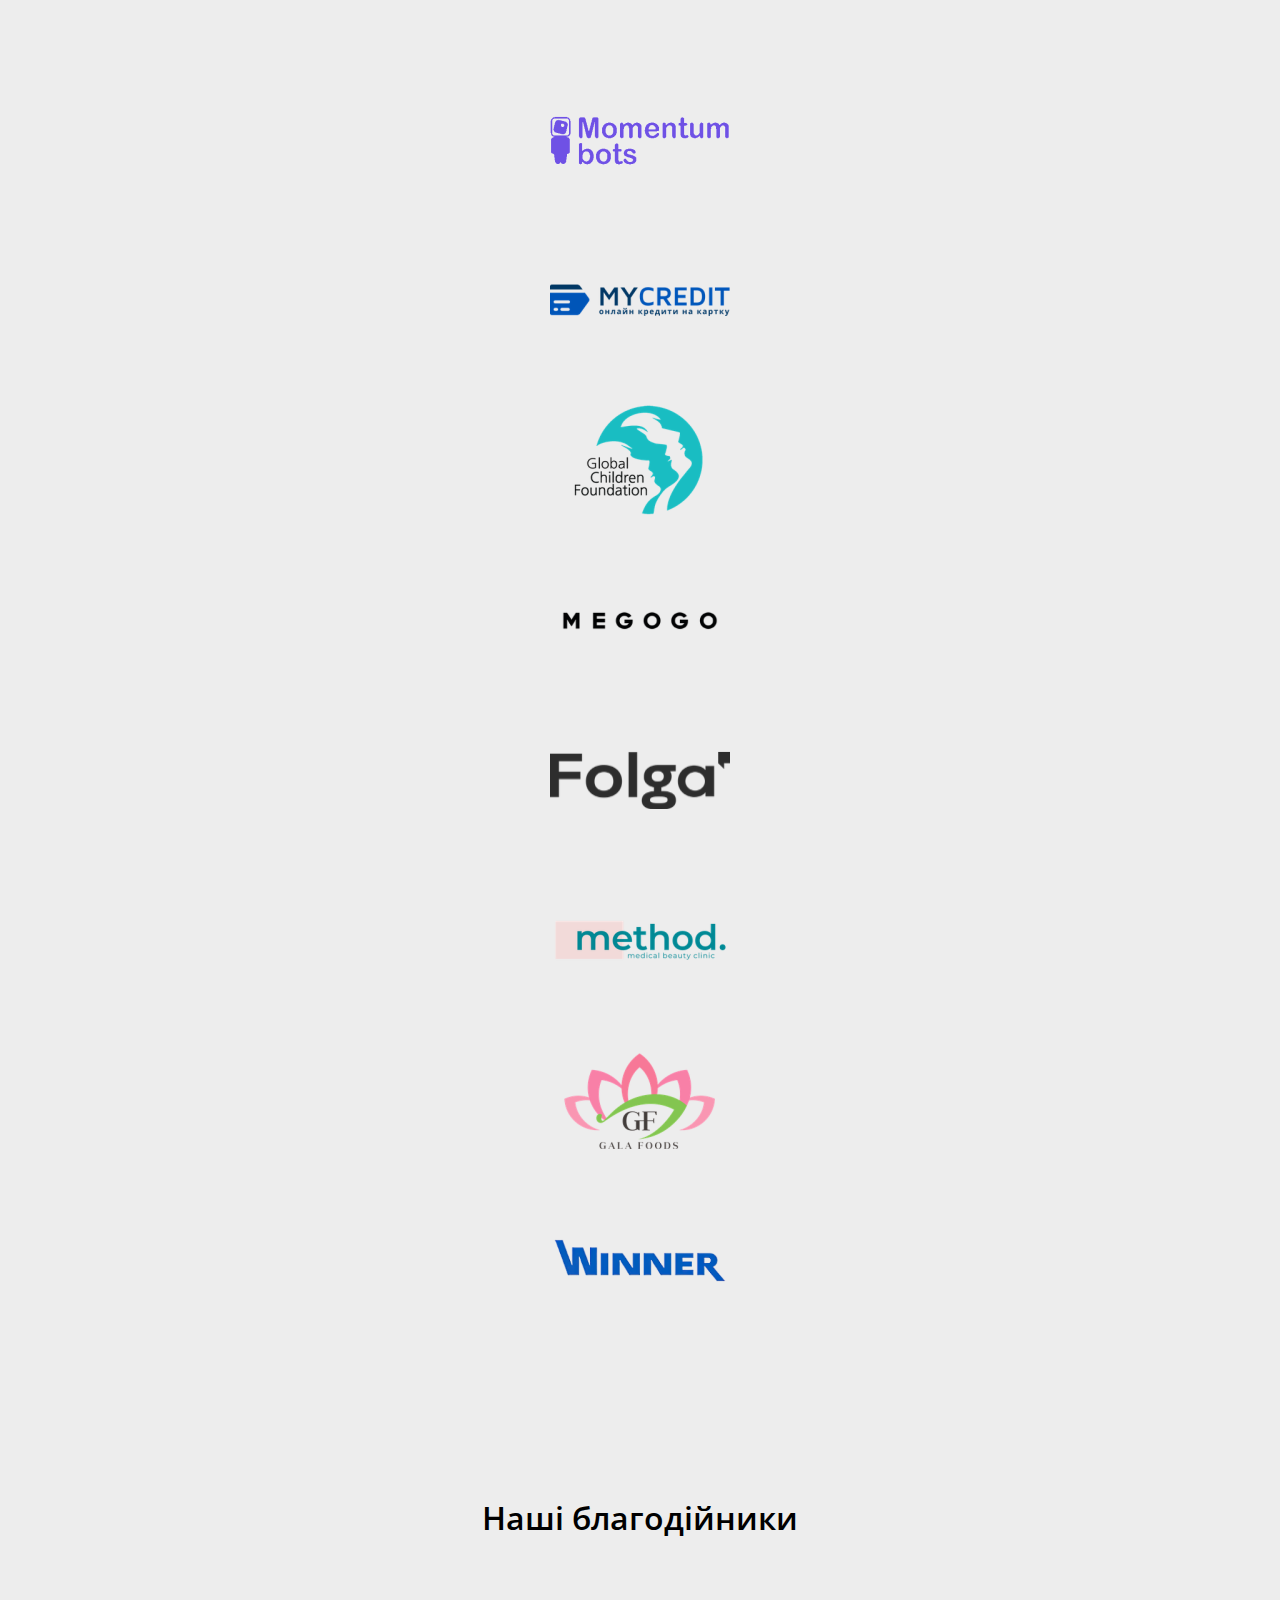
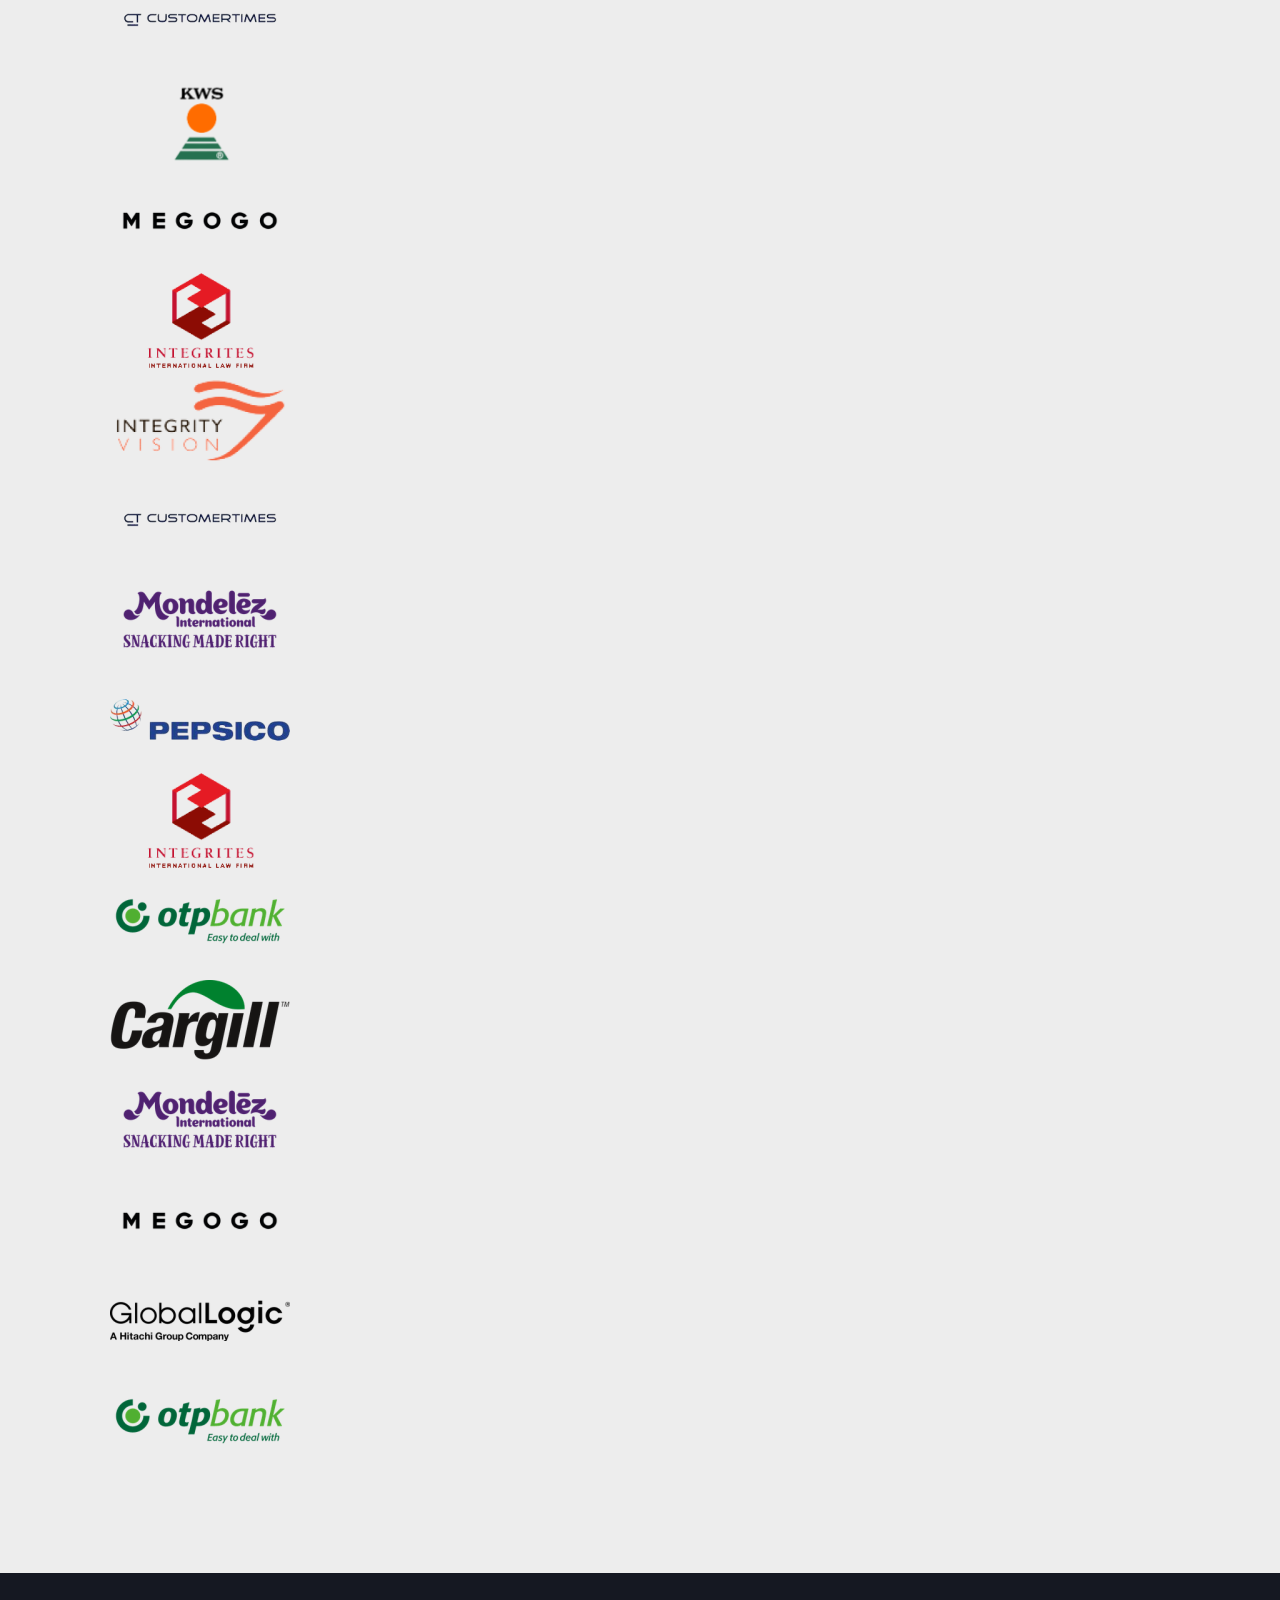
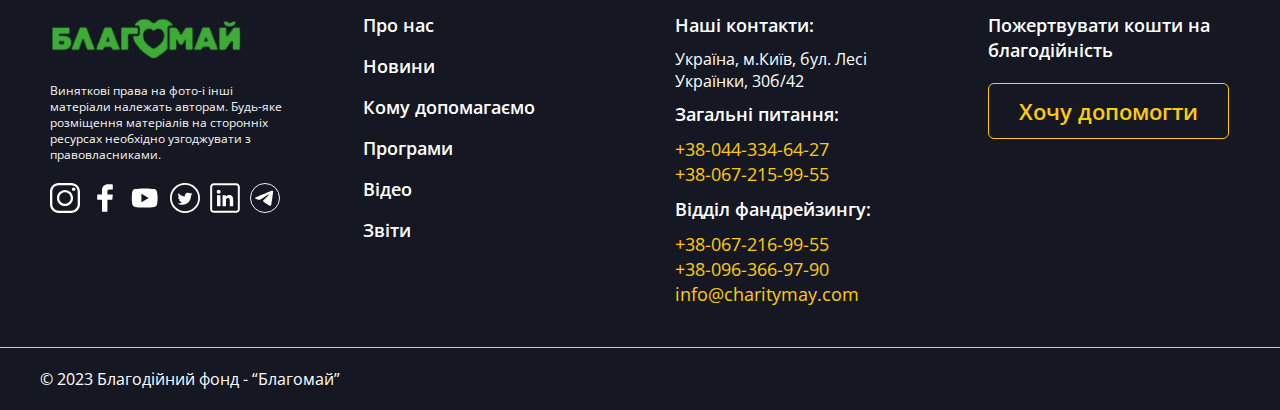
==== commit 21082457: "programs" ====
--- a/templates/index.html
+++ b/templates/index.html
@@ -52,7 +52,7 @@
                 </ul>
               </li>
               <li class="menu__list-item">
-                <a class="menu__list-link" href="#">Програми</a>
+                <a class="menu__list-link" href="programsPage.html">Програми</a>
               </li>
               <li class="menu__list-item">
                 <a class="menu__list-link" href="#">Приєднатися</a>
--- a/css/style.css
+++ b/css/style.css
@@ -1379,18 +1379,60 @@
   line-height: 30px;
 }
 
-.video-items {
+/* .video-item {
   display: flex;
   flex-wrap: wrap;
   gap: 20px;
-}
-
-.video {
+} */
+
+.video-item {
+  position: relative;
+  max-width: 278px;
+  height: 156px;
+  /* height: 100%; */
+  /* padding-top: 56.25%; */
+}
+
+.video-item iframe {
+  max-width: 278px;
+  height: 156px;
+  border-radius: 12px;
+}
+.to-play {
+  position: absolute;
+  top: 0;
+  right: 0;
+  bottom: 0;
+  left: 0;
+  display: grid;
+  place-items: center;
+  cursor: pointer;
+  background: linear-gradient(0deg, rgba(0, 0, 0, 0.4), rgba(0, 0, 0, 0.4)),
+    url("https://img.youtube.com/vi/beKLkWmX_zY/sddefault.jpg");
+  background-repeat: no-repeat;
+  background-position: center center;
+  background-size: cover;
+  border-radius: 12px;
+  transition: all 0.3s ease;
+}
+
+.to-play.removed {
+  opacity: 0;
+  visibility: hidden;
+  z-index: -1;
+}
+/* .player {
+  position: absolute;
+  top: 0;
+  left: 0;
+  right: 0;
+  bottom: 0;
   border-radius: 12px;
   min-width: 278px;
+  width: 100%;
   padding-top: 56.25%;
   background-color: red;
-}
+} */
 
 /* .video-items iframe {
   margin-top: 20px;
@@ -1406,6 +1448,280 @@
   font-size: 16px;
   line-height: 22px;
 }
+
+/* PROGRAMS SECTION */
+
+.programs {
+  background-color: var(--whiteBackground);
+}
+
+.programs__top {
+  padding: 40px 0;
+  border-bottom: 2px solid var(--lightGray);
+}
+
+.programs__top-header {
+  display: flex;
+  justify-content: space-between;
+}
+
+.programs__top-title {
+  font-weight: 600;
+  font-size: 22px;
+  line-height: 30px;
+}
+
+.reset-filter {
+  color: var(--forestGreen);
+  font-weight: 600;
+  font-size: 16px;
+  line-height: 22px;
+}
+
+.programs__filter-items {
+  margin-top: 30px;
+  display: grid;
+  /* grid-template-columns: repeat(auto-fill minmax(300px 1fr)); */
+  display: flex;
+  justify-content: space-between;
+  flex-wrap: wrap;
+  gap: 16px;
+}
+
+.filter__item {
+  display: grid;
+  place-items: center;
+  cursor: pointer;
+  min-width: 150px;
+}
+
+/* .filter__item p {
+  white-space: nowrap;
+} */
+
+div.mixitup-control-active > button {
+  background-color: var(--forestGreen);
+}
+div.mixitup-control-active > button path {
+  fill: #fff;
+}
+div.mixitup-control-active > p {
+  color: var(--forestGreen);
+}
+
+.filter__item path,
+.filter__item:hover button,
+.filter__item:hover p {
+  transition: all 0.3s ease;
+}
+
+.filter__item:hover path {
+  fill: var(--white);
+}
+
+.filter__item:hover button {
+  background-color: var(--forestGreen);
+}
+
+.filter__item:hover p {
+  color: var(--forestGreen);
+}
+
+.filter__item p {
+  margin-top: 10px;
+  font-weight: 600;
+  font-size: 14px;
+  line-height: 19px;
+  text-align: center;
+}
+
+.filter__item button {
+  width: 92px;
+  height: 92px;
+  border-radius: 50%;
+  background: var(--white);
+  box-shadow: 0px 1px 10px rgba(0, 0, 0, 0.15);
+  display: grid;
+  place-items: center;
+}
+
+.programs__content {
+  padding: 60px 0 60px;
+}
+
+.programs__content-header {
+  display: flex;
+  justify-content: space-between;
+  align-items: center;
+  margin-bottom: 30px;
+}
+
+.programs__content-nav {
+  display: flex;
+  flex-grow: 1;
+}
+
+.programs__content-nav a {
+  margin-right: auto;
+}
+
+.programs__content-nav button {
+  padding: 0 20px;
+  padding-bottom: 10px;
+  border-bottom: 2px solid var(--lightGray);
+  transition: all 0.3s ease;
+  color: var(--darkGray);
+}
+
+.programs__content-nav button.active {
+  border-color: var(--forestGreen);
+  color: var(--black);
+}
+
+.programs__content-nav button:hover {
+  /* border-color: var(--forestGreen); */
+  color: var(--black);
+}
+
+.programs__content-nav button:focus {
+  /* border-color: var(--forestGreen); */
+  color: var(--black);
+}
+
+.program__map {
+  height: 1150px;
+}
+
+.programs__content-title {
+  /* display: flex;
+  gap: 20px; */
+  width: fit-content;
+  margin-right: 20px;
+}
+
+.programs__content-title h2 {
+  display: flex;
+  align-items: center;
+  gap: 20px;
+  font-weight: 600;
+  font-size: 32px;
+  line-height: 44px;
+}
+
+.programs__content-title h2 svg {
+  width: 55px;
+  height: 55px;
+  padding: 10px;
+  border: 1px solid var(--forestGreen);
+  border-radius: 50%;
+}
+
+.programs__content-title h2 svg path {
+  fill: #008734;
+}
+
+.programs__content-title a {
+  padding: 11.5px 14.5px;
+}
+
+.programs__list {
+  display: flex;
+  /* justify-content: center; */
+  flex-wrap: wrap;
+  gap: 30px;
+}
+
+.program__list-item {
+  max-width: 380px;
+  border-radius: 12px;
+  background-color: var(--white);
+  overflow: hidden;
+}
+
+.img-wrapper {
+  position: relative;
+  height: 180px;
+  overflow: hidden;
+}
+
+.img-wrapper img {
+  position: absolute;
+  left: 0;
+  top: 0;
+  right: 0;
+  bottom: 0;
+  transition: all 0.3s ease;
+}
+
+.program__list-item:hover img {
+  transform: scale(1.1);
+}
+
+.program__list-item:hover {
+  box-shadow: 0px 3px 10px rgba(0, 0, 0, 0.2);
+}
+
+.program__list-item:hover .program__help-btn {
+  background-color: #ffe609;
+}
+
+.program__list-item img {
+  border-top-left-radius: 12px;
+  border-top-right-radius: 12px;
+}
+
+.program__item-content {
+  padding: 20px;
+}
+
+.program__item-title h6 {
+  font-weight: 600;
+  font-size: 18px;
+  line-height: 25px;
+  margin-bottom: 6px;
+}
+
+.program__item-title p {
+  font-weight: 400;
+  font-size: 14px;
+  line-height: 19px;
+  color: #898989;
+}
+
+.program__item-content .program__info .program__info-collect {
+  margin: 20px 0;
+}
+
+.program__item-buttons {
+  display: flex;
+  justify-content: space-between;
+}
+
+.program__help-btn {
+  padding: 12px 35px;
+  width: 160px;
+  border-radius: 6px;
+  font-weight: 600;
+  font-size: 16px;
+  line-height: 22px;
+  background-color: var(--gold);
+  color: var(--black);
+}
+
+.program__details-btn {
+  display: inline-block;
+  background-color: #f0f4f6;
+  font-weight: 600;
+  font-size: 16px;
+  line-height: 22px;
+  color: var(--black);
+  padding: 11px 34px;
+  border-radius: 6px;
+  transition: all 0.3s ease;
+  -webkit-transition: all 0.3s ease;
+  width: 160px;
+}
+
 /* FOOTER SECTION */
 
 .footer {
@@ -1604,7 +1920,7 @@
   }
   .aside {
     width: 100%;
-    padding: 30px 0 0;
+    padding: 40px 0 0;
   }
   .program__content-midle img {
     margin: 13px auto 30px;
@@ -1629,7 +1945,7 @@
   .program__info {
     display: block;
   }
-  .program__help-btn {
+  .program__info .program__help-btn {
     margin-top: 20px;
   }
   .program__info-collect {
@@ -1657,6 +1973,44 @@
   }
   .charity__slider {
     padding: 0;
+  }
+  .programs__top-title {
+    font-size: 18px;
+    line-height: 25px;
+  }
+  .programs__top {
+    padding: 20px 0;
+  }
+  .reset-filter {
+    font-size: 14px;
+    line-height: 19px;
+  }
+  .filter__item {
+    max-width: 80px;
+    min-width: 80px;
+  }
+  .filter__item button {
+    width: 52px;
+    height: 52px;
+  }
+  .filter__item button svg {
+    width: 36px;
+    height: 36px;
+  }
+  .filter__item p {
+    font-size: 11px;
+    line-height: 15px;
+    word-wrap: break-word;
+  }
+  .programs__content {
+    padding: 46px 0 40px;
+  }
+  /* .programs__content-title {
+    display: block;
+  } */
+  .programs__content-title h2 {
+    font-size: 22px;
+    line-height: 30px;
   }
 }
 
@@ -1803,6 +2157,28 @@
   .charity__logo img {
     width: 110px;
   }
+  .program {
+    padding: 20px 0;
+  }
+  .program__title {
+    font-size: 22px;
+    line-height: 30px;
+  }
+  .program__presentation-btn {
+    padding: 14px 21px 14px 63px;
+  }
+  .program__help-btn {
+    display: block;
+  }
+  .program__text {
+    margin-top: 20px;
+  }
+  .program__content-bottom {
+    margin-top: 30px;
+  }
+  .aside .news__list {
+    margin-top: 20px;
+  }
 
   /* .card-image img {
     width: 100%;
